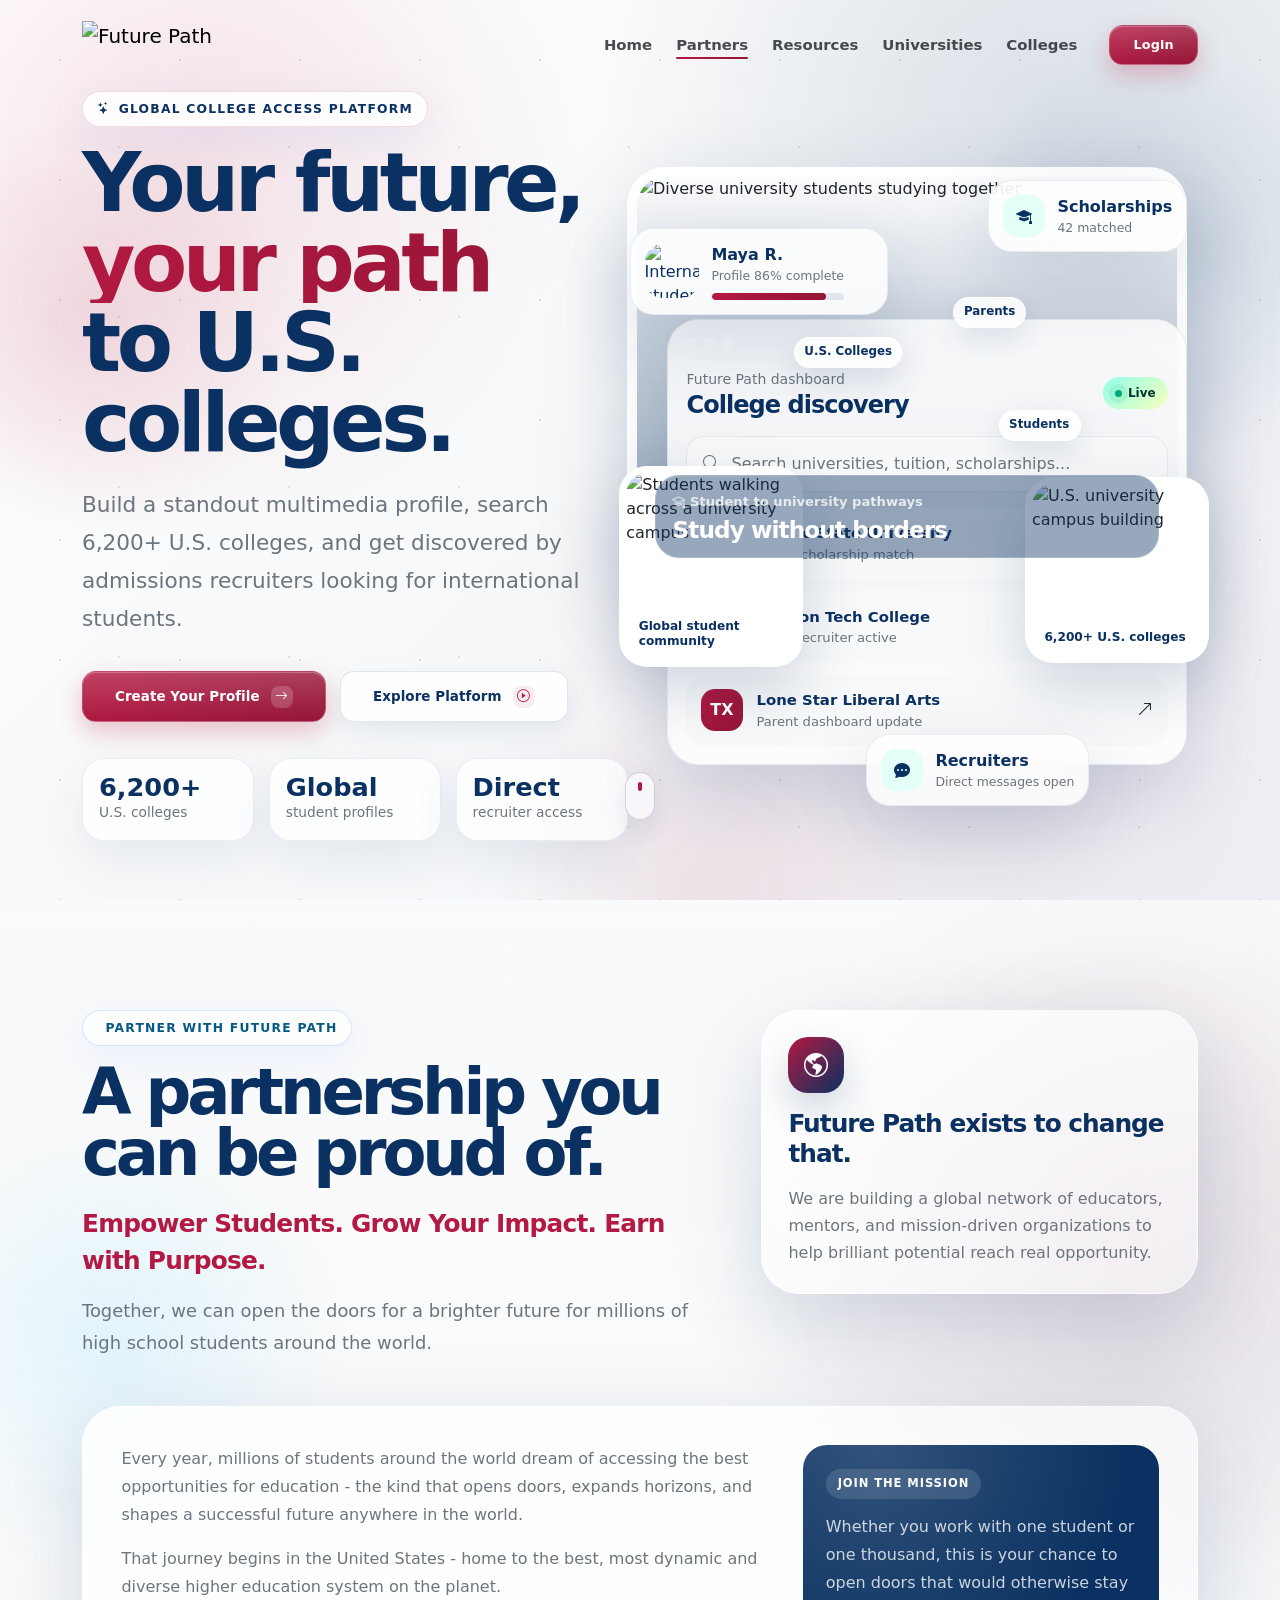
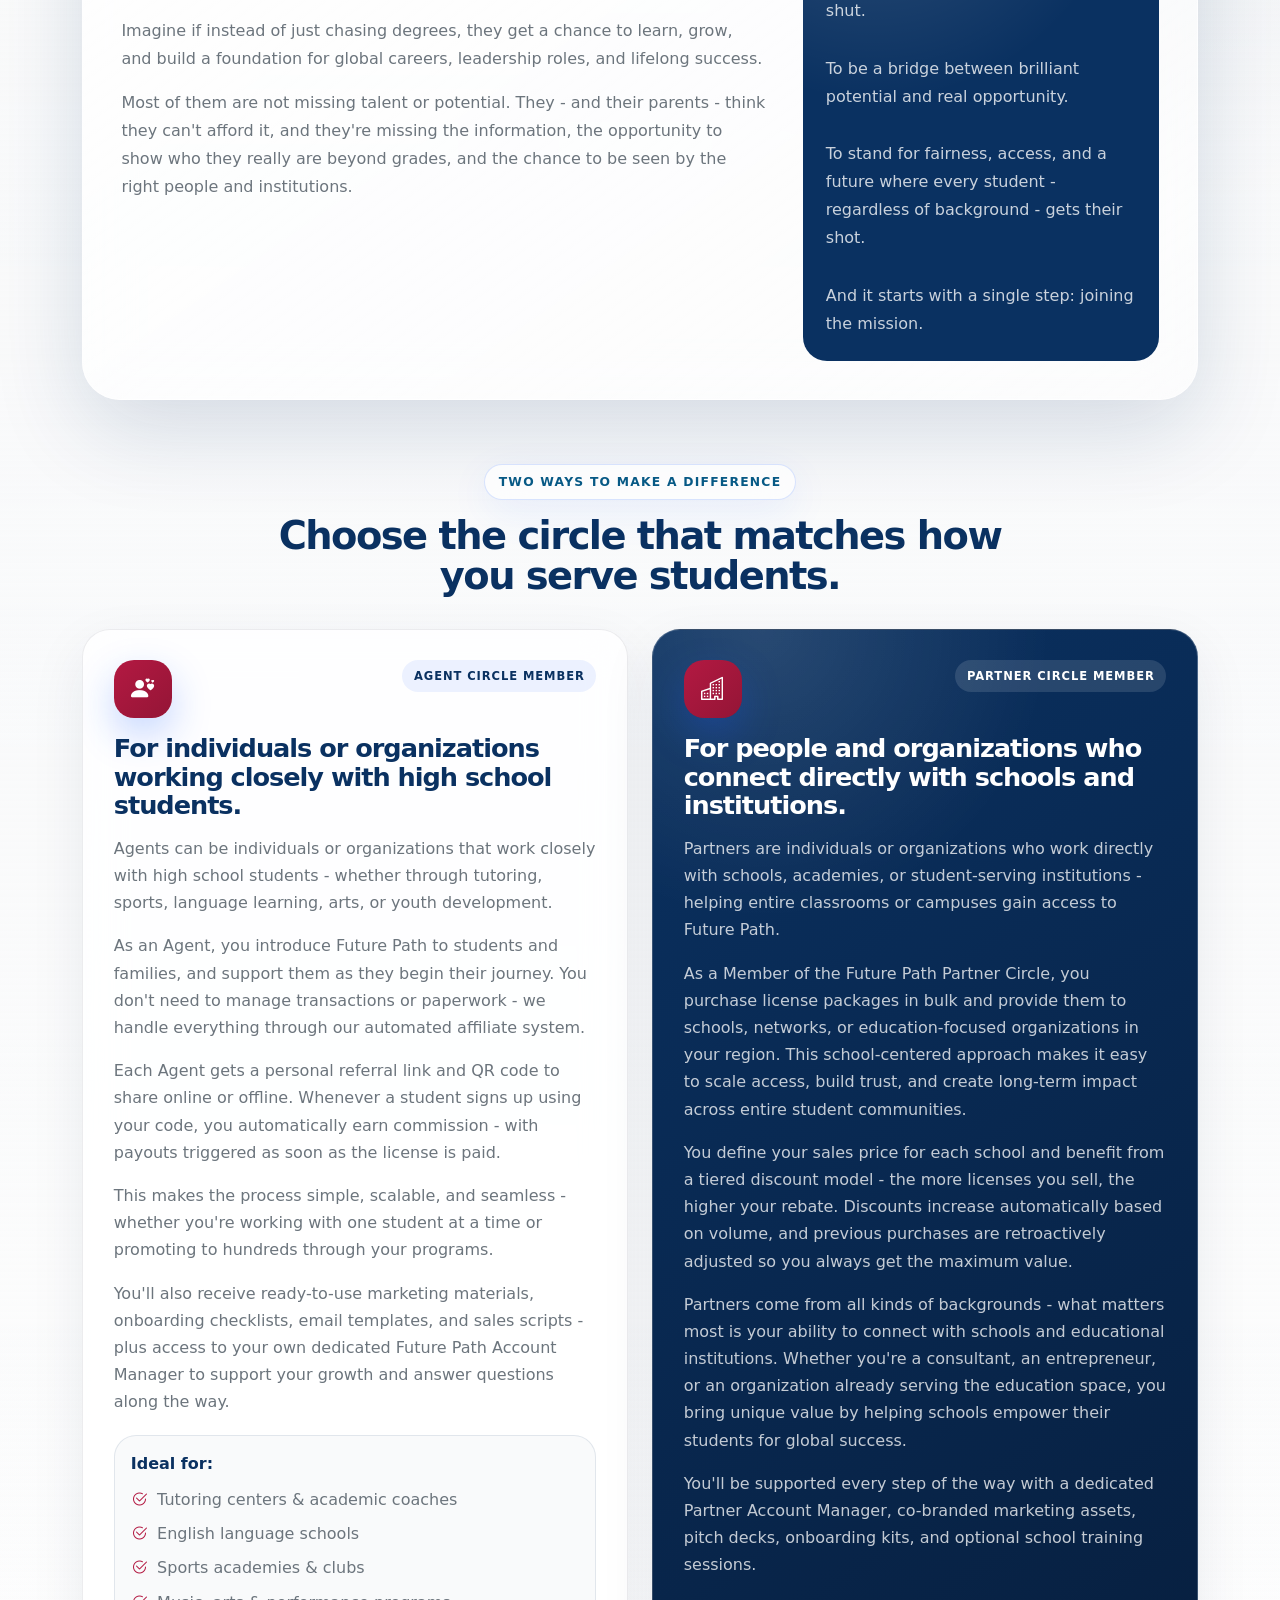
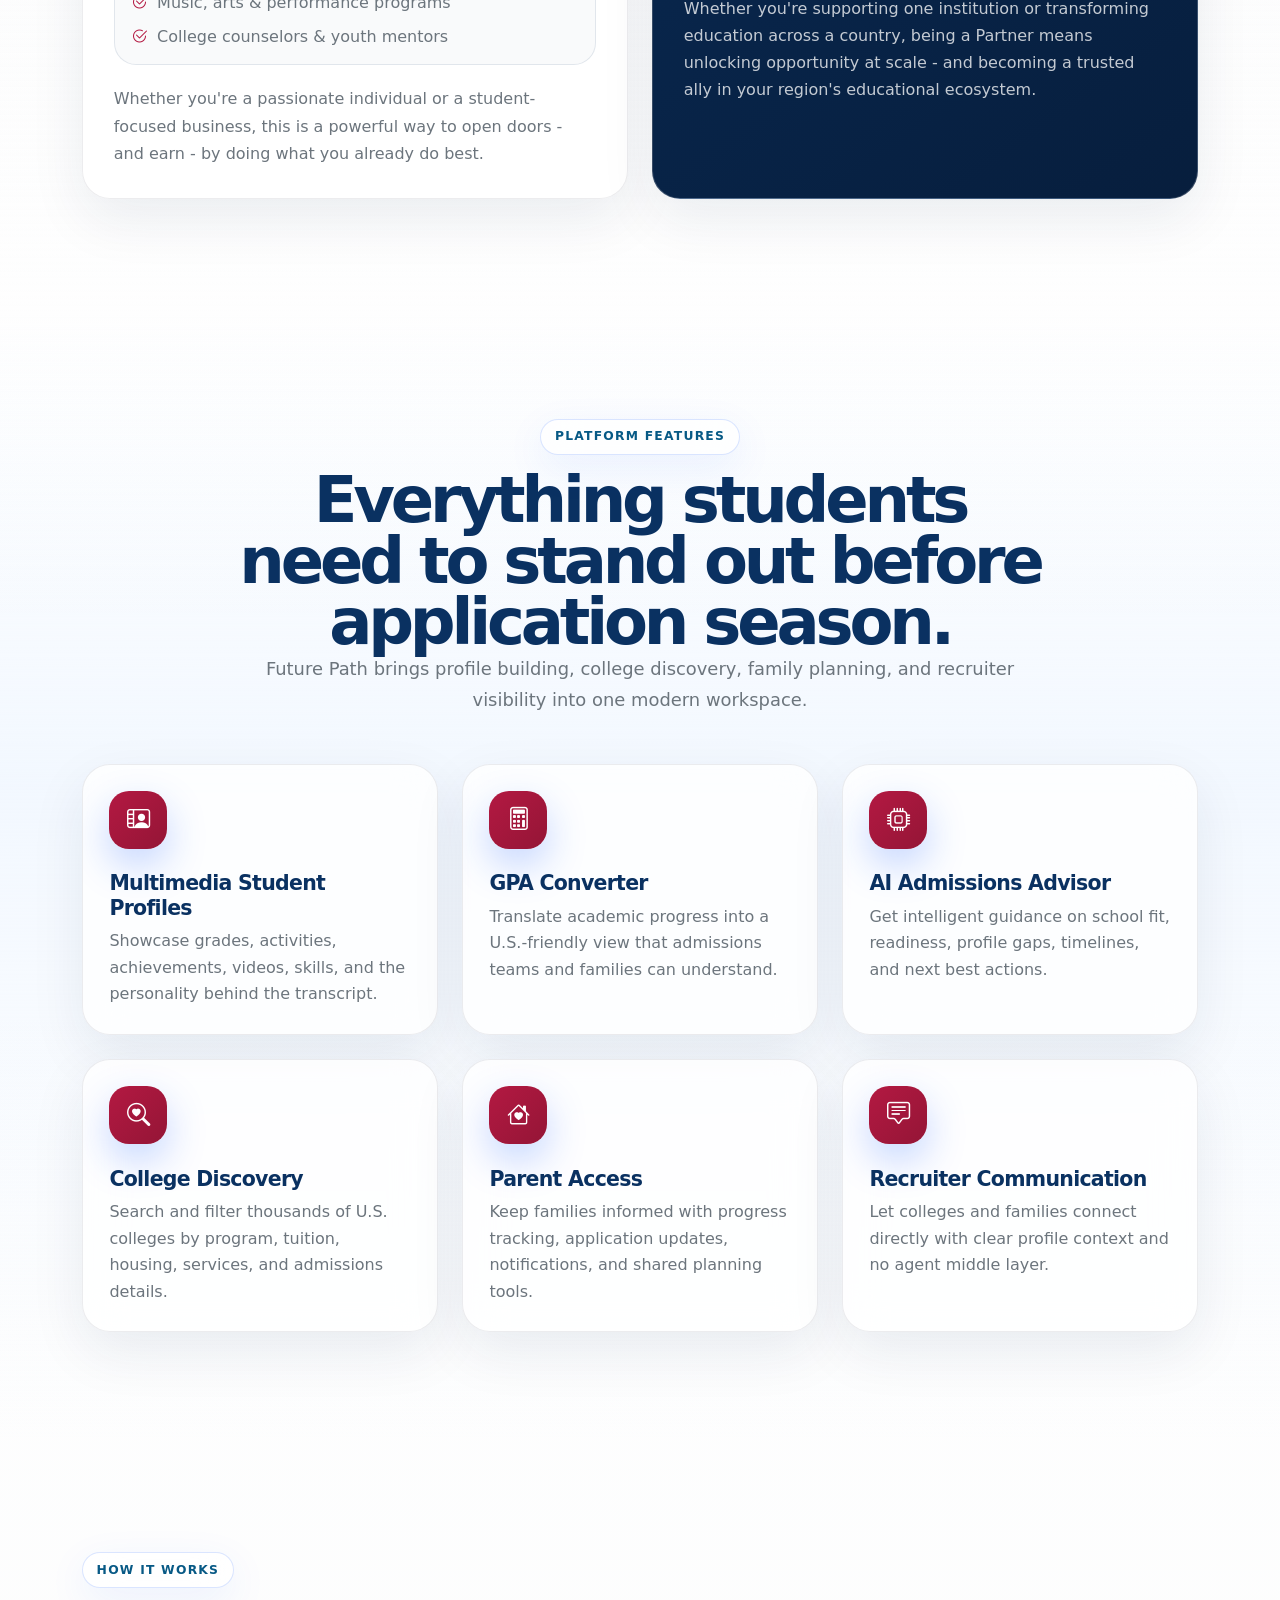
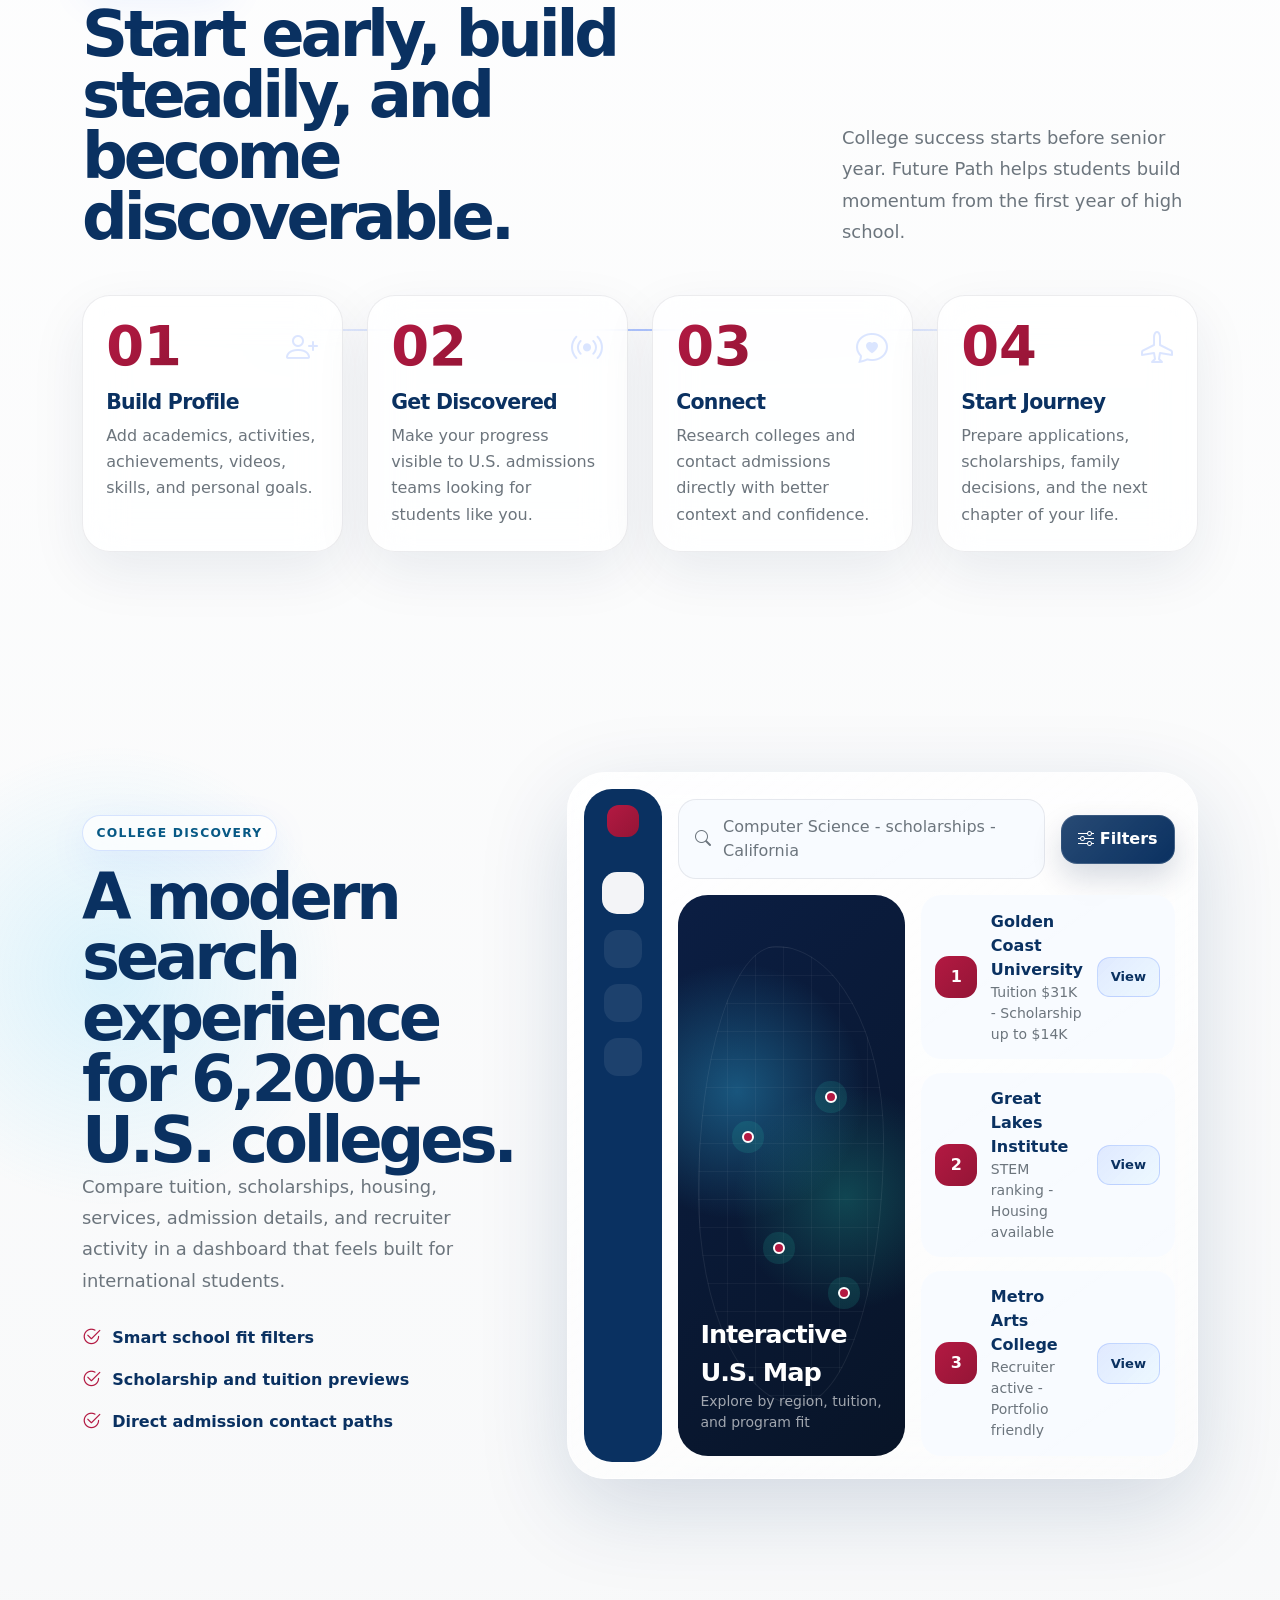
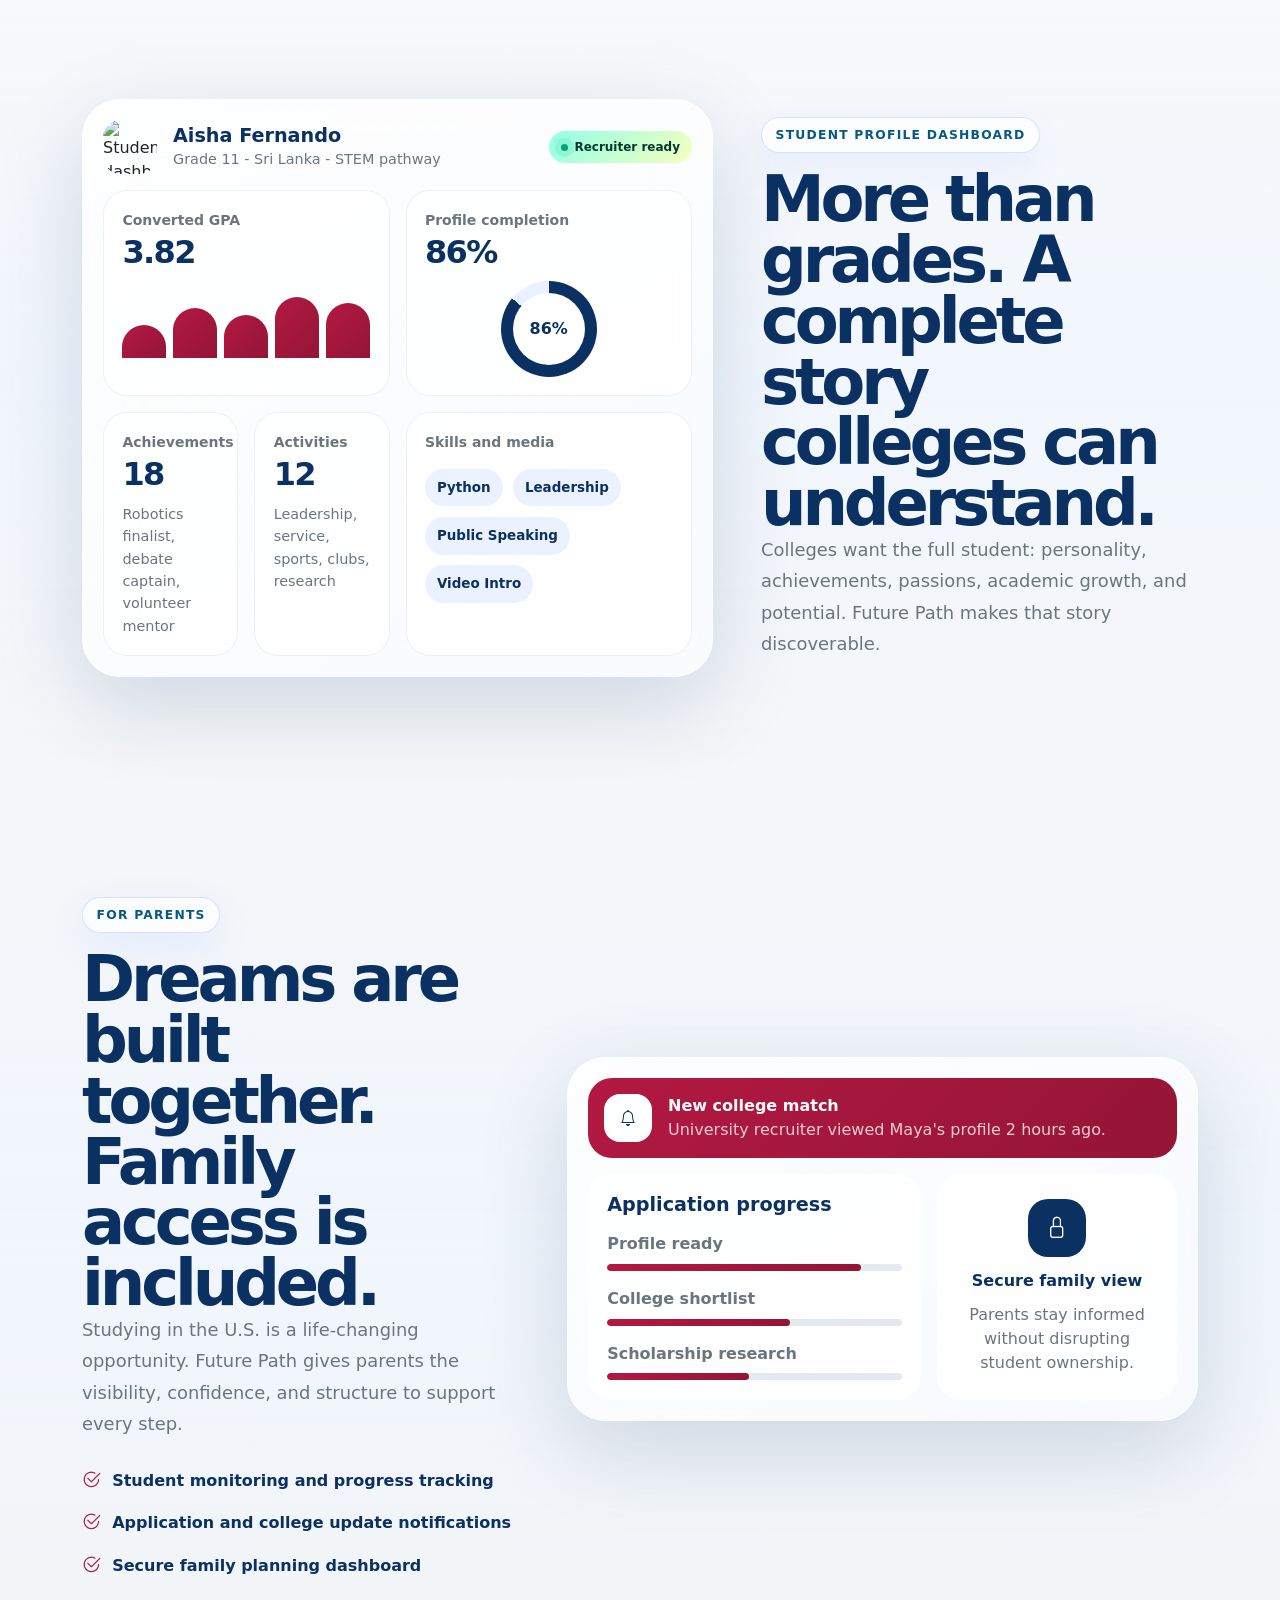
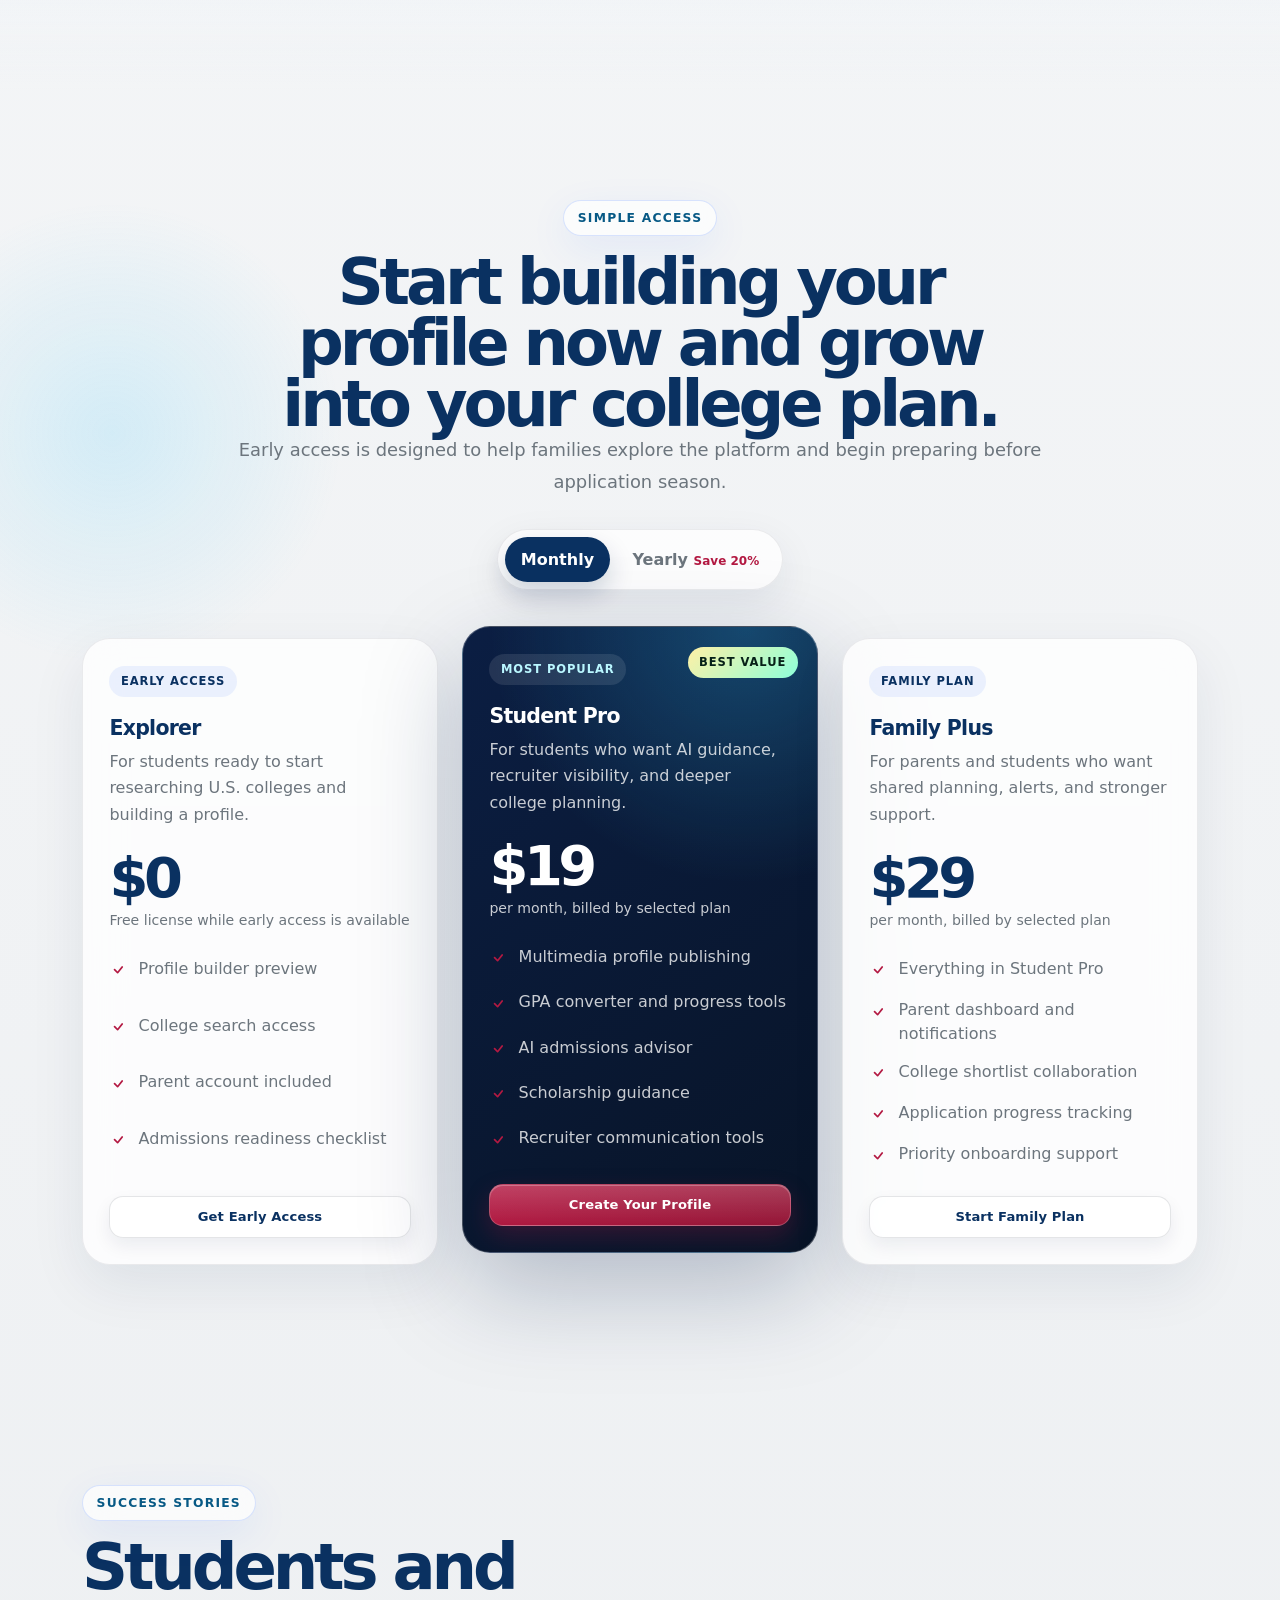
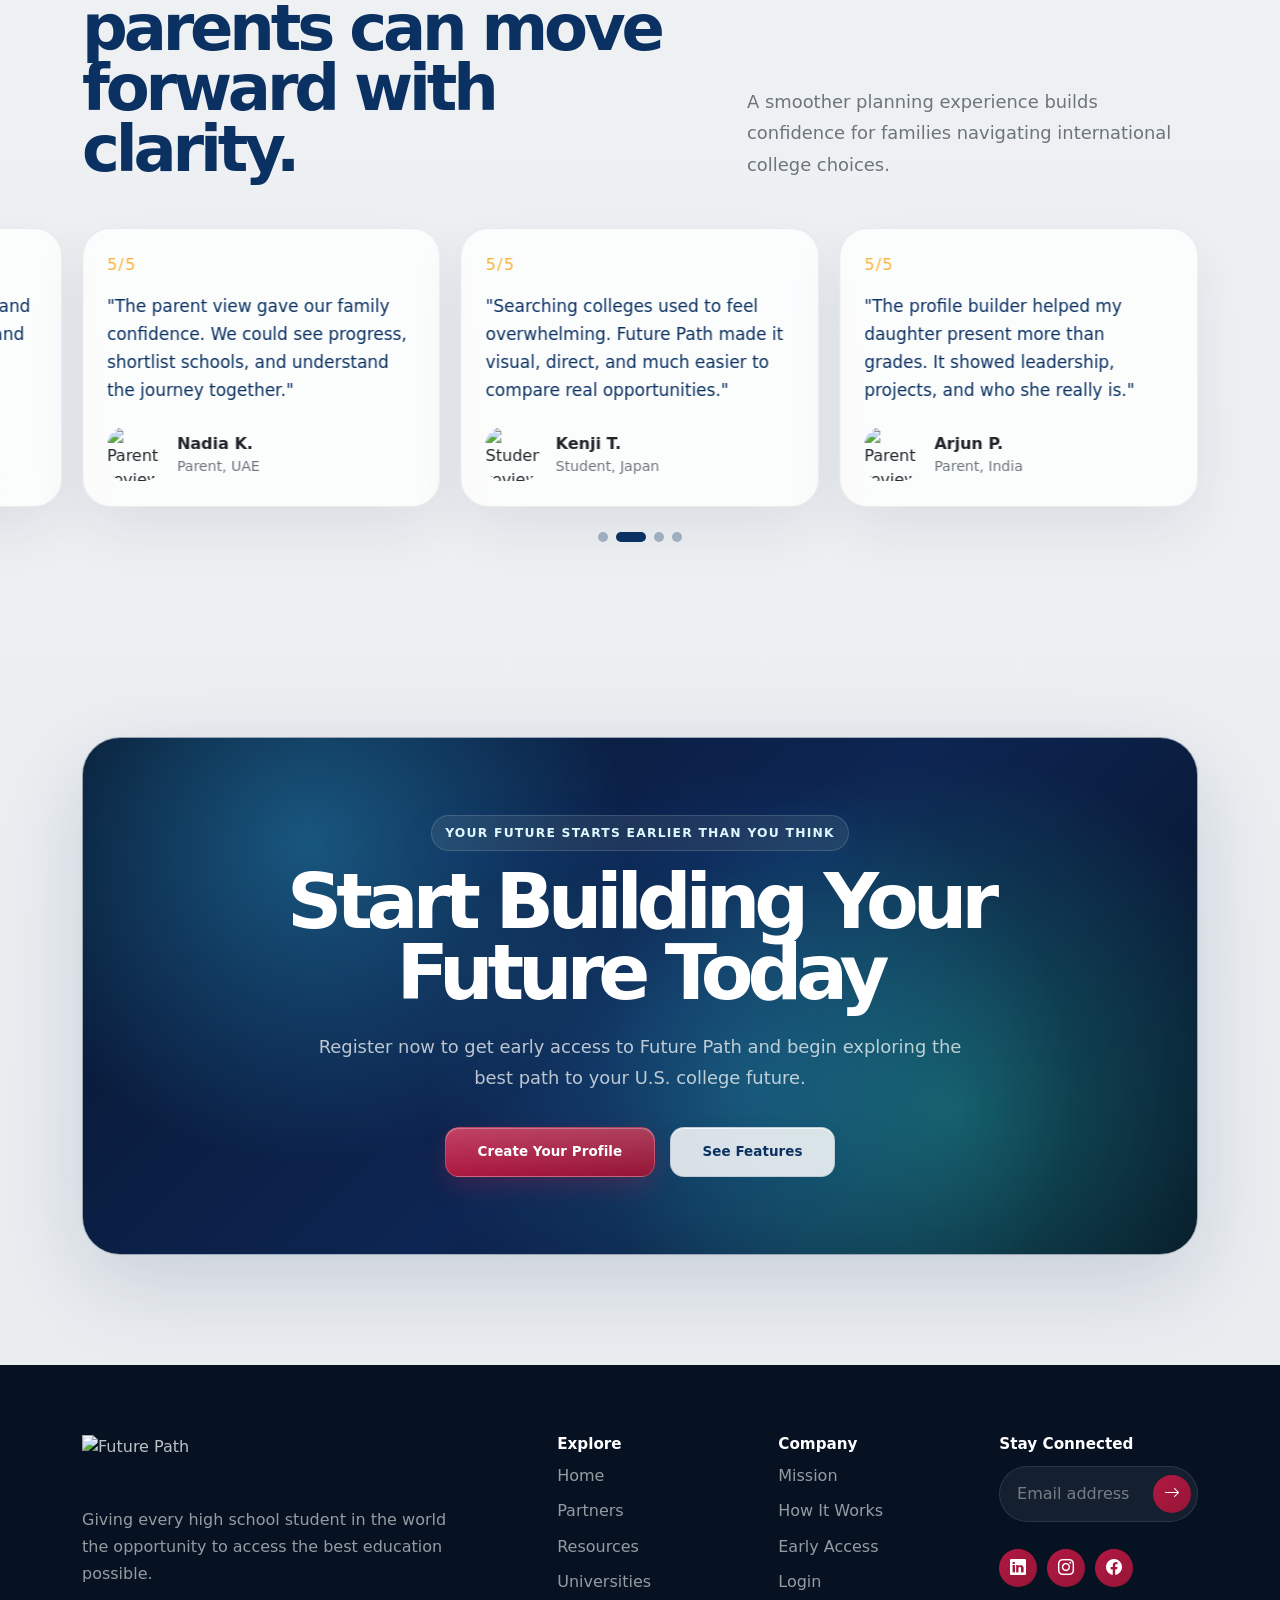
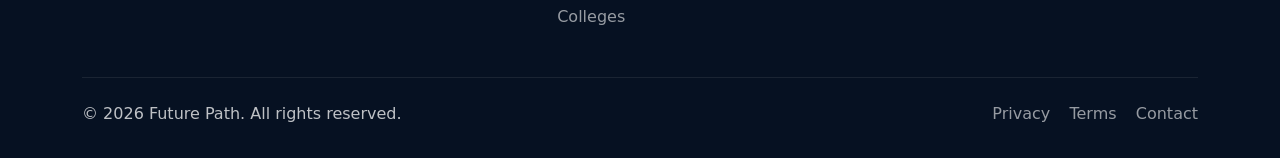
==== index.html @ 93740e4b "first commit first commit" ====
<!doctype html>
<html lang="en">
  <head>
    <meta charset="utf-8">
    <meta name="viewport" content="width=device-width, initial-scale=1">
    <meta
      name="description"
      content="Future Path helps international high school students build standout profiles, discover 6,200+ U.S. colleges, and connect directly with admissions recruiters."
    >
    <title>Future Path | Your Future, Your Path</title>

    <link rel="preconnect" href="https://cdn.jsdelivr.net">
    <link rel="preconnect" href="https://unpkg.com">
    <link
      href="https://cdn.jsdelivr.net/npm/bootstrap@5.3.3/dist/css/bootstrap.min.css"
      rel="stylesheet"
      integrity="sha384-QWTKZyjpPEjISv5WaRU9Oer+R0CEaRZ9SAzqREqN7E1MxLvmwPpT2cyVnf0O8sDG"
      crossorigin="anonymous"
    >
    <link
      rel="stylesheet"
      href="https://cdn.jsdelivr.net/npm/bootstrap-icons@1.11.3/font/bootstrap-icons.min.css"
    >
    <link rel="stylesheet" href="https://unpkg.com/aos@2.3.1/dist/aos.css">
    <link rel="stylesheet" href="https://cdn.jsdelivr.net/npm/swiper@11/swiper-bundle.min.css">
    <link rel="stylesheet" href="style.css">
  </head>
  <body>
    <div class="page-noise" aria-hidden="true"></div>
    <div class="cursor-glow" aria-hidden="true"></div>

    <nav class="navbar navbar-expand-lg fixed-top fp-navbar" aria-label="Primary navigation">
      <div class="container">
        <a class="navbar-brand brand-mark" href="#home" aria-label="Future Path home">
          <img
            class="brand-logo"
            src="https://myfuturepath.us/web/image/website/1/logo/My%20Website?unique=0751440"
            alt="Future Path"
          >
        </a>

        <button
          class="navbar-toggler border-0"
          type="button"
          data-bs-toggle="collapse"
          data-bs-target="#mainNavbar"
          aria-controls="mainNavbar"
          aria-expanded="false"
          aria-label="Toggle navigation"
        >
          <span class="hamburger-lines">
            <span></span>
            <span></span>
            <span></span>
          </span>
        </button>

        <div class="collapse navbar-collapse" id="mainNavbar">
          <ul class="navbar-nav ms-auto align-items-lg-center gap-lg-2">
            <li class="nav-item"><a class="nav-link active" href="#home">Home</a></li>
            <li class="nav-item"><a class="nav-link" href="#partners">Partners</a></li>
            <li class="nav-item"><a class="nav-link" href="resources.html">Resources</a></li>
            <li class="nav-item"><a class="nav-link" href="universities.html">Universities</a></li>
            <li class="nav-item"><a class="nav-link" href="https://myfuturepath.us/web/login">Colleges</a></li>
          </ul>
          <div class="nav-actions ms-lg-4">
            <a class="btn btn-primary-gradient" href="https://myfuturepath.us/web/login">Login</a>
          </div>
        </div>
      </div>
    </nav>

    <main id="home">
      <section class="hero-section section-shell overflow-hidden">
        <div class="hero-bg" aria-hidden="true">
          <span class="hero-orb hero-orb-one"></span>
          <span class="hero-orb hero-orb-two"></span>
          <span class="hero-orb hero-orb-three"></span>
          <span class="particle-field"></span>
        </div>

        <div class="container position-relative">
          <div class="row align-items-center min-vh-100 gy-5">
            <div class="col-lg-6">
              <div class="hero-copy" data-aos="fade-up">
                <span class="eyebrow">
                  <i class="bi bi-stars"></i>
                  Global college access platform
                </span>
                <h1 class="display-heading">
                  Your future,
                  <span>your path</span>
                  to U.S. colleges.
                </h1>
                <p class="hero-subtitle">
                  Build a standout multimedia profile, search 6,200+ U.S. colleges, and get discovered by admissions recruiters looking for international students.
                </p>

                <div class="hero-actions">
                  <a class="btn btn-primary-gradient btn-lg" href="#pricing">
                    Create Your Profile
                    <i class="bi bi-arrow-right"></i>
                  </a>
                  <a class="btn btn-glass btn-lg" href="#platform">
                    Explore Platform
                    <i class="bi bi-play-circle"></i>
                  </a>
                </div>

                <div class="hero-metrics">
                  <div>
                    <strong><span class="counter" data-target="6200">0</span>+</strong>
                    <span>U.S. colleges</span>
                  </div>
                  <div>
                    <strong>Global</strong>
                    <span>student profiles</span>
                  </div>
                  <div>
                    <strong>Direct</strong>
                    <span>recruiter access</span>
                  </div>
                </div>
              </div>
            </div>

            <div class="col-lg-6">
              <div class="hero-visual parallax-scene" data-aos="zoom-in" data-aos-delay="150">
                <div class="world-ring campus-image-card layer" data-depth="0.08">
                  <img
                    src="https://images.unsplash.com/photo-1522202176988-66273c2fd55f?auto=format&fit=crop&w=900&q=85"
                    alt="Diverse university students studying together"
                  >
                  <div class="campus-card-overlay">
                    <span><i class="bi bi-mortarboard"></i> Student to university pathways</span>
                    <strong>Study without borders</strong>
                  </div>
                  <span class="pin pin-us">U.S. Colleges</span>
                  <span class="pin pin-eu">Parents</span>
                  <span class="pin pin-asia">Students</span>
                </div>

                <div class="dashboard-card main-dashboard layer" data-depth="0.03">
                  <div class="mock-window-bar">
                    <span></span>
                    <span></span>
                    <span></span>
                  </div>
                  <div class="dashboard-header">
                    <div>
                      <small>Future Path dashboard</small>
                      <h3>College discovery</h3>
                    </div>
                    <span class="status-pill">Live</span>
                  </div>
                  <div class="search-shell">
                    <i class="bi bi-search"></i>
                    <span>Search universities, tuition, scholarships...</span>
                  </div>
                  <div class="college-mini-list">
                    <article>
                      <div class="college-badge">CA</div>
                      <div>
                        <strong>Pacific State University</strong>
                        <span>$18K scholarship match</span>
                      </div>
                      <i class="bi bi-arrow-up-right"></i>
                    </article>
                    <article>
                      <div class="college-badge">NY</div>
                      <div>
                        <strong>Hudson Tech College</strong>
                        <span>STEM recruiter active</span>
                      </div>
                      <i class="bi bi-arrow-up-right"></i>
                    </article>
                    <article>
                      <div class="college-badge">TX</div>
                      <div>
                        <strong>Lone Star Liberal Arts</strong>
                        <span>Parent dashboard update</span>
                      </div>
                      <i class="bi bi-arrow-up-right"></i>
                    </article>
                  </div>
                </div>

                <div class="floating-card profile-card layer" data-depth="0.12">
                  <img src="https://images.unsplash.com/photo-1523240795612-9a054b0db644?auto=format&fit=crop&w=160&q=85" alt="International students studying together">
                  <div>
                    <strong>Maya R.</strong>
                    <span>Profile 86% complete</span>
                    <div class="mini-progress"><span style="width: 86%"></span></div>
                  </div>
                </div>

                <div class="floating-photo-card students-photo layer" data-depth="0.18">
                  <img
                    src="https://images.unsplash.com/photo-1523580846011-d3a5bc25702b?auto=format&fit=crop&w=420&q=85"
                    alt="Students walking across a university campus"
                  >
                  <span>Global student community</span>
                </div>

                <div class="floating-photo-card university-photo layer" data-depth="0.2">
                  <img
                    src="https://images.unsplash.com/photo-1562774053-701939374585?auto=format&fit=crop&w=420&q=85"
                    alt="U.S. university campus building"
                  >
                  <span>6,200+ U.S. colleges</span>
                </div>

                <div class="floating-card stat-card scholarships layer" data-depth="0.16">
                  <i class="bi bi-mortarboard-fill"></i>
                  <div>
                    <strong>Scholarships</strong>
                    <span>42 matched</span>
                  </div>
                </div>

                <div class="floating-card stat-card recruiters layer" data-depth="0.2">
                  <i class="bi bi-chat-dots-fill"></i>
                  <div>
                    <strong>Recruiters</strong>
                    <span>Direct messages open</span>
                  </div>
                </div>
              </div>
            </div>
          </div>

          <a class="scroll-indicator" href="#partners" aria-label="Scroll to partners section">
            <span></span>
          </a>
        </div>
      </section>

      <section id="partners" class="partners-section section-padding">
        <div class="container">
          <div class="row align-items-start g-5 mb-5">
            <div class="col-lg-7" data-aos="fade-up">
              <span class="eyebrow">
                <i class="bi bi-handshake"></i>
                Partner with Future Path
              </span>
              <h2 class="section-title">A partnership you can be proud of.</h2>
              <p class="partner-kicker">Empower Students. Grow Your Impact. Earn with Purpose.</p>
              <p class="section-lead">
                Together, we can open the doors for a brighter future for millions of high school students around the world.
              </p>
            </div>
            <div class="col-lg-5" data-aos="fade-up" data-aos-delay="100">
              <div class="partner-mission-card glass-panel">
                <i class="bi bi-globe-americas"></i>
              <h3>Future Path exists to change that.</h3>
                <p>
                  We are building a global network of educators, mentors, and mission-driven organizations to help brilliant potential reach real opportunity.
                </p>
              </div>
            </div>
          </div>

          <div class="partner-story glass-panel" data-aos="fade-up">
            <div>
              <p>
                Every year, millions of students around the world dream of accessing the best opportunities for education - the kind that opens doors, expands horizons, and shapes a successful future anywhere in the world.
              </p>
              <p>
                That journey begins in the United States - home to the best, most dynamic and diverse higher education system on the planet.
              </p>
              <p>
                Imagine if instead of just chasing degrees, they get a chance to learn, grow, and build a foundation for global careers, leadership roles, and lifelong success.
              </p>
              <p>
                Most of them are not missing talent or potential. They - and their parents - think they can't afford it, and they're missing the information, the opportunity to show who they really are beyond grades, and the chance to be seen by the right people and institutions.
              </p>
            </div>
            <div class="partner-story-highlight">
              <span>Join the mission</span>
              <p>
                Whether you work with one student or one thousand, this is your chance to open doors that would otherwise stay shut.
              </p>
              <p>
                To be a bridge between brilliant potential and real opportunity.
              </p>
              <p>
                To stand for fairness, access, and a future where every student - regardless of background - gets their shot.
              </p>
              <p>
                And it starts with a single step: joining the mission.
              </p>
            </div>
          </div>

          <div class="partner-options-header text-center mx-auto" data-aos="fade-up">
            <span class="eyebrow">Two ways to make a difference</span>
            <h3>Choose the circle that matches how you serve students.</h3>
          </div>

          <div class="row g-4 partner-pathways">
            <div class="col-lg-6" data-aos="fade-up">
              <article class="partner-card tilt-card">
                <div class="partner-card-top">
                  <div class="icon-bubble"><i class="bi bi-person-hearts"></i></div>
                  <span class="plan-label">Agent Circle Member</span>
                </div>
                <h3>For individuals or organizations working closely with high school students.</h3>
                <p>
                  Agents can be individuals or organizations that work closely with high school students - whether through tutoring, sports, language learning, arts, or youth development.
                </p>
                <p>
                  As an Agent, you introduce Future Path to students and families, and support them as they begin their journey. You don't need to manage transactions or paperwork - we handle everything through our automated affiliate system.
                </p>
                <p>
                  Each Agent gets a personal referral link and QR code to share online or offline. Whenever a student signs up using your code, you automatically earn commission - with payouts triggered as soon as the license is paid.
                </p>
                <p>
                  This makes the process simple, scalable, and seamless - whether you're working with one student at a time or promoting to hundreds through your programs.
                </p>
                <p>
                  You'll also receive ready-to-use marketing materials, onboarding checklists, email templates, and sales scripts - plus access to your own dedicated Future Path Account Manager to support your growth and answer questions along the way.
                </p>
                <div class="partner-ideal-list">
                  <strong>Ideal for:</strong>
                  <span><i class="bi bi-check2-circle"></i> Tutoring centers &amp; academic coaches</span>
                  <span><i class="bi bi-check2-circle"></i> English language schools</span>
                  <span><i class="bi bi-check2-circle"></i> Sports academies &amp; clubs</span>
                  <span><i class="bi bi-check2-circle"></i> Music, arts &amp; performance programs</span>
                  <span><i class="bi bi-check2-circle"></i> College counselors &amp; youth mentors</span>
                </div>
                <p>
                  Whether you're a passionate individual or a student-focused business, this is a powerful way to open doors - and earn - by doing what you already do best.
                </p>
              </article>
            </div>

            <div class="col-lg-6" data-aos="fade-up" data-aos-delay="120">
              <article class="partner-card partner-card-featured tilt-card">
                <div class="partner-card-top">
                  <div class="icon-bubble"><i class="bi bi-buildings"></i></div>
                  <span class="plan-label">Partner Circle Member</span>
                </div>
                <h3>For people and organizations who connect directly with schools and institutions.</h3>
                <p>
                  Partners are individuals or organizations who work directly with schools, academies, or student-serving institutions - helping entire classrooms or campuses gain access to Future Path.
                </p>
                <p>
                  As a Member of the Future Path Partner Circle, you purchase license packages in bulk and provide them to schools, networks, or education-focused organizations in your region. This school-centered approach makes it easy to scale access, build trust, and create long-term impact across entire student communities.
                </p>
                <p>
                  You define your sales price for each school and benefit from a tiered discount model - the more licenses you sell, the higher your rebate. Discounts increase automatically based on volume, and previous purchases are retroactively adjusted so you always get the maximum value.
                </p>
                <p>
                  Partners come from all kinds of backgrounds - what matters most is your ability to connect with schools and educational institutions. Whether you're a consultant, an entrepreneur, or an organization already serving the education space, you bring unique value by helping schools empower their students for global success.
                </p>
                <p>
                  You'll be supported every step of the way with a dedicated Partner Account Manager, co-branded marketing assets, pitch decks, onboarding kits, and optional school training sessions.
                </p>
                <p>
                  Whether you're supporting one institution or transforming education across a country, being a Partner means unlocking opportunity at scale - and becoming a trusted ally in your region's educational ecosystem.
                </p>
              </article>
            </div>
          </div>
        </div>
      </section>

      <section id="platform-features" class="features-section section-padding">
        <div class="container">
          <div class="text-center section-heading mx-auto" data-aos="fade-up">
            <span class="eyebrow">Platform features</span>
            <h2 class="section-title">Everything students need to stand out before application season.</h2>
            <p class="section-lead">
              Future Path brings profile building, college discovery, family planning, and recruiter visibility into one modern workspace.
            </p>
          </div>

          <div class="row g-4 mt-4">
            <div class="col-md-6 col-xl-4" data-aos="fade-up">
              <article class="feature-card tilt-card">
                <div class="icon-bubble"><i class="bi bi-person-video2"></i></div>
                <h3>Multimedia Student Profiles</h3>
                <p>Showcase grades, activities, achievements, videos, skills, and the personality behind the transcript.</p>
              </article>
            </div>
            <div class="col-md-6 col-xl-4" data-aos="fade-up" data-aos-delay="80">
              <article class="feature-card tilt-card">
                <div class="icon-bubble"><i class="bi bi-calculator"></i></div>
                <h3>GPA Converter</h3>
                <p>Translate academic progress into a U.S.-friendly view that admissions teams and families can understand.</p>
              </article>
            </div>
            <div class="col-md-6 col-xl-4" data-aos="fade-up" data-aos-delay="160">
              <article class="feature-card tilt-card">
                <div class="icon-bubble"><i class="bi bi-cpu"></i></div>
                <h3>AI Admissions Advisor</h3>
                <p>Get intelligent guidance on school fit, readiness, profile gaps, timelines, and next best actions.</p>
              </article>
            </div>
            <div class="col-md-6 col-xl-4" data-aos="fade-up">
              <article class="feature-card tilt-card">
                <div class="icon-bubble"><i class="bi bi-search-heart"></i></div>
                <h3>College Discovery</h3>
                <p>Search and filter thousands of U.S. colleges by program, tuition, housing, services, and admissions details.</p>
              </article>
            </div>
            <div class="col-md-6 col-xl-4" data-aos="fade-up" data-aos-delay="80">
              <article class="feature-card tilt-card">
                <div class="icon-bubble"><i class="bi bi-house-heart"></i></div>
                <h3>Parent Access</h3>
                <p>Keep families informed with progress tracking, application updates, notifications, and shared planning tools.</p>
              </article>
            </div>
            <div class="col-md-6 col-xl-4" data-aos="fade-up" data-aos-delay="160">
              <article class="feature-card tilt-card">
                <div class="icon-bubble"><i class="bi bi-chat-square-text"></i></div>
                <h3>Recruiter Communication</h3>
                <p>Let colleges and families connect directly with clear profile context and no agent middle layer.</p>
              </article>
            </div>
          </div>
        </div>
      </section>

      <section id="how-it-works" class="timeline-section section-padding">
        <div class="container">
          <div class="row justify-content-between align-items-end g-4 mb-5">
            <div class="col-lg-7" data-aos="fade-up">
              <span class="eyebrow">How it works</span>
              <h2 class="section-title">Start early, build steadily, and become discoverable.</h2>
            </div>
            <div class="col-lg-4" data-aos="fade-up" data-aos-delay="100">
              <p class="section-lead">
                College success starts before senior year. Future Path helps students build momentum from the first year of high school.
              </p>
            </div>
          </div>

          <div class="timeline-wrap">
            <div class="timeline-line" aria-hidden="true"></div>
            <div class="row g-4">
              <div class="col-lg-3" data-aos="fade-up">
                <div class="timeline-card">
                  <span class="step-number">01</span>
                  <i class="bi bi-person-plus"></i>
                  <h3>Build Profile</h3>
                  <p>Add academics, activities, achievements, videos, skills, and personal goals.</p>
                </div>
              </div>
              <div class="col-lg-3" data-aos="fade-up" data-aos-delay="100">
                <div class="timeline-card">
                  <span class="step-number">02</span>
                  <i class="bi bi-broadcast"></i>
                  <h3>Get Discovered</h3>
                  <p>Make your progress visible to U.S. admissions teams looking for students like you.</p>
                </div>
              </div>
              <div class="col-lg-3" data-aos="fade-up" data-aos-delay="200">
                <div class="timeline-card">
                  <span class="step-number">03</span>
                  <i class="bi bi-chat-heart"></i>
                  <h3>Connect</h3>
                  <p>Research colleges and contact admissions directly with better context and confidence.</p>
                </div>
              </div>
              <div class="col-lg-3" data-aos="fade-up" data-aos-delay="300">
                <div class="timeline-card">
                  <span class="step-number">04</span>
                  <i class="bi bi-airplane"></i>
                  <h3>Start Journey</h3>
                  <p>Prepare applications, scholarships, family decisions, and the next chapter of your life.</p>
                </div>
              </div>
            </div>
          </div>
        </div>
      </section>

      <section id="platform" class="showcase-section section-padding">
        <div class="container">
          <div class="row align-items-center g-5">
            <div class="col-lg-5" data-aos="fade-right">
              <span class="eyebrow">College discovery</span>
              <h2 class="section-title">A modern search experience for 6,200+ U.S. colleges.</h2>
              <p class="section-lead">
                Compare tuition, scholarships, housing, services, admission details, and recruiter activity in a dashboard that feels built for international students.
              </p>
              <div class="check-list">
                <span><i class="bi bi-check2-circle"></i> Smart school fit filters</span>
                <span><i class="bi bi-check2-circle"></i> Scholarship and tuition previews</span>
                <span><i class="bi bi-check2-circle"></i> Direct admission contact paths</span>
              </div>
            </div>

            <div class="col-lg-7" data-aos="fade-left">
              <div class="platform-preview glass-panel">
                <div class="preview-sidebar">
                  <div class="sidebar-logo"></div>
                  <span class="active"></span>
                  <span></span>
                  <span></span>
                  <span></span>
                </div>
                <div class="preview-main">
                  <div class="preview-top">
                    <div class="search-shell">
                      <i class="bi bi-search"></i>
                      <span>Computer Science - scholarships - California</span>
                    </div>
                    <button class="filter-button"><i class="bi bi-sliders"></i> Filters</button>
                  </div>
                  <div class="map-and-cards">
                    <div class="us-map-card">
                      <div class="map-grid"></div>
                      <span class="map-dot dot-1"></span>
                      <span class="map-dot dot-2"></span>
                      <span class="map-dot dot-3"></span>
                      <span class="map-dot dot-4"></span>
                      <strong>Interactive U.S. Map</strong>
                      <small>Explore by region, tuition, and program fit</small>
                    </div>
                    <div class="college-results">
                      <article>
                        <span class="college-badge">1</span>
                        <div>
                          <strong>Golden Coast University</strong>
                          <small>Tuition $31K - Scholarship up to $14K</small>
                        </div>
                        <button>View</button>
                      </article>
                      <article>
                        <span class="college-badge">2</span>
                        <div>
                          <strong>Great Lakes Institute</strong>
                          <small>STEM ranking - Housing available</small>
                        </div>
                        <button>View</button>
                      </article>
                      <article>
                        <span class="college-badge">3</span>
                        <div>
                          <strong>Metro Arts College</strong>
                          <small>Recruiter active - Portfolio friendly</small>
                        </div>
                        <button>View</button>
                      </article>
                    </div>
                  </div>
                </div>
              </div>
            </div>
          </div>
        </div>
      </section>

      <section class="profile-dashboard-section section-padding">
        <div class="container">
          <div class="row align-items-center g-5">
            <div class="col-lg-7 order-lg-1 order-2" data-aos="fade-right">
              <div class="student-dashboard glass-panel">
                <div class="dashboard-top">
                  <div class="student-avatar">
                    <img src="https://images.unsplash.com/photo-1508214751196-bcfd4ca60f91?auto=format&fit=crop&w=160&q=80" alt="Student dashboard avatar">
                    <div>
                      <h3>Aisha Fernando</h3>
                      <span>Grade 11 - Sri Lanka - STEM pathway</span>
                    </div>
                  </div>
                  <span class="status-pill">Recruiter ready</span>
                </div>

                <div class="dashboard-grid">
                  <div class="dash-widget gpa-widget">
                    <small>Converted GPA</small>
                    <strong>3.82</strong>
                    <div class="mini-chart">
                      <span style="height: 45%"></span>
                      <span style="height: 68%"></span>
                      <span style="height: 58%"></span>
                      <span style="height: 82%"></span>
                      <span style="height: 74%"></span>
                    </div>
                  </div>
                  <div class="dash-widget progress-widget">
                    <small>Profile completion</small>
                    <strong>86%</strong>
                    <div class="circle-progress" style="--progress: 86">
                      <span>86%</span>
                    </div>
                  </div>
                  <div class="dash-widget">
                    <small>Achievements</small>
                    <strong>18</strong>
                    <p>Robotics finalist, debate captain, volunteer mentor</p>
                  </div>
                  <div class="dash-widget">
                    <small>Activities</small>
                    <strong>12</strong>
                    <p>Leadership, service, sports, clubs, research</p>
                  </div>
                  <div class="dash-widget wide-widget">
                    <small>Skills and media</small>
                    <div class="skill-tags">
                      <span>Python</span>
                      <span>Leadership</span>
                      <span>Public Speaking</span>
                      <span>Video Intro</span>
                    </div>
                  </div>
                </div>
              </div>
            </div>

            <div class="col-lg-5 order-lg-2 order-1" data-aos="fade-left">
              <span class="eyebrow">Student profile dashboard</span>
              <h2 class="section-title">More than grades. A complete story colleges can understand.</h2>
              <p class="section-lead">
                Colleges want the full student: personality, achievements, passions, academic growth, and potential. Future Path makes that story discoverable.
              </p>
            </div>
          </div>
        </div>
      </section>

      <section id="parents" class="parents-section section-padding">
        <div class="container">
          <div class="row align-items-center g-5">
            <div class="col-lg-5" data-aos="fade-right">
              <span class="eyebrow">For parents</span>
              <h2 class="section-title">Dreams are built together. Family access is included.</h2>
              <p class="section-lead">
                Studying in the U.S. is a life-changing opportunity. Future Path gives parents the visibility, confidence, and structure to support every step.
              </p>
              <div class="check-list">
                <span><i class="bi bi-check2-circle"></i> Student monitoring and progress tracking</span>
                <span><i class="bi bi-check2-circle"></i> Application and college update notifications</span>
                <span><i class="bi bi-check2-circle"></i> Secure family planning dashboard</span>
              </div>
            </div>
            <div class="col-lg-7" data-aos="fade-left">
              <div class="parent-dashboard glass-panel">
                <div class="parent-alert">
                  <i class="bi bi-bell"></i>
                  <div>
                    <strong>New college match</strong>
                    <span>University recruiter viewed Maya's profile 2 hours ago.</span>
                  </div>
                </div>
                <div class="parent-columns">
                  <div>
                    <h3>Application progress</h3>
                    <div class="application-row">
                      <span>Profile ready</span>
                      <div class="mini-progress"><span style="width: 86%"></span></div>
                    </div>
                    <div class="application-row">
                      <span>College shortlist</span>
                      <div class="mini-progress"><span style="width: 62%"></span></div>
                    </div>
                    <div class="application-row">
                      <span>Scholarship research</span>
                      <div class="mini-progress"><span style="width: 48%"></span></div>
                    </div>
                  </div>
                  <div class="secure-card">
                    <i class="bi bi-lock"></i>
                    <strong>Secure family view</strong>
                    <span>Parents stay informed without disrupting student ownership.</span>
                  </div>
                </div>
              </div>
            </div>
          </div>
        </div>
      </section>

      <section id="pricing" class="pricing-section section-padding">
        <div class="container">
          <div class="text-center section-heading mx-auto" data-aos="fade-up">
            <span class="eyebrow">Simple access</span>
            <h2 class="section-title">Start building your profile now and grow into your college plan.</h2>
            <p class="section-lead">
              Early access is designed to help families explore the platform and begin preparing before application season.
            </p>
            <div class="pricing-toggle" role="group" aria-label="Pricing billing toggle">
              <button class="active" data-billing="monthly">Monthly</button>
              <button data-billing="yearly">Yearly <span>Save 20%</span></button>
            </div>
          </div>

          <div class="row g-4 mt-4 align-items-stretch">
            <div class="col-lg-4" data-aos="fade-up">
              <article class="pricing-card tilt-card">
                <span class="plan-label">Early Access</span>
                <h3>Explorer</h3>
                <p>For students ready to start researching U.S. colleges and building a profile.</p>
                <div class="price" data-monthly="$0" data-yearly="$0">$0</div>
                <span class="billing-note">Free license while early access is available</span>
                <ul>
                  <li><i class="bi bi-check"></i> Profile builder preview</li>
                  <li><i class="bi bi-check"></i> College search access</li>
                  <li><i class="bi bi-check"></i> Parent account included</li>
                  <li><i class="bi bi-check"></i> Admissions readiness checklist</li>
                </ul>
                <a class="btn btn-glass w-100" href="#final-cta">Get Early Access</a>
              </article>
            </div>
            <div class="col-lg-4" data-aos="fade-up" data-aos-delay="120">
              <article class="pricing-card featured tilt-card">
                <span class="best-badge">Best Value</span>
                <span class="plan-label">Most Popular</span>
                <h3>Student Pro</h3>
                <p>For students who want AI guidance, recruiter visibility, and deeper college planning.</p>
                <div class="price" data-monthly="$19" data-yearly="$15">$19</div>
                <span class="billing-note">per month, billed by selected plan</span>
                <ul>
                  <li><i class="bi bi-check"></i> Multimedia profile publishing</li>
                  <li><i class="bi bi-check"></i> GPA converter and progress tools</li>
                  <li><i class="bi bi-check"></i> AI admissions advisor</li>
                  <li><i class="bi bi-check"></i> Scholarship guidance</li>
                  <li><i class="bi bi-check"></i> Recruiter communication tools</li>
                </ul>
                <a class="btn btn-primary-gradient w-100" href="#final-cta">Create Your Profile</a>
              </article>
            </div>
            <div class="col-lg-4" data-aos="fade-up" data-aos-delay="240">
              <article class="pricing-card tilt-card">
                <span class="plan-label">Family Plan</span>
                <h3>Family Plus</h3>
                <p>For parents and students who want shared planning, alerts, and stronger support.</p>
                <div class="price" data-monthly="$29" data-yearly="$23">$29</div>
                <span class="billing-note">per month, billed by selected plan</span>
                <ul>
                  <li><i class="bi bi-check"></i> Everything in Student Pro</li>
                  <li><i class="bi bi-check"></i> Parent dashboard and notifications</li>
                  <li><i class="bi bi-check"></i> College shortlist collaboration</li>
                  <li><i class="bi bi-check"></i> Application progress tracking</li>
                  <li><i class="bi bi-check"></i> Priority onboarding support</li>
                </ul>
                <a class="btn btn-glass w-100" href="#final-cta">Start Family Plan</a>
              </article>
            </div>
          </div>
        </div>
      </section>

      <section class="testimonials-section section-padding">
        <div class="container">
          <div class="row align-items-end g-4 mb-5">
            <div class="col-lg-7" data-aos="fade-up">
              <span class="eyebrow">Success stories</span>
              <h2 class="section-title">Students and parents can move forward with clarity.</h2>
            </div>
            <div class="col-lg-5" data-aos="fade-up" data-aos-delay="100">
              <p class="section-lead">
                A smoother planning experience builds confidence for families navigating international college choices.
              </p>
            </div>
          </div>

          <div class="swiper testimonial-swiper" data-aos="fade-up">
            <div class="swiper-wrapper">
              <div class="swiper-slide">
                <article class="testimonial-card">
                  <div class="stars">5/5</div>
                  <p>"Future Path helped me understand what colleges were looking for and gave me one place to organize everything I was proud of."</p>
                  <div class="testimonial-author">
                    <img src="https://images.unsplash.com/photo-1524504388940-b1c1722653e1?auto=format&fit=crop&w=120&q=80" alt="Student reviewer">
                    <div><strong>Sofia M.</strong><span>Student, Brazil</span></div>
                  </div>
                </article>
              </div>
              <div class="swiper-slide">
                <article class="testimonial-card">
                  <div class="stars">5/5</div>
                  <p>"The parent view gave our family confidence. We could see progress, shortlist schools, and understand the journey together."</p>
                  <div class="testimonial-author">
                    <img src="https://images.unsplash.com/photo-1544005313-94ddf0286df2?auto=format&fit=crop&w=120&q=80" alt="Parent reviewer">
                    <div><strong>Nadia K.</strong><span>Parent, UAE</span></div>
                  </div>
                </article>
              </div>
              <div class="swiper-slide">
                <article class="testimonial-card">
                  <div class="stars">5/5</div>
                  <p>"Searching colleges used to feel overwhelming. Future Path made it visual, direct, and much easier to compare real opportunities."</p>
                  <div class="testimonial-author">
                    <img src="https://images.unsplash.com/photo-1500648767791-00dcc994a43e?auto=format&fit=crop&w=120&q=80" alt="Student reviewer">
                    <div><strong>Kenji T.</strong><span>Student, Japan</span></div>
                  </div>
                </article>
              </div>
              <div class="swiper-slide">
                <article class="testimonial-card">
                  <div class="stars">5/5</div>
                  <p>"The profile builder helped my daughter present more than grades. It showed leadership, projects, and who she really is."</p>
                  <div class="testimonial-author">
                    <img src="https://images.unsplash.com/photo-1551836022-d5d88e9218df?auto=format&fit=crop&w=120&q=80" alt="Parent reviewer">
                    <div><strong>Arjun P.</strong><span>Parent, India</span></div>
                  </div>
                </article>
              </div>
            </div>
            <div class="swiper-pagination"></div>
          </div>
        </div>
      </section>

      <section id="final-cta" class="final-cta-section section-padding">
        <div class="container">
          <div class="final-cta glass-panel text-center" data-aos="zoom-in">
            <span class="cta-glow" aria-hidden="true"></span>
            <span class="eyebrow">Your future starts earlier than you think</span>
            <h2>Start Building Your Future Today</h2>
            <p>
              Register now to get early access to Future Path and begin exploring the best path to your U.S. college future.
            </p>
            <div class="hero-actions justify-content-center">
              <a class="btn btn-primary-gradient btn-lg" href="https://myfuturepath.us/web/signup">Create Your Profile</a>
              <a class="btn btn-glass btn-lg" href="#platform-features">See Features</a>
            </div>
          </div>
        </div>
      </section>
    </main>

    <footer class="site-footer">
      <div class="container">
        <div class="footer-top">
          <div class="footer-brand">
            <a class="brand-mark" href="#home">
              <img
                class="brand-logo footer-logo"
                src="https://myfuturepath.us/web/image/website/1/logo/My%20Website?unique=0751440"
                alt="Future Path"
              >
            </a>
            <p>
              Giving every high school student in the world the opportunity to access the best education possible.
            </p>
          </div>
          <div class="footer-links">
            <div>
              <h3>Explore</h3>
              <a href="#home">Home</a>
              <a href="#partners">Partners</a>
              <a href="resources.html">Resources</a>
              <a href="universities.html">Universities</a>
              <a href="https://myfuturepath.us/web/login">Colleges</a>
            </div>
            <div>
              <h3>Company</h3>
              <a href="#partners">Mission</a>
              <a href="#how-it-works">How It Works</a>
              <a href="#final-cta">Early Access</a>
              <a href="https://myfuturepath.us/web/login">Login</a>
            </div>
            <div>
              <h3>Stay Connected</h3>
              <form class="newsletter-form">
                <label class="visually-hidden" for="newsletterEmail">Email address</label>
                <input id="newsletterEmail" type="email" placeholder="Email address">
                <button type="submit" aria-label="Subscribe"><i class="bi bi-arrow-right"></i></button>
              </form>
              <div class="social-links">
                <a href="#" aria-label="LinkedIn"><i class="bi bi-linkedin"></i></a>
                <a href="#" aria-label="Instagram"><i class="bi bi-instagram"></i></a>
                <a href="#" aria-label="Facebook"><i class="bi bi-facebook"></i></a>
              </div>
            </div>
          </div>
        </div>
        <div class="footer-bottom">
          <span>&copy; 2026 Future Path. All rights reserved.</span>
          <div>
            <a href="#">Privacy</a>
            <a href="#">Terms</a>
            <a href="#">Contact</a>
          </div>
        </div>
      </div>
    </footer>

    <script
      src="https://cdn.jsdelivr.net/npm/bootstrap@5.3.3/dist/js/bootstrap.bundle.min.js"
      integrity="sha384-YvpcrYf0tY3lHB60NNkmXc5s9fDVZLESaAA55NDzOxhy9GkcIdslK1eN7N6jIeHz"
      crossorigin="anonymous"
    ></script>
    <script src="https://unpkg.com/aos@2.3.1/dist/aos.js"></script>
    <script src="https://cdn.jsdelivr.net/npm/swiper@11/swiper-bundle.min.js"></script>
    <script src="script.js"></script>
  </body>
</html>
---- style.css ----
:root {
  --100: #F8F9FA;
  --200: #E9ECEF;
  --300: #DEE2E6;
  --400: #CED4DA;
  --500: #ADB5BD;
  --600: #6C757D;
  --700: #495057;
  --800: #343A40;
  --900: #212529;
  --white-85: rgba(255, 255, 255, 0.85);
  --white-75: rgba(255, 255, 255, 0.75);
  --white-50: rgba(255, 255, 255, 0.5);
  --white-25: rgba(255, 255, 255, 0.25);
  --black-75: rgba(0, 0, 0, 0.75);
  --black-50: rgba(0, 0, 0, 0.5);
  --black-25: rgba(0, 0, 0, 0.25);
  --black-15: rgba(0, 0, 0, 0.15);
  --fp-red: #B31942;
  --fp-red-dark: #941536;
  --fp-navy: #0A3161;
  --fp-blue: #0A3161;
  --fp-sky: #315F8E;
  --fp-teal: #B31942;
  --fp-gold: #E9ECEF;
  --fp-ink: #212529;
  --fp-muted: #6C757D;
  --fp-white: #FFFFFF;
  --fp-soft: #F8F9FA;
  --fp-glass: rgba(255, 255, 255, 0.11);
  --fp-glass-border: rgba(255, 255, 255, 0.22);
  --fp-shadow: 0 28px 90px rgba(10, 49, 97, 0.16);
  --fp-radius: 28px;
  --fp-radius-lg: 38px;
  --fp-gradient: linear-gradient(135deg, var(--fp-red), var(--fp-red-dark));
  --fp-brand-gradient: linear-gradient(135deg, var(--fp-red), var(--fp-navy));
  --fp-warm-gradient: linear-gradient(135deg, var(--fp-red), var(--fp-navy));
}

* {
  box-sizing: border-box;
}

html {
  scroll-behavior: smooth;
}

body {
  margin: 0;
  min-width: 320px;
  overflow-x: hidden;
  color: var(--fp-ink);
  font-family: Inter, ui-sans-serif, system-ui, -apple-system, BlinkMacSystemFont, "Segoe UI", sans-serif;
  background:
    radial-gradient(circle at 20% 0%, rgba(179, 25, 66, 0.08), transparent 28rem),
    radial-gradient(circle at 90% 12%, rgba(10, 49, 97, 0.1), transparent 28rem),
    linear-gradient(180deg, var(--100) 0%, var(--fp-white) 36%, var(--200) 100%);
}

a {
  color: inherit;
  text-decoration: none;
}

img {
  max-width: 100%;
}

body:not(.aos-enabled) [data-aos] {
  opacity: 1 !important;
  transform: none !important;
  transition: none !important;
}

/* Local Bootstrap layout fallback keeps the page composed if CDN assets are unavailable. */
.container {
  width: min(100% - 2rem, 1320px);
  margin-right: auto;
  margin-left: auto;
}

.row {
  --bs-gutter-x: 1.5rem;
  --bs-gutter-y: 0;
  display: flex;
  flex-wrap: wrap;
  margin-top: calc(-1 * var(--bs-gutter-y));
  margin-right: calc(-0.5 * var(--bs-gutter-x));
  margin-left: calc(-0.5 * var(--bs-gutter-x));
}

.row > * {
  width: 100%;
  max-width: 100%;
  padding-right: calc(var(--bs-gutter-x) * 0.5);
  padding-left: calc(var(--bs-gutter-x) * 0.5);
  margin-top: var(--bs-gutter-y);
}

.g-4,
.gy-4 {
  --bs-gutter-y: 1.5rem;
}

.g-4,
.gx-4 {
  --bs-gutter-x: 1.5rem;
}

.g-5,
.gy-5 {
  --bs-gutter-y: 3rem;
}

.g-5,
.gx-5 {
  --bs-gutter-x: 3rem;
}

.align-items-center {
  align-items: center;
}

.align-items-start {
  align-items: flex-start;
}

.align-items-end {
  align-items: flex-end;
}

.justify-content-between {
  justify-content: space-between;
}

.justify-content-center {
  justify-content: center;
}

.position-relative {
  position: relative;
}

.overflow-hidden {
  overflow: hidden;
}

.text-center {
  text-align: center;
}

.mx-auto {
  margin-right: auto;
  margin-left: auto;
}

.mt-4 {
  margin-top: 1.5rem;
}

.mb-5 {
  margin-bottom: 3rem;
}

.ms-auto {
  margin-left: auto;
}

.w-100 {
  width: 100%;
}

.min-vh-100 {
  min-height: 100vh;
}

.order-1 {
  order: 1;
}

.order-2 {
  order: 2;
}

.visually-hidden {
  position: absolute !important;
  width: 1px !important;
  height: 1px !important;
  padding: 0 !important;
  margin: -1px !important;
  overflow: hidden !important;
  clip: rect(0, 0, 0, 0) !important;
  white-space: nowrap !important;
  border: 0 !important;
}

.fixed-top {
  position: fixed;
  top: 0;
  right: 0;
  left: 0;
  z-index: 1030;
}

.navbar {
  display: flex;
  align-items: center;
}

.navbar > .container,
.navbar-collapse,
.navbar-nav {
  display: flex;
  align-items: center;
}

.navbar > .container {
  justify-content: space-between;
}

.navbar-brand {
  margin-right: 1rem;
  white-space: nowrap;
}

.navbar-nav {
  flex-direction: column;
  margin: 0;
  padding-left: 0;
  list-style: none;
}

.nav-link {
  display: block;
  padding: 0.5rem;
}

.navbar-toggler {
  padding: 0.5rem;
  background: transparent;
}

.border-0 {
  border: 0 !important;
}

.collapse:not(.show) {
  display: none;
}

.btn-link {
  border: 0;
  background: transparent;
}

@media (min-width: 768px) {
  .col-md-6 {
    flex: 0 0 auto;
    width: 50%;
  }
}

@media (min-width: 992px) {
  .col-lg-3 {
    flex: 0 0 auto;
    width: 25%;
  }

  .col-lg-4 {
    flex: 0 0 auto;
    width: 33.333333%;
  }

  .col-lg-5 {
    flex: 0 0 auto;
    width: 41.666667%;
  }

  .col-lg-6 {
    flex: 0 0 auto;
    width: 50%;
  }

  .col-lg-7 {
    flex: 0 0 auto;
    width: 58.333333%;
  }

  .navbar-expand-lg .navbar-toggler {
    display: none;
  }

  .navbar-expand-lg .navbar-collapse {
    display: flex !important;
    flex-basis: auto;
  }

  .navbar-expand-lg .navbar-nav {
    flex-direction: row;
  }

  .ms-lg-4 {
    margin-left: 1.5rem;
  }

  .order-lg-1 {
    order: 1;
  }

  .order-lg-2 {
    order: 2;
  }
}

@media (min-width: 1200px) {
  .col-xl-3 {
    flex: 0 0 auto;
    width: 25%;
  }

  .col-xl-4 {
    flex: 0 0 auto;
    width: 33.333333%;
  }
}

.page-noise {
  position: fixed;
  inset: 0;
  z-index: -2;
  pointer-events: none;
  opacity: 0.28;
  background-image:
    linear-gradient(rgba(7, 22, 47, 0.03) 1px, transparent 1px),
    linear-gradient(90deg, rgba(7, 22, 47, 0.03) 1px, transparent 1px);
  background-size: 42px 42px;
  mask-image: linear-gradient(to bottom, black, transparent 78%);
}

.cursor-glow {
  position: fixed;
  left: var(--cursor-x, 50vw);
  top: var(--cursor-y, 40vh);
  z-index: -1;
  width: 420px;
  height: 420px;
  pointer-events: none;
  border-radius: 50%;
  background: radial-gradient(circle, rgba(179, 25, 66, 0.12), transparent 68%);
  transform: translate(-50%, -50%);
  transition: opacity 0.25s ease;
}

.section-padding {
  padding: 110px 0;
}

.section-shell {
  position: relative;
}

.section-heading {
  max-width: 820px;
}

.eyebrow {
  display: inline-flex;
  align-items: center;
  gap: 0.55rem;
  width: fit-content;
  margin-bottom: 1rem;
  padding: 0.48rem 0.85rem;
  color: #075985;
  font-size: 0.77rem;
  font-weight: 800;
  letter-spacing: 0.1em;
  text-transform: uppercase;
  border: 1px solid rgba(29, 92, 255, 0.16);
  border-radius: 999px;
  background: rgba(255, 255, 255, 0.68);
  box-shadow: 0 12px 40px rgba(29, 92, 255, 0.08);
  backdrop-filter: blur(18px);
}

.section-title {
  margin: 0;
  color: var(--fp-navy);
  font-size: clamp(2.2rem, 5vw, 4.5rem);
  font-weight: 850;
  line-height: 0.95;
  letter-spacing: -0.065em;
}

.section-lead {
  margin: 0;
  color: var(--fp-muted);
  font-size: clamp(1rem, 1.4vw, 1.16rem);
  line-height: 1.75;
}

.glass-panel {
  border: 1px solid rgba(255, 255, 255, 0.58);
  border-radius: var(--fp-radius-lg);
  background: linear-gradient(145deg, rgba(255, 255, 255, 0.82), rgba(255, 255, 255, 0.46));
  box-shadow: var(--fp-shadow);
  backdrop-filter: blur(24px);
}

.btn {
  --bs-btn-padding-x: 1.55rem;
  --bs-btn-padding-y: 0.68rem;
  position: relative;
  isolation: isolate;
  overflow: hidden;
  min-height: 42px;
  padding: var(--bs-btn-padding-y) var(--bs-btn-padding-x);
  display: inline-flex;
  align-items: center;
  justify-content: center;
  gap: 0.58rem;
  border-radius: 14px;
  font-size: 0.82rem;
  font-weight: 780;
  line-height: 1.15;
  letter-spacing: 0.01em;
  white-space: nowrap;
  transition: transform 0.22s ease, box-shadow 0.22s ease, border-color 0.22s ease, background 0.22s ease;
}

.btn:hover {
  transform: translateY(-2px);
}

.btn:active {
  transform: translateY(0) scale(0.985);
}

.btn-lg {
  --bs-btn-padding-x: 1.8rem;
  --bs-btn-padding-y: 0.78rem;
  min-height: 46px;
  font-size: 0.86rem;
}

.btn-primary-gradient {
  color: var(--fp-white);
  border: 1px solid rgba(255, 255, 255, 0.2);
  background:
    linear-gradient(180deg, rgba(255, 255, 255, 0.18), rgba(255, 255, 255, 0)),
    linear-gradient(135deg, var(--fp-red), var(--fp-red-dark));
  box-shadow: 0 10px 24px rgba(179, 25, 66, 0.25), inset 0 1px 0 rgba(255, 255, 255, 0.26);
}

.btn-primary-gradient::before,
.btn-glass::before {
  position: absolute;
  inset: -2px;
  z-index: -1;
  content: "";
  background: linear-gradient(110deg, transparent 20%, rgba(255, 255, 255, 0.44) 42%, transparent 62%);
  transform: translateX(-120%) skewX(-18deg);
  transition: transform 0.55s ease;
}

.btn-primary-gradient i,
.btn-glass i {
  display: grid;
  width: 22px;
  height: 22px;
  place-items: center;
  font-size: 0.8rem;
  border-radius: 8px;
  background: rgba(255, 255, 255, 0.18);
  transition: transform 0.22s ease, background 0.22s ease;
}

.btn-primary-gradient:hover {
  color: var(--fp-white);
  box-shadow: 0 14px 32px rgba(179, 25, 66, 0.34), inset 0 1px 0 rgba(255, 255, 255, 0.3);
}

.btn-primary-gradient:hover::before,
.btn-glass:hover::before {
  transform: translateX(120%) skewX(-18deg);
}

.btn-primary-gradient:hover i,
.btn-glass:hover i {
  transform: translateX(2px);
}

.btn-glass {
  color: var(--fp-navy);
  border: 1px solid rgba(15, 23, 42, 0.11);
  background: rgba(255, 255, 255, 0.7);
  box-shadow: 0 8px 18px rgba(8, 32, 75, 0.07), inset 0 1px 0 rgba(255, 255, 255, 0.58);
  backdrop-filter: blur(20px);
}

.btn-glass:hover {
  color: var(--fp-blue);
  border-color: rgba(29, 92, 255, 0.24);
  background: rgba(255, 255, 255, 0.95);
}

.btn-glass i {
  color: var(--fp-red);
  background: rgba(179, 25, 66, 0.08);
}

.hero-section .btn-glass,
.final-cta .btn-glass {
  color: var(--fp-navy);
  border-color: rgba(10, 49, 97, 0.12);
  background: rgba(255, 255, 255, 0.84);
  box-shadow: 0 10px 24px rgba(10, 49, 97, 0.08), inset 0 1px 0 rgba(255, 255, 255, 0.7);
}

.hero-section .btn-glass:hover,
.final-cta .btn-glass:hover {
  color: var(--fp-red);
  border-color: rgba(179, 25, 66, 0.2);
  background: var(--fp-white);
}

.hero-section .btn-glass i,
.final-cta .btn-glass i {
  color: var(--fp-red);
  background: rgba(179, 25, 66, 0.08);
}

.fp-navbar {
  padding: 1rem 0;
  transition: padding 0.25s ease, background 0.25s ease, box-shadow 0.25s ease, border-color 0.25s ease;
}

.fp-navbar.scrolled,
.fp-navbar.nav-open {
  padding: 0.72rem 0;
  border-bottom: 1px solid rgba(15, 23, 42, 0.08);
  background: rgba(255, 255, 255, 0.78);
  box-shadow: 0 18px 48px rgba(15, 23, 42, 0.08);
  backdrop-filter: blur(24px);
}

.brand-mark {
  display: inline-flex;
  align-items: center;
  gap: 0;
}

.brand-logo {
  display: block;
  width: auto;
  height: 48px;
  object-fit: contain;
}

.footer-logo {
  height: 52px;
}

.brand-orbit {
  position: relative;
  display: grid;
  flex: 0 0 auto;
  width: 46px;
  height: 46px;
  place-items: center;
  border-radius: 17px;
  background:
    radial-gradient(circle at 68% 25%, rgba(255, 255, 255, 0.9), transparent 24%),
    var(--fp-gradient);
  box-shadow: 0 16px 40px rgba(29, 92, 255, 0.28);
}

.brand-orbit::before {
  position: absolute;
  inset: 8px;
  content: "";
  border: 1.5px solid rgba(255, 255, 255, 0.8);
  border-radius: 50%;
  transform: rotate(-22deg) scaleX(1.28);
}

.brand-orbit span {
  width: 10px;
  height: 10px;
  border-radius: 50%;
  background: var(--fp-white);
  box-shadow: 0 0 20px rgba(255, 255, 255, 0.9);
}

.brand-copy {
  display: flex;
  flex-direction: column;
  line-height: 1.05;
}

.brand-copy strong {
  color: var(--fp-navy);
  font-size: 1.05rem;
  font-weight: 900;
  letter-spacing: -0.03em;
}

.brand-copy small {
  color: var(--fp-muted);
  font-size: 0.72rem;
  font-weight: 750;
}

.navbar-nav .nav-link {
  position: relative;
  color: rgba(7, 22, 47, 0.72);
  font-size: 0.93rem;
  font-weight: 760;
}

.navbar-nav .nav-link::after {
  position: absolute;
  right: 0.5rem;
  bottom: 0.35rem;
  left: 0.5rem;
  height: 2px;
  content: "";
  border-radius: 99px;
  background: var(--fp-gradient);
  transform: scaleX(0);
  transform-origin: right;
  transition: transform 0.25s ease;
}

.navbar-nav .nav-link:hover,
.navbar-nav .nav-link.active {
  color: var(--fp-blue);
}

.navbar-nav .nav-link:hover::after,
.navbar-nav .nav-link.active::after {
  transform: scaleX(1);
  transform-origin: left;
}

.fp-navbar:not(.scrolled):not(.nav-open) .brand-copy strong,
.fp-navbar:not(.scrolled):not(.nav-open) .navbar-nav .nav-link {
  color: rgba(33, 37, 41, 0.82);
}

.fp-navbar:not(.scrolled):not(.nav-open) .brand-copy small {
  color: rgba(73, 80, 87, 0.72);
}

.fp-navbar:not(.scrolled):not(.nav-open) .hamburger-lines span {
  background: var(--fp-navy);
}

.nav-actions {
  display: flex;
  align-items: center;
  gap: 0.65rem;
}

.nav-actions .btn {
  min-height: 40px;
  padding-inline: 1.45rem;
  font-size: 0.8rem;
}

.hamburger-lines {
  display: grid;
  gap: 5px;
  width: 28px;
}

.hamburger-lines span {
  display: block;
  height: 2px;
  border-radius: 999px;
  background: var(--fp-navy);
  transition: transform 0.25s ease, opacity 0.25s ease;
}

.navbar-toggler[aria-expanded="true"] .hamburger-lines span:nth-child(1) {
  transform: translateY(7px) rotate(45deg);
}

.navbar-toggler[aria-expanded="true"] .hamburger-lines span:nth-child(2) {
  opacity: 0;
}

.navbar-toggler[aria-expanded="true"] .hamburger-lines span:nth-child(3) {
  transform: translateY(-7px) rotate(-45deg);
}

.hero-section {
  width: 100%;
  min-height: 100vh;
  min-height: 100svh;
  margin: 0;
  color: var(--fp-ink);
  background:
    radial-gradient(circle at 15% 18%, rgba(179, 25, 66, 0.12), transparent 24rem),
    radial-gradient(circle at 82% 14%, rgba(10, 49, 97, 0.12), transparent 28rem),
    radial-gradient(circle at 76% 78%, rgba(179, 25, 66, 0.08), transparent 30rem),
    linear-gradient(135deg, #ffffff 0%, #f8f9fa 42%, #eef3f8 100%);
}

.hero-section > .container,
.hero-section .row {
  min-height: 100vh;
  min-height: 100svh;
}

.hero-bg {
  position: absolute;
  inset: 0;
  overflow: hidden;
}

.hero-orb {
  position: absolute;
  width: 34vw;
  min-width: 260px;
  aspect-ratio: 1;
  border-radius: 50%;
  filter: blur(4px);
  opacity: 0.7;
  animation: floatOrb 12s ease-in-out infinite;
}

.hero-orb-one {
  left: -10vw;
  top: 12vh;
  background: radial-gradient(circle, rgba(179, 25, 66, 0.16), transparent 68%);
}

.hero-orb-two {
  right: -8vw;
  top: 4vh;
  background: radial-gradient(circle, rgba(10, 49, 97, 0.14), transparent 68%);
  animation-delay: -4s;
}

.hero-orb-three {
  right: 28vw;
  bottom: -16vw;
  background: radial-gradient(circle, rgba(179, 25, 66, 0.1), transparent 68%);
  animation-delay: -8s;
}

.particle-field::before,
.particle-field::after {
  position: absolute;
  inset: 0;
  content: "";
  opacity: 0.6;
  background-image:
    radial-gradient(circle, rgba(10, 49, 97, 0.16) 1px, transparent 1.5px),
    radial-gradient(circle, rgba(179, 25, 66, 0.16) 1px, transparent 1.5px);
  background-position: 0 0, 34px 62px;
  background-size: 120px 120px, 170px 170px;
  animation: driftParticles 28s linear infinite;
}

.particle-field::after {
  opacity: 0.28;
  animation-duration: 42s;
  animation-direction: reverse;
}

.hero-copy {
  max-width: 680px;
  padding-top: 5rem;
}

.hero-section .eyebrow {
  color: var(--fp-navy);
  border-color: rgba(179, 25, 66, 0.14);
  background: rgba(255, 255, 255, 0.86);
}

.display-heading {
  margin: 0 0 1.4rem;
  color: var(--fp-navy);
  font-family: ui-sans-serif, Inter, "Segoe UI", system-ui, -apple-system, BlinkMacSystemFont, sans-serif;
  font-size: clamp(2.7rem, 6.4vw, 6.1rem);
  font-weight: 850;
  line-height: 0.98;
  letter-spacing: -0.055em;
  text-wrap: balance;
}

.display-heading span {
  display: block;
  color: transparent;
  background: linear-gradient(110deg, var(--fp-red), var(--fp-red-dark));
  background-clip: text;
  -webkit-background-clip: text;
}

.hero-subtitle {
  max-width: 660px;
  margin: 0;
  color: var(--fp-muted);
  font-size: clamp(1.08rem, 1.7vw, 1.35rem);
  line-height: 1.75;
}

.hero-actions {
  display: flex;
  flex-wrap: wrap;
  align-items: center;
  gap: 0.9rem;
  margin-top: 2.1rem;
}

.hero-actions .btn {
  flex: 0 0 auto;
  min-height: 50px;
  padding: 0.86rem 2rem;
  gap: 0.7rem;
  font-size: 0.84rem;
  line-height: 1.15;
  letter-spacing: 0.005em;
}

.hero-actions .btn i {
  flex: 0 0 auto;
}

.hero-metrics {
  display: grid;
  grid-template-columns: repeat(3, minmax(0, 1fr));
  gap: 0.9rem;
  max-width: 650px;
  margin-top: 2.2rem;
}

.hero-metrics div {
  padding: 1rem;
  border: 1px solid rgba(10, 49, 97, 0.08);
  border-radius: 22px;
  background: rgba(255, 255, 255, 0.76);
  box-shadow: 0 18px 48px rgba(10, 49, 97, 0.08);
  backdrop-filter: blur(18px);
}

.hero-metrics strong {
  display: block;
  color: var(--fp-navy);
  font-size: clamp(1.3rem, 2vw, 2rem);
  line-height: 1;
}

.hero-metrics span {
  color: var(--fp-muted);
  font-size: 0.86rem;
}

.hero-metrics strong .counter {
  color: inherit;
  font-size: inherit;
}

.hero-visual {
  position: relative;
  min-height: 680px;
  margin-top: 5rem;
  transform-style: preserve-3d;
}

.world-ring {
  position: absolute;
  inset: 6% 2% auto auto;
  width: min(84vw, 560px);
  height: 420px;
  overflow: hidden;
  border: 10px solid rgba(255, 255, 255, 0.82);
  border-radius: 38px;
  background: var(--fp-white);
  box-shadow: 0 34px 90px rgba(10, 49, 97, 0.18);
  animation: floatCard 7s ease-in-out infinite;
}

.campus-image-card img {
  width: 100%;
  height: 100%;
  object-fit: cover;
}

.campus-image-card::after {
  position: absolute;
  inset: 0;
  content: "";
  background: linear-gradient(180deg, rgba(10, 49, 97, 0.02), rgba(10, 49, 97, 0.48));
}

.campus-card-overlay {
  position: absolute;
  right: 1.15rem;
  bottom: 1.15rem;
  left: 1.15rem;
  z-index: 1;
  padding: 1rem;
  color: var(--fp-white);
  border: 1px solid rgba(255, 255, 255, 0.18);
  border-radius: 24px;
  background: rgba(10, 49, 97, 0.42);
  backdrop-filter: blur(16px);
}

.campus-card-overlay span,
.campus-card-overlay strong {
  display: block;
}

.campus-card-overlay span {
  margin-bottom: 0.4rem;
  color: rgba(255, 255, 255, 0.78);
  font-size: 0.82rem;
  font-weight: 800;
}

.campus-card-overlay strong {
  font-size: 1.45rem;
  line-height: 1;
  letter-spacing: -0.04em;
}

.globe-grid {
  position: absolute;
  inset: 14%;
  display: grid;
  place-items: center;
  color: rgba(255, 255, 255, 0.16);
  font-size: 13rem;
  border: 1px solid rgba(255, 255, 255, 0.1);
  border-radius: 50%;
}

.pin {
  position: absolute;
  z-index: 2;
  padding: 0.35rem 0.6rem;
  color: var(--fp-navy);
  font-size: 0.74rem;
  font-weight: 850;
  border: 1px solid rgba(255, 255, 255, 0.72);
  border-radius: 999px;
  background: rgba(255, 255, 255, 0.86);
  box-shadow: 0 12px 30px rgba(10, 49, 97, 0.12);
  backdrop-filter: blur(14px);
}

.pin-us {
  left: 29%;
  top: 40%;
}

.pin-eu {
  right: 28%;
  top: 30%;
}

.pin-asia {
  right: 18%;
  bottom: 34%;
}

.dashboard-card,
.floating-card {
  position: absolute;
  border: 1px solid rgba(10, 49, 97, 0.08);
  background: rgba(255, 255, 255, 0.84);
  box-shadow: 0 28px 75px rgba(10, 49, 97, 0.16);
  backdrop-filter: blur(24px);
}

.main-dashboard {
  right: 2%;
  bottom: 6%;
  width: min(100%, 520px);
  padding: 1.15rem;
  border-radius: 32px;
}

.mock-window-bar {
  display: flex;
  gap: 0.42rem;
  margin-bottom: 1.1rem;
}

.mock-window-bar span {
  width: 11px;
  height: 11px;
  border-radius: 50%;
  background: rgba(255, 255, 255, 0.45);
}

.dashboard-header,
.preview-top,
.dashboard-top,
.testimonial-author,
.parent-alert {
  display: flex;
  align-items: center;
  justify-content: space-between;
  gap: 1rem;
}

.dashboard-header small,
.dashboard-header h3 {
  margin: 0;
}

.dashboard-header small {
  color: var(--fp-muted);
}

.dashboard-header h3 {
  color: var(--fp-navy);
  font-size: 1.5rem;
  font-weight: 850;
  letter-spacing: -0.04em;
}

.status-pill {
  display: inline-flex;
  align-items: center;
  gap: 0.4rem;
  padding: 0.45rem 0.75rem;
  color: #03372f;
  font-size: 0.75rem;
  font-weight: 850;
  white-space: nowrap;
  border-radius: 999px;
  background: linear-gradient(135deg, #91ffe9, #f6ffbd);
}

.status-pill::before {
  width: 7px;
  height: 7px;
  content: "";
  border-radius: 50%;
  background: #00a878;
  box-shadow: 0 0 0 6px rgba(0, 168, 120, 0.12);
}

.search-shell {
  display: flex;
  align-items: center;
  gap: 0.75rem;
  width: 100%;
  margin-top: 1rem;
  padding: 0.95rem 1rem;
  color: var(--fp-muted);
  border: 1px solid rgba(10, 49, 97, 0.08);
  border-radius: 18px;
  background: rgba(248, 249, 250, 0.9);
}

.college-mini-list {
  display: grid;
  gap: 0.8rem;
  margin-top: 1rem;
}

.college-mini-list article,
.college-results article {
  display: flex;
  align-items: center;
  gap: 0.85rem;
  padding: 0.9rem;
  border-radius: 20px;
  background: rgba(248, 249, 250, 0.9);
}

.college-mini-list article > div:nth-child(2),
.college-results article > div {
  flex: 1;
}

.college-badge {
  display: grid;
  width: 42px;
  height: 42px;
  place-items: center;
  color: var(--fp-white);
  font-weight: 900;
  border-radius: 14px;
  background: var(--fp-gradient);
}

.college-mini-list strong,
.college-mini-list span {
  display: block;
}

.college-mini-list strong {
  color: var(--fp-navy);
  font-size: 0.93rem;
}

.college-mini-list span {
  color: var(--fp-muted);
  font-size: 0.82rem;
}

.floating-card {
  display: flex;
  align-items: center;
  gap: 0.8rem;
  padding: 0.85rem;
  color: var(--fp-navy);
  border-radius: 24px;
}

.profile-card {
  top: 15%;
  left: -4%;
  width: 258px;
  animation: floatCard 6.5s ease-in-out infinite;
}

.floating-photo-card {
  position: absolute;
  overflow: hidden;
  width: 184px;
  border: 7px solid rgba(255, 255, 255, 0.9);
  border-radius: 28px;
  background: var(--fp-white);
  box-shadow: 0 24px 60px rgba(10, 49, 97, 0.18);
  backdrop-filter: blur(20px);
}

.floating-photo-card img {
  display: block;
  width: 100%;
  height: 134px;
  object-fit: cover;
}

.floating-photo-card span {
  display: block;
  padding: 0.72rem 0.78rem;
  color: var(--fp-navy);
  font-size: 0.76rem;
  font-weight: 850;
  line-height: 1.25;
  background: rgba(255, 255, 255, 0.92);
}

.students-photo {
  top: 50%;
  left: -6%;
  animation: floatCard 7.4s ease-in-out infinite -1.5s;
}

.university-photo {
  right: -2%;
  bottom: 21%;
  animation: floatCard 7.9s ease-in-out infinite -3s;
}

.profile-card img,
.testimonial-author img,
.student-avatar img {
  width: 54px;
  height: 54px;
  object-fit: cover;
  border-radius: 18px;
}

.profile-card strong,
.profile-card span,
.stat-card strong,
.stat-card span {
  display: block;
}

.profile-card span,
.stat-card span {
  color: var(--fp-muted);
  font-size: 0.78rem;
}

.mini-progress {
  overflow: hidden;
  height: 7px;
  margin-top: 0.48rem;
  border-radius: 999px;
  background: rgba(10, 49, 97, 0.1);
}

.mini-progress span {
  display: block;
  height: 100%;
  border-radius: inherit;
  background: var(--fp-gradient);
}

.stat-card i {
  display: grid;
  width: 42px;
  height: 42px;
  place-items: center;
  color: var(--fp-navy);
  border-radius: 15px;
  background: #e4fff8;
}

.scholarships {
  top: 8%;
  right: 2%;
  animation: floatCard 7s ease-in-out infinite -2s;
}

.recruiters {
  right: 20%;
  bottom: 0;
  animation: floatCard 7.8s ease-in-out infinite -4s;
}

.scroll-indicator {
  position: absolute;
  right: 50%;
  bottom: 2rem;
  display: grid;
  width: 30px;
  height: 48px;
  place-items: start center;
  padding-top: 9px;
  border: 1px solid rgba(10, 49, 97, 0.2);
  border-radius: 999px;
  transform: translateX(50%);
  background: rgba(255, 255, 255, 0.68);
  box-shadow: 0 12px 28px rgba(10, 49, 97, 0.1);
}

.scroll-indicator span {
  width: 4px;
  height: 9px;
  border-radius: 99px;
  background: var(--fp-red);
  animation: scrollDot 1.6s ease-in-out infinite;
}

.partners-section,
.trust-section,
.showcase-section,
.testimonials-section {
  position: relative;
}

.partners-section::before,
.trust-section::before,
.showcase-section::before,
.pricing-section::before {
  position: absolute;
  inset: 8% auto auto -10%;
  z-index: -1;
  width: 30rem;
  aspect-ratio: 1;
  content: "";
  border-radius: 50%;
  background: radial-gradient(circle, rgba(53, 199, 255, 0.16), transparent 68%);
}

.logo-marquee {
  overflow: hidden;
  padding: 1.05rem 0;
}

.logo-track {
  display: flex;
  width: max-content;
  gap: 1rem;
  animation: marquee 30s linear infinite;
}

.logo-track span {
  display: inline-flex;
  align-items: center;
  gap: 0.65rem;
  min-width: max-content;
  padding: 0.9rem 1.15rem;
  color: rgba(7, 22, 47, 0.72);
  font-weight: 850;
  border: 1px solid rgba(15, 23, 42, 0.08);
  border-radius: 999px;
  background: rgba(255, 255, 255, 0.72);
}

.trust-card,
.feature-card,
.timeline-card,
.pricing-card,
.testimonial-card {
  position: relative;
  overflow: hidden;
  height: 100%;
  border: 1px solid rgba(15, 23, 42, 0.08);
  border-radius: var(--fp-radius);
  background: rgba(255, 255, 255, 0.78);
  box-shadow: 0 20px 55px rgba(8, 32, 75, 0.08);
  transition: transform 0.25s ease, box-shadow 0.25s ease, border-color 0.25s ease;
  backdrop-filter: blur(20px);
}

.trust-card::before,
.feature-card::before,
.pricing-card::before {
  position: absolute;
  inset: -1px;
  z-index: -1;
  content: "";
  background: radial-gradient(circle at var(--tilt-x, 50%) var(--tilt-y, 0%), rgba(53, 199, 255, 0.26), transparent 32%);
  opacity: 0;
  transition: opacity 0.25s ease;
}

.tilt-card:hover {
  border-color: rgba(29, 92, 255, 0.2);
  box-shadow: 0 28px 75px rgba(8, 32, 75, 0.14);
  transform: translateY(-8px);
}

.tilt-card:hover::before {
  opacity: 1;
}

.trust-card {
  display: grid;
  gap: 0.9rem;
  padding: 1.55rem;
}

.trust-card i {
  display: grid;
  width: 48px;
  height: 48px;
  place-items: center;
  color: var(--fp-blue);
  border-radius: 17px;
  background: rgba(29, 92, 255, 0.08);
}

.trust-card strong {
  color: var(--fp-navy);
  font-size: 1.8rem;
  line-height: 1;
  letter-spacing: -0.04em;
}

.trust-card span {
  color: var(--fp-muted);
  line-height: 1.55;
}

.partners-section {
  background:
    radial-gradient(circle at 88% 12%, rgba(179, 25, 66, 0.08), transparent 24rem),
    linear-gradient(180deg, rgba(255, 255, 255, 0), rgba(248, 249, 250, 0.78) 48%, rgba(255, 255, 255, 0));
}

.partner-kicker {
  margin: 1.35rem 0 1rem;
  color: var(--fp-red);
  font-size: clamp(1.15rem, 2vw, 1.55rem);
  font-weight: 850;
  letter-spacing: -0.03em;
}

.partner-mission-card {
  display: grid;
  gap: 1rem;
  padding: 1.65rem;
}

.partner-mission-card i {
  display: grid;
  width: 56px;
  height: 56px;
  place-items: center;
  color: var(--fp-white);
  font-size: 1.5rem;
  border-radius: 20px;
  background: var(--fp-brand-gradient);
  box-shadow: 0 16px 38px rgba(10, 49, 97, 0.2);
}

.partner-mission-card h3,
.partner-options-header h3,
.partner-card h3 {
  margin: 0;
  color: var(--fp-navy);
  font-weight: 850;
  letter-spacing: -0.04em;
}

.partner-mission-card h3 {
  font-size: 1.55rem;
}

.partner-mission-card p {
  margin: 0;
  color: var(--fp-muted);
  line-height: 1.7;
}

.partner-story {
  display: grid;
  grid-template-columns: minmax(0, 1.45fr) minmax(280px, 0.8fr);
  gap: clamp(1.2rem, 3vw, 2.25rem);
  margin-bottom: 4rem;
  padding: clamp(1.25rem, 3vw, 2.4rem);
}

.partner-story p {
  margin: 0 0 1rem;
  color: var(--fp-muted);
  line-height: 1.75;
}

.partner-story p:last-child {
  margin-bottom: 0;
}

.partner-story-highlight {
  display: grid;
  align-content: center;
  gap: 0.85rem;
  padding: 1.45rem;
  color: rgba(255, 255, 255, 0.82);
  border-radius: calc(var(--fp-radius) - 4px);
  background:
    radial-gradient(circle at 20% 0%, rgba(255, 255, 255, 0.16), transparent 16rem),
    var(--fp-navy);
}

.partner-story-highlight span {
  width: fit-content;
  padding: 0.42rem 0.74rem;
  color: var(--fp-white);
  font-size: 0.72rem;
  font-weight: 900;
  letter-spacing: 0.08em;
  text-transform: uppercase;
  border-radius: 999px;
  background: rgba(255, 255, 255, 0.12);
}

.partner-story-highlight p {
  color: rgba(255, 255, 255, 0.78);
}

.partner-options-header {
  max-width: 760px;
  margin-bottom: 2rem;
}

.partner-options-header h3 {
  font-size: clamp(1.8rem, 3vw, 2.8rem);
  line-height: 1.05;
}

.partner-pathways {
  align-items: stretch;
}

.partner-card {
  position: relative;
  overflow: hidden;
  display: flex;
  height: 100%;
  flex-direction: column;
  gap: 1rem;
  padding: clamp(1.35rem, 2.4vw, 2rem);
  border: 1px solid rgba(15, 23, 42, 0.08);
  border-radius: var(--fp-radius);
  background: rgba(255, 255, 255, 0.82);
  box-shadow: 0 20px 55px rgba(8, 32, 75, 0.08);
  backdrop-filter: blur(20px);
  transition: transform 0.25s ease, box-shadow 0.25s ease, border-color 0.25s ease;
}

.partner-card::before {
  position: absolute;
  inset: -1px;
  z-index: -1;
  content: "";
  background: radial-gradient(circle at var(--tilt-x, 50%) var(--tilt-y, 0%), rgba(179, 25, 66, 0.2), transparent 34%);
  opacity: 0;
  transition: opacity 0.25s ease;
}

.partner-card:hover::before {
  opacity: 1;
}

.partner-card-top {
  display: flex;
  align-items: flex-start;
  justify-content: space-between;
  gap: 1rem;
}

.partner-card-top .icon-bubble {
  margin-bottom: 0;
}

.partner-card h3 {
  font-size: clamp(1.35rem, 2vw, 1.8rem);
  line-height: 1.1;
}

.partner-card p {
  margin: 0;
  color: var(--fp-muted);
  line-height: 1.7;
}

.partner-card-featured {
  color: var(--fp-white);
  border-color: rgba(255, 255, 255, 0.2);
  background:
    radial-gradient(circle at 20% 0%, rgba(255, 255, 255, 0.12), transparent 18rem),
    linear-gradient(145deg, var(--fp-navy), #071e3d);
}

.partner-card-featured h3 {
  color: var(--fp-white);
}

.partner-card-featured p {
  color: rgba(255, 255, 255, 0.76);
}

.partner-card-featured .plan-label {
  color: var(--fp-white);
  background: rgba(255, 255, 255, 0.12);
}

.partner-ideal-list {
  display: grid;
  gap: 0.7rem;
  margin: 0.25rem 0;
  padding: 1rem;
  border: 1px solid rgba(10, 49, 97, 0.1);
  border-radius: 22px;
  background: rgba(248, 249, 250, 0.8);
}

.partner-ideal-list strong {
  color: var(--fp-navy);
}

.partner-ideal-list span {
  display: flex;
  align-items: center;
  gap: 0.65rem;
  color: var(--fp-muted);
  line-height: 1.45;
}

.partner-ideal-list i {
  color: var(--fp-red);
}

.features-section {
  position: relative;
  background:
    linear-gradient(180deg, rgba(239, 246, 255, 0), rgba(239, 246, 255, 0.78) 42%, rgba(239, 246, 255, 0));
}

.feature-card {
  padding: 1.65rem;
}

.icon-bubble {
  display: grid;
  width: 58px;
  height: 58px;
  margin-bottom: 1.4rem;
  place-items: center;
  color: var(--fp-white);
  font-size: 1.45rem;
  border-radius: 20px;
  background: var(--fp-gradient);
  box-shadow: 0 16px 38px rgba(29, 92, 255, 0.25);
}

.feature-card h3,
.timeline-card h3,
.pricing-card h3 {
  color: var(--fp-navy);
  font-size: 1.28rem;
  font-weight: 850;
  letter-spacing: -0.035em;
}

.feature-card p,
.timeline-card p,
.pricing-card p {
  margin: 0;
  color: var(--fp-muted);
  line-height: 1.65;
}

.timeline-wrap {
  position: relative;
}

.timeline-line {
  position: absolute;
  top: 58px;
  right: 10%;
  left: 10%;
  height: 2px;
  background: linear-gradient(90deg, transparent, rgba(29, 92, 255, 0.35), transparent);
}

.timeline-card {
  padding: 1.45rem;
}

.step-number {
  display: inline-block;
  margin-bottom: 1rem;
  color: transparent;
  font-size: 3.4rem;
  font-weight: 900;
  line-height: 1;
  background: var(--fp-gradient);
  background-clip: text;
  -webkit-background-clip: text;
}

.timeline-card i {
  position: absolute;
  top: 1.7rem;
  right: 1.5rem;
  color: rgba(29, 92, 255, 0.16);
  font-size: 2rem;
}

.check-list {
  display: grid;
  gap: 0.85rem;
  margin-top: 1.7rem;
}

.check-list span {
  display: flex;
  align-items: center;
  gap: 0.7rem;
  color: var(--fp-navy);
  font-weight: 760;
}

.check-list i {
  color: var(--fp-teal);
  font-size: 1.2rem;
}

.platform-preview {
  display: grid;
  grid-template-columns: 78px 1fr;
  min-height: 560px;
  overflow: hidden;
  padding: 1rem;
}

.preview-sidebar {
  display: flex;
  align-items: center;
  flex-direction: column;
  gap: 1rem;
  padding: 1rem 0.7rem;
  border-radius: 28px;
  background: var(--fp-navy);
}

.sidebar-logo {
  width: 32px;
  height: 32px;
  margin-bottom: 1.2rem;
  border-radius: 12px;
  background: var(--fp-gradient);
}

.preview-sidebar span:not(.active) {
  width: 38px;
  height: 38px;
  border-radius: 14px;
  background: rgba(255, 255, 255, 0.08);
}

.preview-sidebar .active {
  width: 42px;
  height: 42px;
  border-radius: 15px;
  background: rgba(255, 255, 255, 0.95);
}

.preview-main {
  padding: 0.6rem 0.4rem 0.4rem 1rem;
}

.preview-main .search-shell {
  margin-top: 0;
  color: var(--fp-muted);
  border-color: rgba(15, 23, 42, 0.08);
  background: rgba(248, 251, 255, 0.88);
}

.filter-button {
  flex: 0 0 auto;
  min-height: 48px;
  padding: 0.72rem 1rem;
  color: var(--fp-white);
  font-weight: 850;
  border: 1px solid rgba(255, 255, 255, 0.14);
  border-radius: 16px;
  background:
    linear-gradient(135deg, rgba(255, 255, 255, 0.12), transparent),
    var(--fp-navy);
  box-shadow: 0 14px 30px rgba(8, 32, 75, 0.16);
  transition: transform 0.22s ease, box-shadow 0.22s ease;
}

.filter-button:hover {
  transform: translateY(-2px);
  box-shadow: 0 18px 38px rgba(8, 32, 75, 0.22);
}

.map-and-cards {
  display: grid;
  grid-template-columns: 1.1fr 0.9fr;
  gap: 1rem;
  margin-top: 1rem;
}

.us-map-card {
  position: relative;
  display: flex;
  justify-content: end;
  flex-direction: column;
  min-height: 420px;
  overflow: hidden;
  padding: 1.4rem;
  color: var(--fp-white);
  border-radius: 30px;
  background:
    radial-gradient(circle at 26% 35%, rgba(53, 199, 255, 0.34), transparent 8rem),
    radial-gradient(circle at 74% 54%, rgba(39, 215, 182, 0.24), transparent 7rem),
    linear-gradient(135deg, #0b1e43, #081427);
}

.map-grid {
  position: absolute;
  inset: 9%;
  opacity: 0.55;
  border: 1px solid rgba(255, 255, 255, 0.14);
  border-radius: 42% 58% 46% 54% / 54% 42% 58% 46%;
  background-image:
    linear-gradient(rgba(255, 255, 255, 0.08) 1px, transparent 1px),
    linear-gradient(90deg, rgba(255, 255, 255, 0.08) 1px, transparent 1px);
  background-size: 28px 28px;
  animation: morphMap 9s ease-in-out infinite;
}

.map-dot {
  position: absolute;
  width: 12px;
  height: 12px;
  border: 2px solid var(--fp-white);
  border-radius: 50%;
  background: var(--fp-teal);
  box-shadow: 0 0 0 10px rgba(39, 215, 182, 0.13);
}

.dot-1 {
  left: 28%;
  top: 42%;
}

.dot-2 {
  right: 30%;
  top: 35%;
}

.dot-3 {
  right: 24%;
  bottom: 28%;
}

.dot-4 {
  left: 42%;
  bottom: 36%;
}

.us-map-card strong,
.us-map-card small {
  position: relative;
  display: block;
}

.us-map-card strong {
  font-size: 1.6rem;
  letter-spacing: -0.04em;
}

.us-map-card small {
  color: rgba(255, 255, 255, 0.62);
}

.college-results {
  display: grid;
  gap: 0.85rem;
}

.college-results article {
  background: rgba(248, 251, 255, 0.9);
}

.college-results strong,
.college-results small {
  display: block;
}

.college-results strong {
  color: var(--fp-navy);
}

.college-results small {
  color: var(--fp-muted);
}

.college-results button {
  padding: 0.58rem 0.82rem;
  color: var(--fp-blue);
  font-size: 0.82rem;
  font-weight: 850;
  border: 1px solid rgba(29, 92, 255, 0.18);
  border-radius: 13px;
  background: linear-gradient(135deg, rgba(29, 92, 255, 0.11), rgba(53, 199, 255, 0.06));
  transition: transform 0.22s ease, background 0.22s ease, border-color 0.22s ease;
}

.college-results button:hover {
  color: var(--fp-white);
  border-color: rgba(29, 92, 255, 0.4);
  background: var(--fp-gradient);
  transform: translateY(-2px);
}

.profile-dashboard-section,
.parents-section {
  background: linear-gradient(180deg, rgba(255, 255, 255, 0), rgba(239, 246, 255, 0.75), rgba(255, 255, 255, 0));
}

.student-dashboard,
.parent-dashboard {
  padding: 1.25rem;
}

.student-avatar {
  display: flex;
  align-items: center;
  gap: 1rem;
}

.student-avatar h3 {
  margin: 0;
  color: var(--fp-navy);
  font-size: 1.2rem;
  font-weight: 850;
}

.student-avatar span {
  color: var(--fp-muted);
  font-size: 0.9rem;
}

.dashboard-grid {
  display: grid;
  grid-template-columns: repeat(4, minmax(0, 1fr));
  gap: 1rem;
  margin-top: 1rem;
}

.dash-widget {
  min-height: 160px;
  padding: 1.15rem;
  border: 1px solid rgba(15, 23, 42, 0.06);
  border-radius: 24px;
  background: rgba(255, 255, 255, 0.72);
}

.dash-widget small,
.dash-widget strong {
  display: block;
}

.dash-widget small {
  color: var(--fp-muted);
  font-weight: 760;
}

.dash-widget strong {
  margin-top: 0.35rem;
  color: var(--fp-navy);
  font-size: 2rem;
  line-height: 1;
  letter-spacing: -0.05em;
}

.dash-widget p {
  margin: 0.8rem 0 0;
  color: var(--fp-muted);
  font-size: 0.9rem;
  line-height: 1.55;
}

.gpa-widget,
.progress-widget,
.wide-widget {
  grid-column: span 2;
}

.mini-chart {
  display: flex;
  align-items: end;
  gap: 0.45rem;
  height: 74px;
  margin-top: 1rem;
}

.mini-chart span {
  flex: 1;
  border-radius: 999px 999px 6px 6px;
  background: var(--fp-gradient);
}

.circle-progress {
  display: grid;
  width: 96px;
  height: 96px;
  margin: 0.8rem auto 0;
  place-items: center;
  border-radius: 50%;
  background: conic-gradient(var(--fp-blue) calc(var(--progress) * 1%), rgba(29, 92, 255, 0.09) 0);
}

.circle-progress span {
  display: grid;
  width: 72px;
  height: 72px;
  place-items: center;
  color: var(--fp-navy);
  font-weight: 900;
  border-radius: 50%;
  background: var(--fp-white);
}

.skill-tags {
  display: flex;
  flex-wrap: wrap;
  gap: 0.65rem;
  margin-top: 1rem;
}

.skill-tags span {
  padding: 0.55rem 0.75rem;
  color: var(--fp-navy);
  font-size: 0.84rem;
  font-weight: 800;
  border-radius: 999px;
  background: rgba(29, 92, 255, 0.08);
}

.parent-dashboard {
  display: grid;
  gap: 1rem;
}

.parent-alert {
  justify-content: start;
  padding: 1rem;
  border-radius: 24px;
  background: var(--fp-gradient);
}

.parent-alert i {
  display: grid;
  width: 48px;
  height: 48px;
  place-items: center;
  color: var(--fp-blue);
  border-radius: 16px;
  background: var(--fp-white);
}

.parent-alert strong,
.parent-alert span {
  display: block;
  color: var(--fp-white);
}

.parent-alert span {
  opacity: 0.78;
}

.parent-columns {
  display: grid;
  grid-template-columns: 1fr 0.72fr;
  gap: 1rem;
}

.parent-columns > div {
  padding: 1.2rem;
  border-radius: 24px;
  background: rgba(255, 255, 255, 0.72);
}

.parent-columns h3 {
  margin-bottom: 1rem;
  color: var(--fp-navy);
  font-size: 1.2rem;
  font-weight: 850;
}

.application-row {
  margin-top: 1rem;
}

.application-row span {
  color: var(--fp-muted);
  font-weight: 760;
}

.secure-card {
  display: grid;
  align-content: center;
  gap: 0.6rem;
  text-align: center;
}

.secure-card i {
  display: grid;
  width: 58px;
  height: 58px;
  margin: 0 auto 0.2rem;
  place-items: center;
  color: var(--fp-white);
  font-size: 1.35rem;
  border-radius: 20px;
  background: var(--fp-navy);
}

.secure-card strong {
  color: var(--fp-navy);
}

.secure-card span {
  color: var(--fp-muted);
}

.pricing-section {
  position: relative;
}

.pricing-toggle {
  display: inline-flex;
  gap: 0.4rem;
  margin-top: 2rem;
  padding: 0.45rem;
  border: 1px solid rgba(15, 23, 42, 0.08);
  border-radius: 999px;
  background: rgba(255, 255, 255, 0.76);
  box-shadow: 0 14px 40px rgba(8, 32, 75, 0.08);
}

.pricing-toggle button {
  padding: 0.65rem 1rem;
  color: var(--fp-muted);
  font-weight: 850;
  border: 0;
  border-radius: 999px;
  background: transparent;
  transition: color 0.25s ease, background 0.25s ease, box-shadow 0.25s ease;
}

.pricing-toggle button.active {
  color: var(--fp-white);
  background: var(--fp-navy);
  box-shadow: 0 12px 26px rgba(8, 32, 75, 0.18);
}

.pricing-toggle span {
  color: var(--fp-teal);
  font-size: 0.75rem;
}

.pricing-card {
  display: flex;
  flex-direction: column;
  padding: 1.65rem;
}

.pricing-card.featured {
  color: var(--fp-white);
  border-color: rgba(255, 255, 255, 0.25);
  background:
    radial-gradient(circle at 80% 0%, rgba(53, 199, 255, 0.26), transparent 16rem),
    linear-gradient(145deg, #0b1e43, #081427);
  box-shadow: 0 36px 100px rgba(8, 32, 75, 0.26);
  transform: translateY(-12px);
}

.pricing-card.featured h3,
.pricing-card.featured p,
.pricing-card.featured .billing-note,
.pricing-card.featured ul {
  color: rgba(255, 255, 255, 0.78);
}

.pricing-card.featured h3,
.pricing-card.featured .price {
  color: var(--fp-white);
}

.best-badge,
.plan-label {
  width: fit-content;
  padding: 0.44rem 0.72rem;
  font-size: 0.72rem;
  font-weight: 900;
  letter-spacing: 0.08em;
  text-transform: uppercase;
  border-radius: 999px;
}

.best-badge {
  position: absolute;
  top: 1.2rem;
  right: 1.2rem;
  color: #062017;
  background: linear-gradient(135deg, #fff0a6, #8dffd9);
}

.plan-label {
  margin-bottom: 1.2rem;
  color: var(--fp-blue);
  background: rgba(29, 92, 255, 0.08);
}

.pricing-card.featured .plan-label {
  color: #baf7ff;
  background: rgba(255, 255, 255, 0.1);
}

.price {
  margin: 1.35rem 0 0.3rem;
  color: var(--fp-navy);
  font-size: 3.5rem;
  font-weight: 900;
  line-height: 1;
  letter-spacing: -0.08em;
}

.billing-note {
  color: var(--fp-muted);
  font-size: 0.88rem;
}

.pricing-card ul {
  display: grid;
  flex: 1;
  gap: 0.85rem;
  margin: 1.6rem 0;
  padding: 0;
  color: var(--fp-muted);
  list-style: none;
}

.pricing-card li {
  display: flex;
  gap: 0.7rem;
}

.pricing-card li i {
  color: var(--fp-teal);
  font-size: 1.15rem;
}

.testimonial-swiper {
  overflow: visible;
  padding-bottom: 3.2rem;
}

.testimonial-card {
  padding: 1.5rem;
}

.stars {
  color: #f9b233;
  letter-spacing: 0.08em;
}

.testimonial-card p {
  margin: 1rem 0 1.4rem;
  color: var(--fp-navy);
  font-size: 1.06rem;
  line-height: 1.65;
}

.testimonial-author {
  justify-content: start;
}

.testimonial-author strong,
.testimonial-author span {
  display: block;
}

.testimonial-author span {
  color: var(--fp-muted);
  font-size: 0.88rem;
}

.swiper-pagination-bullet {
  width: 10px;
  height: 10px;
  opacity: 0.32;
  background: var(--fp-blue);
}

.swiper-pagination-bullet-active {
  width: 30px;
  border-radius: 999px;
  opacity: 1;
}

.universities-hero {
  min-height: 100vh;
  padding: 7rem 0 4rem;
  color: var(--fp-ink);
}

.universities-first-view {
  display: grid;
  gap: 2rem;
}

.universities-copy {
  max-width: 960px;
  padding-top: 0;
}

.universities-copy .display-heading {
  max-width: 900px;
}

.universities-copy .hero-subtitle {
  max-width: 760px;
}

.universities-hero-panel {
  display: grid;
  gap: 1rem;
  margin-top: 7.5rem;
  padding: 1rem;
}

.university-map-card {
  position: relative;
  display: flex;
  justify-content: end;
  flex-direction: column;
  min-height: 360px;
  overflow: hidden;
  padding: 1.45rem;
  color: var(--fp-white);
  border-radius: 30px;
  background:
    radial-gradient(circle at 22% 28%, rgba(179, 25, 66, 0.36), transparent 9rem),
    radial-gradient(circle at 78% 46%, rgba(53, 199, 255, 0.28), transparent 8rem),
    linear-gradient(135deg, #0b1e43, #081427);
}

.university-map-card strong,
.university-map-card small {
  position: relative;
  display: block;
}

.university-map-card strong {
  font-size: clamp(1.55rem, 3vw, 2.2rem);
  line-height: 1.02;
  letter-spacing: -0.05em;
}

.university-map-card small {
  margin-top: 0.4rem;
  color: rgba(255, 255, 255, 0.66);
}

.university-match-list {
  display: grid;
  gap: 0.8rem;
}

.university-match-list article,
.directory-filters,
.university-card-top,
.university-meta,
.fit-bars span {
  display: flex;
  align-items: center;
}

.university-match-list article {
  gap: 0.85rem;
  padding: 0.9rem;
  border: 1px solid rgba(15, 23, 42, 0.07);
  border-radius: 20px;
  background: rgba(248, 251, 255, 0.9);
}

.university-match-list article div {
  flex: 1;
  min-width: 0;
}

.university-match-list strong,
.university-match-list small {
  display: block;
}

.university-match-list strong {
  color: var(--fp-navy);
  font-weight: 850;
}

.university-match-list small {
  color: var(--fp-muted);
}

.match-score {
  color: var(--fp-red);
  font-weight: 900;
}

.university-finder {
  overflow: hidden;
  padding: 1rem;
}

.finder-toolbar {
  display: flex;
  align-items: center;
  flex-wrap: wrap;
  gap: 0.75rem;
  padding: 0 0 1rem;
}

.finder-toolbar .search-shell {
  flex: 1 1 360px;
  margin-top: 0;
  color: var(--fp-muted);
  border-color: rgba(15, 23, 42, 0.08);
  background: rgba(248, 251, 255, 0.9);
}

.search-shell input {
  min-width: 0;
  width: 100%;
  color: var(--fp-navy);
  font: inherit;
  font-weight: 720;
  border: 0;
  outline: 0;
  background: transparent;
}

.search-shell input::placeholder {
  color: var(--fp-muted);
}

.finder-layout {
  display: block;
}

.finder-sidebar {
  display: grid;
  gap: 1rem;
  align-content: start;
  padding: 1rem;
  border: 1px solid rgba(15, 23, 42, 0.07);
  border-radius: 26px;
  background: rgba(248, 251, 255, 0.84);
}

.filter-group {
  display: grid;
  gap: 0.55rem;
}

.filter-group strong {
  color: var(--fp-navy);
  font-size: 0.78rem;
  font-weight: 900;
  letter-spacing: 0.08em;
  text-transform: uppercase;
}

.filter-option {
  width: 100%;
  padding: 0.62rem 0.75rem;
  color: rgba(7, 22, 47, 0.76);
  font-size: 0.84rem;
  font-weight: 760;
  text-align: left;
  border: 1px solid rgba(15, 23, 42, 0.07);
  border-radius: 14px;
  background: rgba(255, 255, 255, 0.72);
  transition: color 0.22s ease, background 0.22s ease, border-color 0.22s ease, transform 0.22s ease;
}

.filter-option:hover,
.filter-option.active {
  color: var(--fp-white);
  border-color: rgba(179, 25, 66, 0.24);
  background: var(--fp-gradient);
  transform: translateX(3px);
}

.university-scroll-list {
  display: grid;
  grid-template-columns: repeat(3, minmax(0, 1fr));
  gap: 0.9rem;
  max-height: min(56vh, 620px);
  overflow-y: auto;
  padding: 0.25rem 0.35rem 0.25rem 0;
  overscroll-behavior: contain;
  scrollbar-color: rgba(179, 25, 66, 0.42) rgba(10, 49, 97, 0.08);
  scrollbar-width: thin;
}

.university-scroll-list::-webkit-scrollbar {
  width: 10px;
}

.university-scroll-list::-webkit-scrollbar-track {
  border-radius: 999px;
  background: rgba(10, 49, 97, 0.08);
}

.university-scroll-list::-webkit-scrollbar-thumb {
  border: 2px solid rgba(255, 255, 255, 0.72);
  border-radius: 999px;
  background: rgba(179, 25, 66, 0.54);
}

.finder-university-card {
  position: relative;
  overflow: hidden;
  min-height: 190px;
  padding: 1.2rem;
  display: flex;
  flex-direction: column;
  justify-content: space-between;
  border: 1px solid rgba(15, 23, 42, 0.08);
  border-radius: 24px;
  background:
    radial-gradient(circle at 100% 0%, rgba(179, 25, 66, 0.08), transparent 9rem),
    rgba(255, 255, 255, 0.9);
  box-shadow: 0 16px 42px rgba(8, 32, 75, 0.07);
  transition: transform 0.25s ease, box-shadow 0.25s ease, border-color 0.25s ease;
}

.finder-university-card::before {
  position: absolute;
  inset: 0 auto 0 0;
  width: 4px;
  content: "";
  background: var(--fp-gradient);
}

.finder-university-card:hover {
  border-color: rgba(179, 25, 66, 0.18);
  box-shadow: 0 22px 58px rgba(8, 32, 75, 0.12);
  transform: translateY(-3px);
}

.finder-university-card .college-badge {
  width: 48px;
  height: 48px;
  font-size: 0.86rem;
}

.finder-university-card h3 {
  margin: 1.15rem 0 1.4rem;
  color: var(--fp-navy);
  font-size: clamp(1.12rem, 1.6vw, 1.38rem);
  font-weight: 850;
  line-height: 1.08;
  letter-spacing: -0.04em;
}

.finder-university-card > strong {
  display: block;
  width: fit-content;
  padding: 0.58rem 0.78rem;
  color: var(--fp-white);
  font-size: 1.45rem;
  font-weight: 900;
  line-height: 1;
  letter-spacing: -0.055em;
  border: 1px solid rgba(255, 255, 255, 0.18);
  border-radius: 16px;
  background:
    linear-gradient(180deg, rgba(255, 255, 255, 0.14), rgba(255, 255, 255, 0)),
    var(--fp-navy);
  box-shadow: 0 12px 28px rgba(8, 32, 75, 0.14);
}

.finder-empty-message {
  grid-column: 1 / -1;
  margin: 0;
  padding: 2rem;
  color: var(--fp-muted);
  font-weight: 760;
  text-align: center;
  border: 1px dashed rgba(15, 23, 42, 0.14);
  border-radius: 22px;
  background: rgba(255, 255, 255, 0.66);
}

.finder-card-top {
  display: grid;
  grid-template-columns: auto 1fr auto;
  gap: 0.9rem;
  align-items: start;
}

.finder-card-top .plan-label {
  margin-bottom: 0.6rem;
}

.finder-card-top h3 {
  margin: 0;
  color: var(--fp-navy);
  font-size: 1.18rem;
  font-weight: 850;
  line-height: 1.12;
  letter-spacing: -0.035em;
}

.finder-card-top p {
  margin: 0.45rem 0 0;
  color: var(--fp-muted);
  line-height: 1.55;
}

.finder-card-top > strong {
  color: transparent;
  font-size: 1.8rem;
  font-weight: 900;
  line-height: 1;
  letter-spacing: -0.07em;
  background: var(--fp-gradient);
  background-clip: text;
  -webkit-background-clip: text;
}

.finder-university-card .university-meta {
  margin-top: 0.9rem;
}

.university-stats {
  padding-top: 84px;
}

.university-directory {
  position: relative;
  background:
    linear-gradient(180deg, rgba(239, 246, 255, 0), rgba(239, 246, 255, 0.78) 42%, rgba(239, 246, 255, 0));
}

.directory-filters {
  flex-wrap: wrap;
  gap: 0.75rem;
  padding: 1rem;
}

.directory-filters .search-shell {
  flex: 1 1 280px;
  margin-top: 0;
  color: var(--fp-muted);
  border-color: rgba(15, 23, 42, 0.08);
  background: rgba(248, 251, 255, 0.9);
}

.filter-chip {
  min-height: 44px;
  padding: 0.6rem 0.9rem;
  color: var(--fp-navy);
  font-size: 0.82rem;
  font-weight: 850;
  border: 1px solid rgba(15, 23, 42, 0.08);
  border-radius: 999px;
  background: rgba(255, 255, 255, 0.78);
  transition: color 0.22s ease, background 0.22s ease, transform 0.22s ease, border-color 0.22s ease;
}

.filter-chip:hover,
.filter-chip.active {
  color: var(--fp-white);
  border-color: rgba(179, 25, 66, 0.22);
  background: var(--fp-gradient);
  transform: translateY(-2px);
}

.university-card {
  position: relative;
  display: grid;
  grid-template-columns: 0.9fr 1.1fr;
  overflow: hidden;
  height: 100%;
  border: 1px solid rgba(15, 23, 42, 0.08);
  border-radius: var(--fp-radius);
  background: rgba(255, 255, 255, 0.82);
  box-shadow: 0 20px 55px rgba(8, 32, 75, 0.08);
  transition: transform 0.25s ease, box-shadow 0.25s ease, border-color 0.25s ease;
  backdrop-filter: blur(20px);
}

.university-card::before {
  position: absolute;
  inset: -1px;
  z-index: -1;
  content: "";
  background: radial-gradient(circle at var(--tilt-x, 50%) var(--tilt-y, 0%), rgba(179, 25, 66, 0.18), transparent 34%);
  opacity: 0;
  transition: opacity 0.25s ease;
}

.university-card-image {
  position: relative;
  min-height: 100%;
  overflow: hidden;
}

.university-card-image::after {
  position: absolute;
  inset: 0;
  content: "";
  background: linear-gradient(180deg, transparent 45%, rgba(6, 17, 34, 0.72));
}

.university-card-image img {
  width: 100%;
  height: 100%;
  min-height: 315px;
  object-fit: cover;
  transition: transform 0.45s ease;
}

.university-card:hover .university-card-image img {
  transform: scale(1.05);
}

.university-card-image span {
  position: absolute;
  right: 1rem;
  bottom: 1rem;
  z-index: 1;
  padding: 0.45rem 0.72rem;
  color: var(--fp-white);
  font-size: 0.75rem;
  font-weight: 900;
  letter-spacing: 0.08em;
  text-transform: uppercase;
  border-radius: 999px;
  background: rgba(6, 17, 34, 0.62);
  backdrop-filter: blur(12px);
}

.university-card-body {
  display: flex;
  flex-direction: column;
  gap: 1rem;
  padding: 1.35rem;
}

.university-card-top {
  justify-content: space-between;
  gap: 1rem;
}

.university-card-top .plan-label {
  margin-bottom: 0.75rem;
}

.university-card h3 {
  margin: 0;
  color: var(--fp-navy);
  font-size: 1.35rem;
  font-weight: 850;
  line-height: 1.08;
  letter-spacing: -0.04em;
}

.university-card-top > strong {
  color: transparent;
  font-size: 2rem;
  font-weight: 900;
  line-height: 1;
  letter-spacing: -0.06em;
  background: var(--fp-gradient);
  background-clip: text;
  -webkit-background-clip: text;
}

.university-card p {
  margin: 0;
  color: var(--fp-muted);
  line-height: 1.65;
}

.university-meta {
  flex-wrap: wrap;
  gap: 0.55rem;
}

.university-meta span {
  display: inline-flex;
  align-items: center;
  gap: 0.42rem;
  padding: 0.52rem 0.68rem;
  color: rgba(7, 22, 47, 0.76);
  font-size: 0.8rem;
  font-weight: 780;
  border: 1px solid rgba(15, 23, 42, 0.07);
  border-radius: 999px;
  background: rgba(248, 251, 255, 0.86);
}

.university-meta i {
  color: var(--fp-red);
}

.university-card .btn {
  align-self: flex-start;
  margin-top: auto;
}

.university-fit-section {
  padding-top: 80px;
}

.university-fit-panel {
  display: grid;
  grid-template-columns: 1.05fr 0.95fr;
  gap: clamp(1.5rem, 4vw, 3rem);
  overflow: hidden;
  padding: clamp(1.5rem, 4vw, 3.2rem);
}

.fit-score-card {
  position: relative;
  overflow: hidden;
  padding: 1.5rem;
  color: var(--fp-white);
  border-radius: 30px;
  background:
    radial-gradient(circle at 20% 20%, rgba(255, 255, 255, 0.16), transparent 7rem),
    linear-gradient(135deg, var(--fp-navy), #061122);
  box-shadow: 0 24px 70px rgba(8, 32, 75, 0.22);
}

.fit-score-ring {
  display: grid;
  width: 150px;
  height: 150px;
  margin-bottom: 1.3rem;
  place-items: center;
  color: var(--fp-white);
  font-size: 2.4rem;
  font-weight: 900;
  letter-spacing: -0.07em;
  border: 12px solid rgba(255, 255, 255, 0.16);
  border-top-color: var(--fp-red);
  border-radius: 50%;
  box-shadow: inset 0 0 0 1px rgba(255, 255, 255, 0.12);
}

.fit-score-card h3 {
  margin: 0;
  font-size: 1.4rem;
  font-weight: 850;
  letter-spacing: -0.04em;
}

.fit-score-card p {
  margin: 0.7rem 0 1.2rem;
  color: rgba(255, 255, 255, 0.68);
  line-height: 1.65;
}

.fit-bars {
  display: grid;
  gap: 0.85rem;
}

.fit-bars span {
  position: relative;
  justify-content: space-between;
  overflow: hidden;
  min-height: 42px;
  padding: 0.62rem 0.78rem;
  color: rgba(255, 255, 255, 0.84);
  border: 1px solid rgba(255, 255, 255, 0.1);
  border-radius: 999px;
  background: rgba(255, 255, 255, 0.08);
}

.fit-bars strong {
  position: relative;
  z-index: 1;
  font-size: 0.84rem;
}

.fit-bars em {
  position: absolute;
  inset: 0 auto 0 0;
  border-radius: inherit;
  background: linear-gradient(90deg, rgba(179, 25, 66, 0.48), rgba(255, 255, 255, 0.08));
}

.resources-hero {
  min-height: 100vh;
  padding: 7rem 0 4.5rem;
  color: var(--fp-ink);
  background:
    radial-gradient(circle at 14% 20%, rgba(179, 25, 66, 0.12), transparent 24rem),
    radial-gradient(circle at 84% 16%, rgba(10, 49, 97, 0.12), transparent 26rem),
    linear-gradient(135deg, #ffffff 0%, #f8f9fa 48%, #eef3f8 100%);
}

.resources-hero .row {
  min-height: calc(100vh - 11rem);
}

.resources-copy {
  max-width: 920px;
  padding-top: 0;
}

.resources-copy .display-heading {
  max-width: 920px;
}

.resources-copy .display-heading span {
  margin-top: 0.28rem;
  font-size: clamp(2rem, 4.4vw, 4.4rem);
}

.featured-resource-card {
  overflow: hidden;
  padding: 0.85rem;
}

.featured-resource-card img {
  display: block;
  width: 100%;
  height: 300px;
  object-fit: cover;
  border-radius: 30px;
}

.featured-resource-card > div {
  padding: 1.35rem 0.65rem 0.65rem;
}

.featured-resource-card h2 {
  margin: 0;
  color: var(--fp-navy);
  font-size: clamp(1.5rem, 3vw, 2.15rem);
  font-weight: 850;
  line-height: 1.05;
  letter-spacing: -0.05em;
}

.featured-resource-card p {
  margin: 0.85rem 0 1.1rem;
  color: var(--fp-muted);
  line-height: 1.65;
}

.featured-resource-card a {
  display: inline-flex;
  align-items: center;
  gap: 0.45rem;
  color: var(--fp-red);
  font-weight: 850;
}

.resources-journal {
  position: relative;
  background:
    linear-gradient(180deg, rgba(239, 246, 255, 0), rgba(239, 246, 255, 0.82) 38%, rgba(239, 246, 255, 0));
}

.resources-toolbar {
  display: grid;
  grid-template-columns: minmax(0, 1fr) minmax(280px, 420px);
  gap: 1.5rem;
  align-items: end;
  margin-bottom: 2rem;
  padding: clamp(1.25rem, 3vw, 2rem);
}

.resources-toolbar .section-title {
  font-size: clamp(2rem, 4vw, 3.8rem);
}

.resources-search {
  margin-top: 0;
  border-color: rgba(15, 23, 42, 0.08);
  background: rgba(248, 251, 255, 0.92);
}

.resources-grid {
  display: grid;
  grid-template-columns: repeat(2, minmax(0, 1fr));
  gap: 1.2rem;
}

.resource-card {
  position: relative;
  display: grid;
  grid-template-columns: 0.9fr 1.1fr;
  overflow: hidden;
  min-height: 340px;
  border: 1px solid rgba(15, 23, 42, 0.08);
  border-radius: var(--fp-radius);
  background: rgba(255, 255, 255, 0.86);
  box-shadow: 0 20px 55px rgba(8, 32, 75, 0.08);
  transition: transform 0.25s ease, box-shadow 0.25s ease, border-color 0.25s ease;
}

.resource-card-link {
  position: absolute;
  inset: 0;
  z-index: 3;
  border-radius: inherit;
}

.resource-card-link:focus-visible {
  outline: 3px solid rgba(179, 25, 66, 0.45);
  outline-offset: -6px;
}

.resource-card::before {
  position: absolute;
  inset: -1px;
  z-index: -1;
  content: "";
  background: radial-gradient(circle at var(--tilt-x, 50%) var(--tilt-y, 0%), rgba(179, 25, 66, 0.18), transparent 34%);
  opacity: 0;
  transition: opacity 0.25s ease;
}

.resource-card:hover {
  border-color: rgba(179, 25, 66, 0.18);
  box-shadow: 0 26px 70px rgba(8, 32, 75, 0.13);
}

.resource-card:hover::before {
  opacity: 1;
}

.resource-card img {
  width: 100%;
  height: 100%;
  min-height: 340px;
  object-fit: cover;
  transition: transform 0.45s ease;
}

.resource-card:hover img {
  transform: scale(1.05);
}

.resource-card-body {
  display: flex;
  flex-direction: column;
  gap: 0.9rem;
  padding: 1.35rem;
}

.resource-category {
  width: fit-content;
  padding: 0.44rem 0.72rem;
  color: var(--fp-blue);
  font-size: 0.72rem;
  font-weight: 900;
  letter-spacing: 0.08em;
  text-transform: uppercase;
  border-radius: 999px;
  background: rgba(29, 92, 255, 0.08);
}

.resource-card h3 {
  margin: 0;
  color: var(--fp-navy);
  font-size: clamp(1.3rem, 2vw, 1.75rem);
  font-weight: 850;
  line-height: 1.08;
  letter-spacing: -0.045em;
}

.resource-card p {
  margin: 0;
  color: var(--fp-muted);
  line-height: 1.65;
}

.resource-meta {
  display: flex;
  align-items: center;
  justify-content: space-between;
  gap: 1rem;
  margin-top: auto;
  padding-top: 1rem;
  border-top: 1px solid rgba(15, 23, 42, 0.08);
}

.resource-meta time {
  color: var(--fp-muted);
  font-size: 0.86rem;
  font-weight: 760;
}

.resource-meta a {
  color: var(--fp-red);
  font-weight: 850;
  white-space: nowrap;
}

.resource-meta span {
  color: var(--fp-red);
  font-weight: 850;
  white-space: nowrap;
}

.resources-empty-message {
  grid-column: 1 / -1;
  margin: 0;
  padding: 2rem;
  color: var(--fp-muted);
  font-weight: 760;
  text-align: center;
  border: 1px dashed rgba(15, 23, 42, 0.14);
  border-radius: 22px;
  background: rgba(255, 255, 255, 0.66);
}

.article-hero {
  --article-hero-image: linear-gradient(135deg, #07162f, #0d2552);
  display: flex;
  align-items: flex-end;
  min-height: 58vh;
  padding: 7rem 0 4rem;
  color: var(--fp-white);
  background-image:
    linear-gradient(90deg, rgba(6, 17, 34, 0.86), rgba(6, 17, 34, 0.58) 54%, rgba(6, 17, 34, 0.72)),
    var(--article-hero-image);
  background-position: center;
  background-size: cover;
}

.article-hero .container {
  z-index: 1;
}

.article-back-link {
  display: inline-flex;
  align-items: center;
  gap: 0.5rem;
  margin-bottom: 2rem;
  color: rgba(255, 255, 255, 0.88);
  font-size: 0.88rem;
  font-weight: 850;
}

.article-back-link i {
  display: grid;
  width: 32px;
  height: 32px;
  place-items: center;
  color: var(--fp-white);
  border-radius: 12px;
  background: rgba(255, 255, 255, 0.14);
  box-shadow: 0 10px 24px rgba(0, 0, 0, 0.16);
  backdrop-filter: blur(14px);
}

.article-hero-grid {
  max-width: 1080px;
}

.article-hero-copy .display-heading {
  max-width: 980px;
  color: var(--fp-white);
  font-size: clamp(2.45rem, 5vw, 5rem);
}

.article-hero-copy .eyebrow {
  color: var(--fp-white);
  border-color: rgba(255, 255, 255, 0.18);
  background: rgba(255, 255, 255, 0.12);
  box-shadow: none;
}

.article-hero-copy .hero-subtitle {
  color: rgba(255, 255, 255, 0.78);
}

.article-meta-line {
  display: flex;
  align-items: center;
  flex-wrap: wrap;
  gap: 0.8rem;
  margin-top: 1.5rem;
  color: rgba(255, 255, 255, 0.82);
  font-weight: 780;
}

.article-meta-line time,
.article-meta-line span {
  padding: 0.48rem 0.72rem;
  border: 1px solid rgba(255, 255, 255, 0.18);
  border-radius: 999px;
  background: rgba(255, 255, 255, 0.12);
  backdrop-filter: blur(12px);
}

.article-content-section {
  position: relative;
  background:
    linear-gradient(180deg, rgba(239, 246, 255, 0.58), rgba(255, 255, 255, 0.96) 32%, rgba(239, 246, 255, 0.72));
}

.article-shell {
  max-width: 920px;
  margin: 0 auto;
  padding: 0 clamp(0.25rem, 2vw, 1rem);
}

.article-body {
  display: grid;
  gap: 2.25rem;
}

.article-body h2 {
  margin: 0 0 0.9rem;
  color: var(--fp-navy);
  font-size: clamp(1.55rem, 2.4vw, 2.2rem);
  font-weight: 850;
  line-height: 1.08;
  letter-spacing: -0.045em;
}

.article-body p {
  margin: 0;
  color: var(--fp-muted);
  font-size: clamp(1rem, 1.35vw, 1.13rem);
  line-height: 1.85;
}

.article-body p + p {
  margin-top: 1rem;
}

.article-actions {
  display: flex;
  align-items: center;
  flex-wrap: wrap;
  gap: 0.9rem;
  margin-top: 2.6rem;
  padding-top: 1.5rem;
  border-top: 1px solid rgba(15, 23, 42, 0.08);
}

.final-cta-section {
  padding-top: 70px;
}

.final-cta {
  position: relative;
  overflow: hidden;
  padding: clamp(2rem, 6vw, 5rem);
  color: var(--fp-white);
  background:
    radial-gradient(circle at 20% 20%, rgba(53, 199, 255, 0.34), transparent 20rem),
    radial-gradient(circle at 78% 72%, rgba(39, 215, 182, 0.32), transparent 22rem),
    linear-gradient(135deg, #07162f, #0d2552 52%, #061122);
}

.final-cta .eyebrow {
  color: #dff8ff;
  border-color: rgba(255, 255, 255, 0.14);
  background: rgba(255, 255, 255, 0.08);
}

.final-cta h2 {
  position: relative;
  margin: 0 auto;
  max-width: 840px;
  font-size: clamp(2.5rem, 6vw, 6.2rem);
  font-weight: 900;
  line-height: 0.92;
  letter-spacing: -0.08em;
}

.final-cta p {
  position: relative;
  max-width: 670px;
  margin: 1.4rem auto 0;
  color: rgba(255, 255, 255, 0.72);
  font-size: 1.12rem;
  line-height: 1.75;
}

.cta-glow {
  position: absolute;
  inset: auto 10% -34% auto;
  width: 42rem;
  aspect-ratio: 1;
  border-radius: 50%;
  background: radial-gradient(circle, rgba(53, 199, 255, 0.22), transparent 68%);
  animation: floatOrb 9s ease-in-out infinite;
}

.site-footer {
  padding: 70px 0 32px;
  color: rgba(255, 255, 255, 0.74);
  background: #061122;
}

.footer-top {
  display: grid;
  grid-template-columns: 0.8fr 1.2fr;
  gap: 3rem;
  padding-bottom: 3rem;
  border-bottom: 1px solid rgba(255, 255, 255, 0.08);
}

.site-footer .brand-copy strong {
  color: var(--fp-white);
}

.site-footer .brand-copy small,
.footer-brand p {
  color: rgba(255, 255, 255, 0.58);
}

.footer-brand p {
  max-width: 380px;
  margin: 1.2rem 0 0;
  line-height: 1.7;
}

.footer-links {
  display: grid;
  grid-template-columns: repeat(3, minmax(0, 1fr));
  gap: 1.4rem;
}

.footer-links h3 {
  color: var(--fp-white);
  font-size: 0.95rem;
  font-weight: 850;
}

.footer-links a {
  display: block;
  width: fit-content;
  margin-top: 0.7rem;
  color: rgba(255, 255, 255, 0.58);
  transition: color 0.25s ease, transform 0.25s ease;
}

.footer-links a:hover {
  color: var(--fp-sky);
  transform: translateX(3px);
}

.newsletter-form {
  display: flex;
  align-items: center;
  gap: 0.4rem;
  margin-top: 0.8rem;
  padding: 0.35rem;
  border: 1px solid rgba(255, 255, 255, 0.1);
  border-radius: 999px;
  background: rgba(255, 255, 255, 0.06);
}

.newsletter-form input {
  min-width: 0;
  width: 100%;
  color: var(--fp-white);
  border: 0;
  outline: 0;
  background: transparent;
  padding: 0.6rem 0.7rem;
}

.newsletter-form input::placeholder {
  color: rgba(255, 255, 255, 0.42);
}

.newsletter-form button,
.social-links a {
  display: grid;
  flex: 0 0 auto;
  width: 38px;
  height: 38px;
  place-items: center;
  color: var(--fp-white);
  border: 0;
  border-radius: 50%;
  background: var(--fp-gradient);
}

.social-links {
  display: flex;
  gap: 0.6rem;
  margin-top: 1rem;
}

.social-links a:hover {
  transform: translateY(-3px);
}

.footer-bottom {
  display: flex;
  align-items: center;
  justify-content: space-between;
  gap: 1rem;
  padding-top: 1.5rem;
}

.footer-bottom div {
  display: flex;
  gap: 1.2rem;
}

.footer-bottom a {
  color: rgba(255, 255, 255, 0.58);
}

@keyframes floatOrb {
  0%,
  100% {
    transform: translate3d(0, 0, 0) scale(1);
  }
  50% {
    transform: translate3d(18px, -28px, 0) scale(1.05);
  }
}

@keyframes driftParticles {
  from {
    transform: translate3d(0, 0, 0);
  }
  to {
    transform: translate3d(-120px, 120px, 0);
  }
}

@keyframes floatCard {
  0%,
  100% {
    transform: translate3d(0, 0, 0);
  }
  50% {
    transform: translate3d(0, -16px, 0);
  }
}

@keyframes scrollDot {
  0%,
  100% {
    opacity: 0;
    transform: translateY(0);
  }
  45% {
    opacity: 1;
  }
  80% {
    opacity: 0;
    transform: translateY(18px);
  }
}

@keyframes marquee {
  from {
    transform: translateX(0);
  }
  to {
    transform: translateX(-50%);
  }
}

@keyframes morphMap {
  0%,
  100% {
    border-radius: 42% 58% 46% 54% / 54% 42% 58% 46%;
  }
  50% {
    border-radius: 58% 42% 55% 45% / 45% 58% 42% 55%;
  }
}

@media (max-width: 1199.98px) {
  .hero-visual {
    min-height: 610px;
  }

  .platform-preview {
    grid-template-columns: 68px 1fr;
  }

  .map-and-cards,
  .parent-columns,
  .resources-grid,
  .university-fit-panel {
    grid-template-columns: 1fr;
  }
}

@media (max-width: 991.98px) {
  .section-padding {
    padding: 86px 0;
  }

  .fp-navbar .navbar-collapse {
    align-items: stretch;
    flex-direction: column;
    margin-top: 1rem;
    padding: 1rem;
    border: 1px solid rgba(15, 23, 42, 0.08);
    border-radius: 24px;
    background: rgba(255, 255, 255, 0.88);
    box-shadow: 0 20px 60px rgba(8, 32, 75, 0.12);
    backdrop-filter: blur(24px);
  }

  .fp-navbar .navbar-nav {
    align-items: stretch;
    text-align: center;
  }

  .nav-actions {
    align-items: stretch;
    flex-direction: column;
    margin-top: 1rem;
  }

  .hero-copy {
    padding-top: 7rem;
  }

  .universities-copy {
    padding-top: 0;
  }

  .resources-copy {
    padding-top: 0;
  }

  .universities-hero-panel {
    margin-top: 0;
  }

  .resources-toolbar {
    grid-template-columns: 1fr;
    align-items: stretch;
  }

  .finder-layout,
  .university-fit-panel,
  .partner-story {
    grid-template-columns: 1fr;
  }

  .university-scroll-list {
    grid-template-columns: repeat(2, minmax(0, 1fr));
  }

  .hero-visual {
    min-height: 560px;
    margin-top: 0;
  }

  .profile-card {
    left: 0;
  }

  .main-dashboard {
    right: 0;
  }

  .timeline-line {
    display: none;
  }

  .pricing-card.featured {
    transform: none;
  }

  .dashboard-grid {
    grid-template-columns: repeat(2, minmax(0, 1fr));
  }

  .footer-top {
    grid-template-columns: 1fr;
  }
}

@media (max-width: 767.98px) {
  .section-padding {
    padding: 72px 0;
  }

  .brand-copy small {
    display: none;
  }

  .display-heading {
    font-size: clamp(2.65rem, 13vw, 4.05rem);
    line-height: 1;
    letter-spacing: -0.045em;
  }

  .hero-metrics,
  .map-and-cards,
  .dashboard-grid,
  .footer-links,
  .resource-card,
  .university-card {
    grid-template-columns: 1fr;
  }

  .hero-visual {
    min-height: 520px;
  }

  .world-ring {
    inset: 5% auto auto 50%;
    width: 460px;
    transform: translateX(-50%);
  }

  .main-dashboard {
    bottom: 4%;
    width: 100%;
  }

  .floating-card {
    transform: scale(0.92);
  }

  .floating-photo-card {
    width: 154px;
    border-width: 5px;
  }

  .floating-photo-card img {
    height: 108px;
  }

  .students-photo {
    left: 0;
    top: 45%;
  }

  .university-photo {
    right: 0;
    bottom: 18%;
  }

  .scholarships {
    top: 5%;
    right: 0;
  }

  .recruiters {
    right: 3%;
    bottom: 0;
  }

  .platform-preview {
    grid-template-columns: 1fr;
    min-height: auto;
  }

  .preview-sidebar {
    display: none;
  }

  .preview-main {
    padding: 0;
  }

  .preview-top,
  .dashboard-top,
  .partner-card-top,
  .footer-bottom {
    align-items: stretch;
    flex-direction: column;
  }

  .us-map-card {
    min-height: 330px;
  }

  .university-map-card {
    min-height: 320px;
  }

  .university-scroll-list {
    grid-template-columns: 1fr;
  }

  .university-card-image img {
    min-height: 240px;
  }

  .resource-card img {
    min-height: 240px;
  }

  .resource-meta {
    align-items: flex-start;
    flex-direction: column;
  }

  .gpa-widget,
  .progress-widget,
  .wide-widget {
    grid-column: span 1;
  }

  .final-cta {
    border-radius: 28px;
  }
}

@media (max-width: 575.98px) {
  .container {
    --bs-gutter-x: 1.25rem;
  }

  .hero-actions,
  .final-cta .hero-actions {
    align-items: flex-start;
    flex-direction: column;
    gap: 0.75rem;
  }

  .hero-actions .btn {
    width: auto;
    min-width: 218px;
    max-width: 100%;
  }

  .final-cta .hero-actions {
    align-items: center;
  }

  .hero-visual {
    min-height: 500px;
  }

  .profile-card {
    width: 232px;
  }

  .main-dashboard {
    padding: 0.9rem;
  }

  .universities-hero {
    padding-top: 6.4rem;
  }

  .resources-hero {
    padding-top: 6.4rem;
  }

  .article-hero {
    padding-top: 6.4rem;
  }

  .finder-toolbar {
    align-items: stretch;
    flex-direction: column;
  }

  .finder-toolbar .search-shell,
  .resources-search,
  .filter-chip {
    width: 100%;
  }

  .finder-sidebar {
    grid-template-columns: 1fr;
  }

  .university-scroll-list {
    max-height: 540px;
    padding-right: 0.2rem;
  }

  .finder-card-top {
    grid-template-columns: auto 1fr;
  }

  .finder-card-top > strong {
    grid-column: 2;
    width: fit-content;
  }

  .directory-filters {
    align-items: stretch;
    flex-direction: column;
  }

  .directory-filters .search-shell,
  .filter-chip {
    width: 100%;
  }

  .university-card-top,
  .university-match-list article {
    align-items: flex-start;
  }

  .university-card-top {
    flex-direction: column;
  }

  .fit-score-ring {
    width: 128px;
    height: 128px;
    font-size: 2rem;
  }

  .college-mini-list article,
  .college-results article {
    align-items: flex-start;
  }

  .footer-bottom div {
    flex-wrap: wrap;
  }
}

@media (prefers-reduced-motion: reduce) {
  *,
  *::before,
  *::after {
    scroll-behavior: auto !important;
    animation-duration: 0.01ms !important;
    animation-iteration-count: 1 !important;
    transition-duration: 0.01ms !important;
  }
}
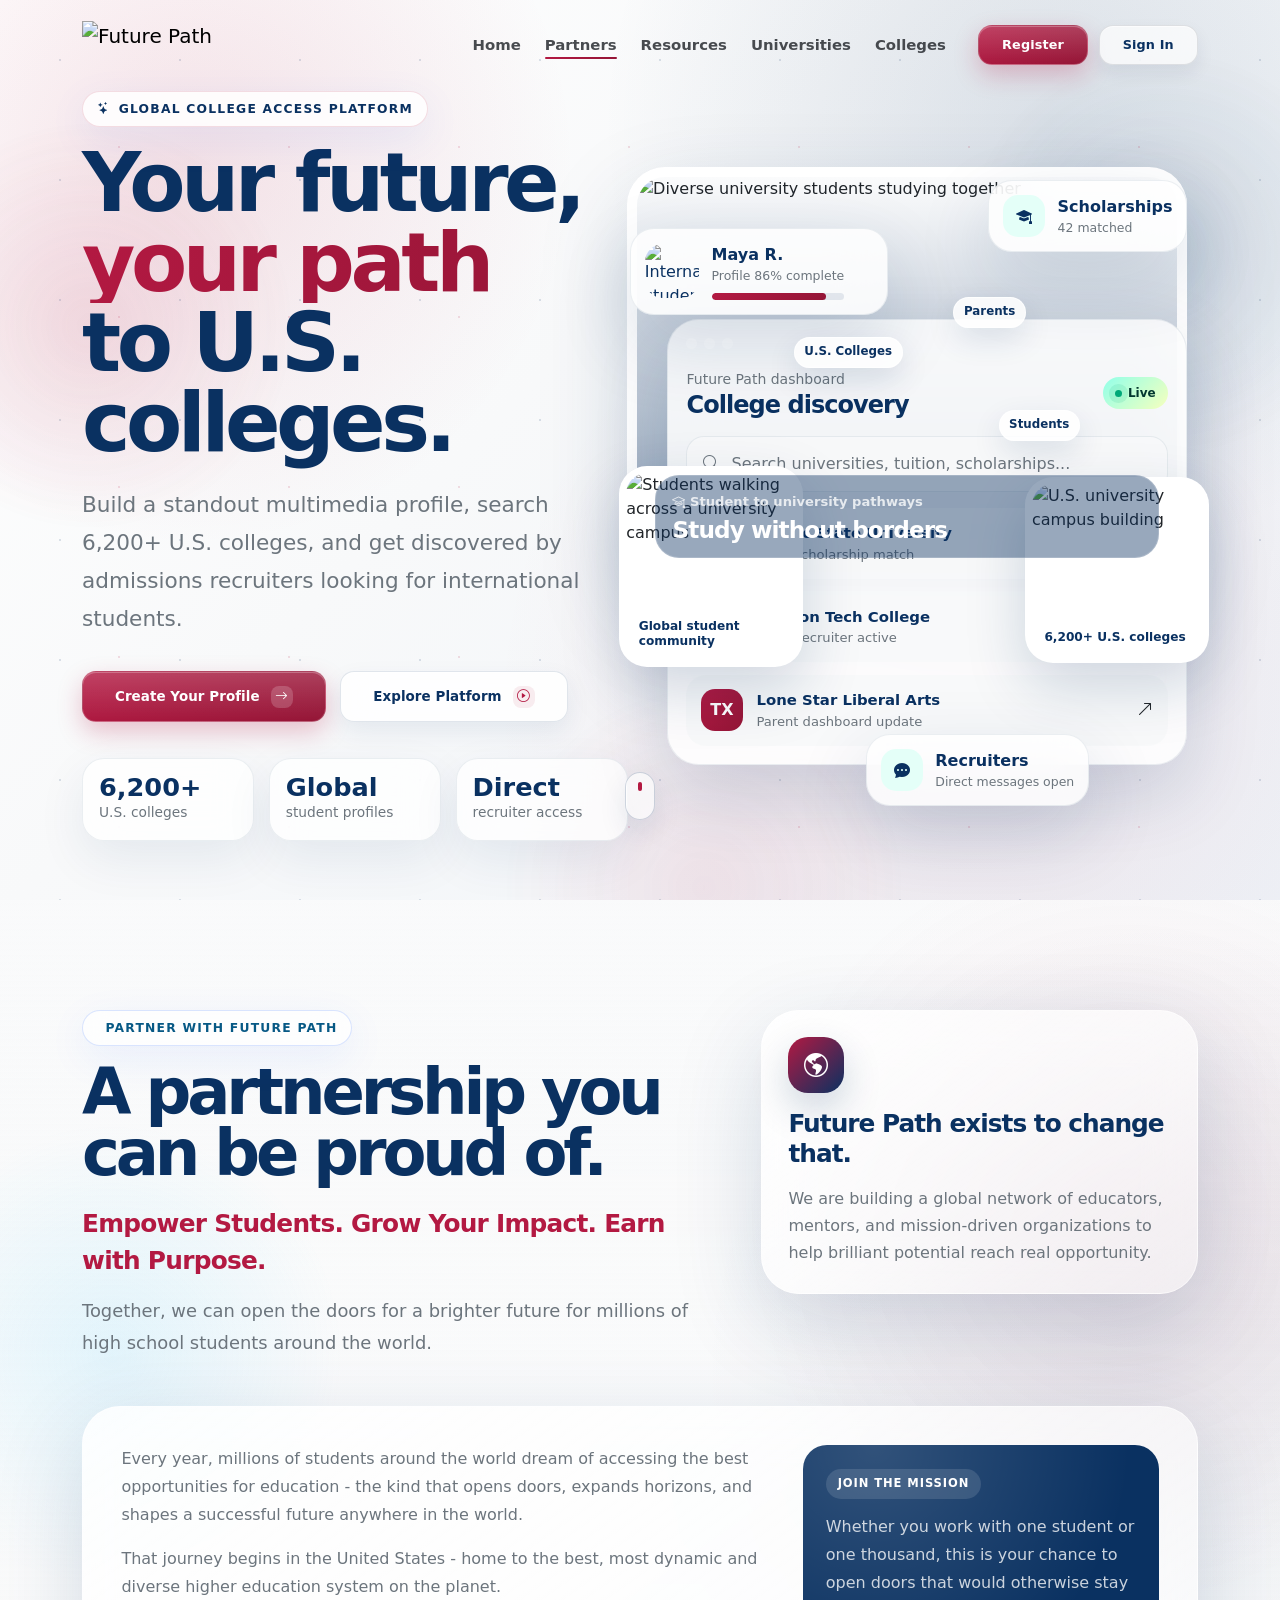
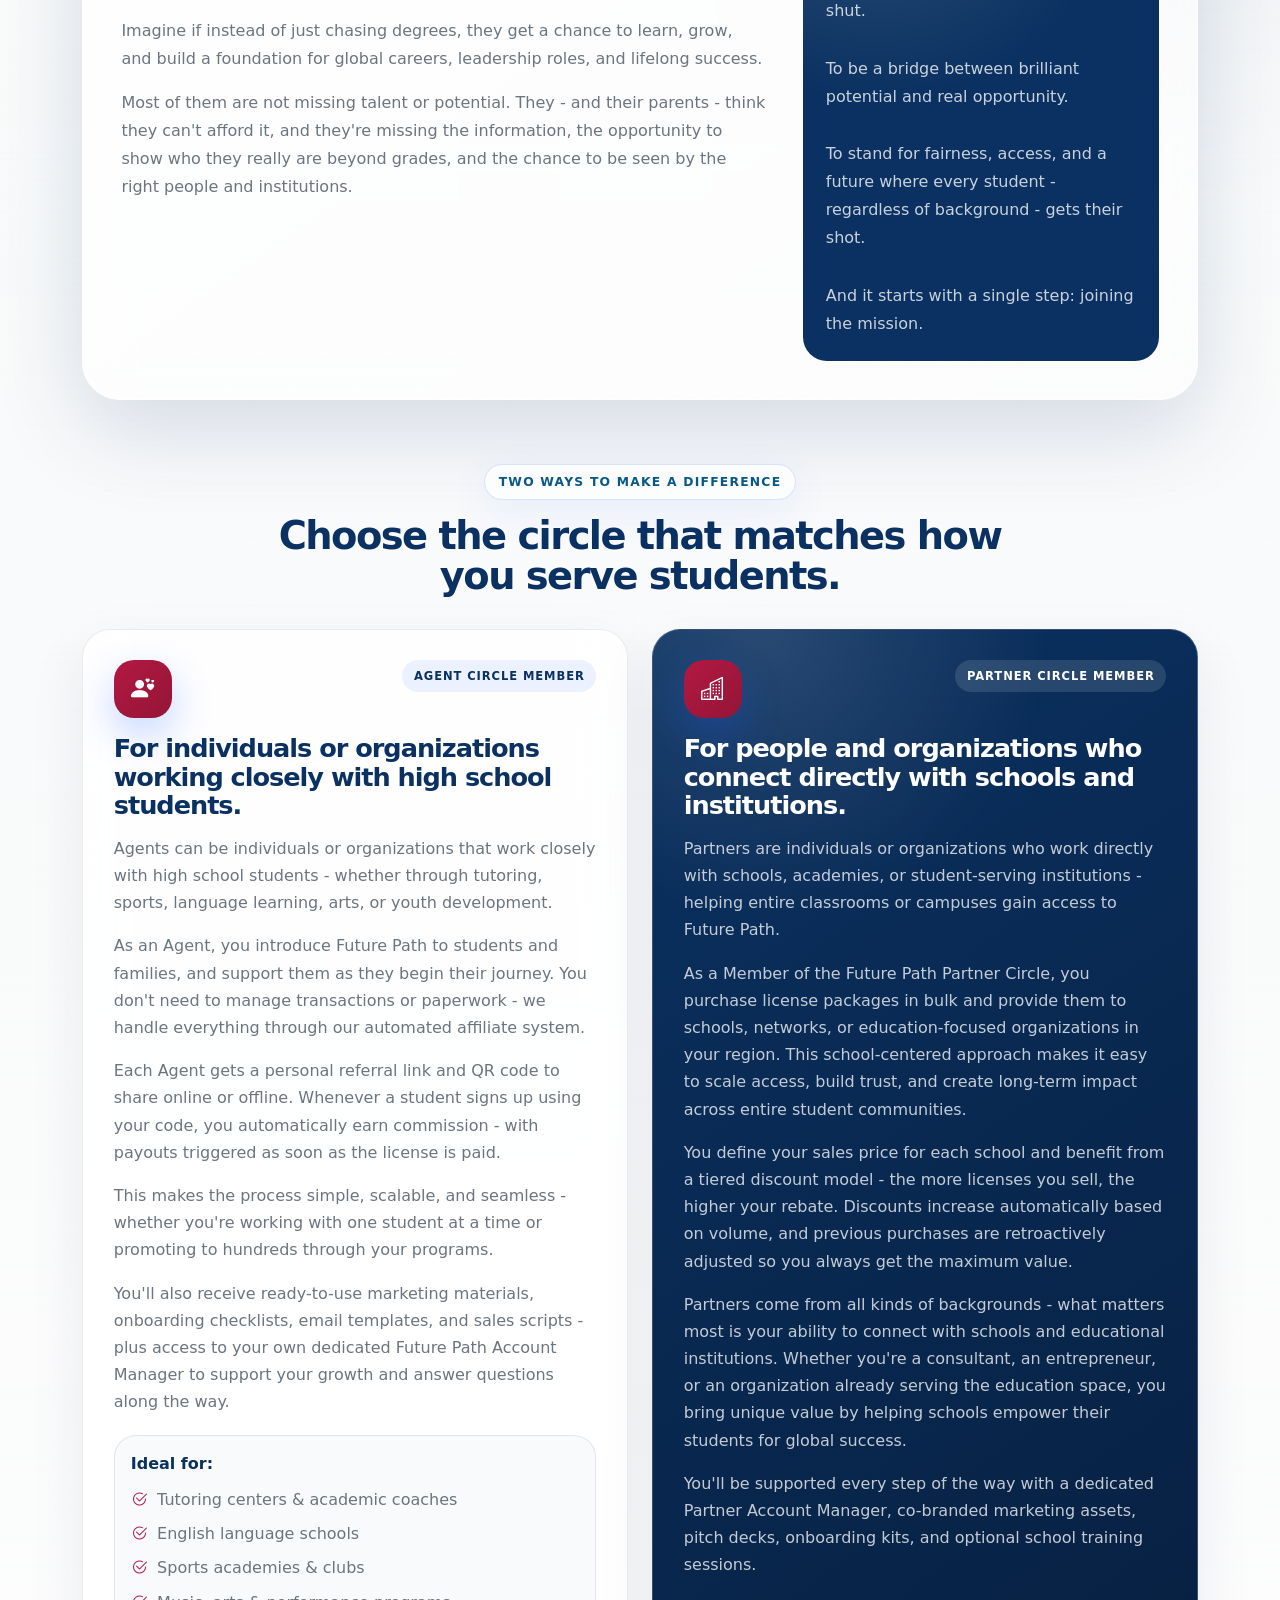
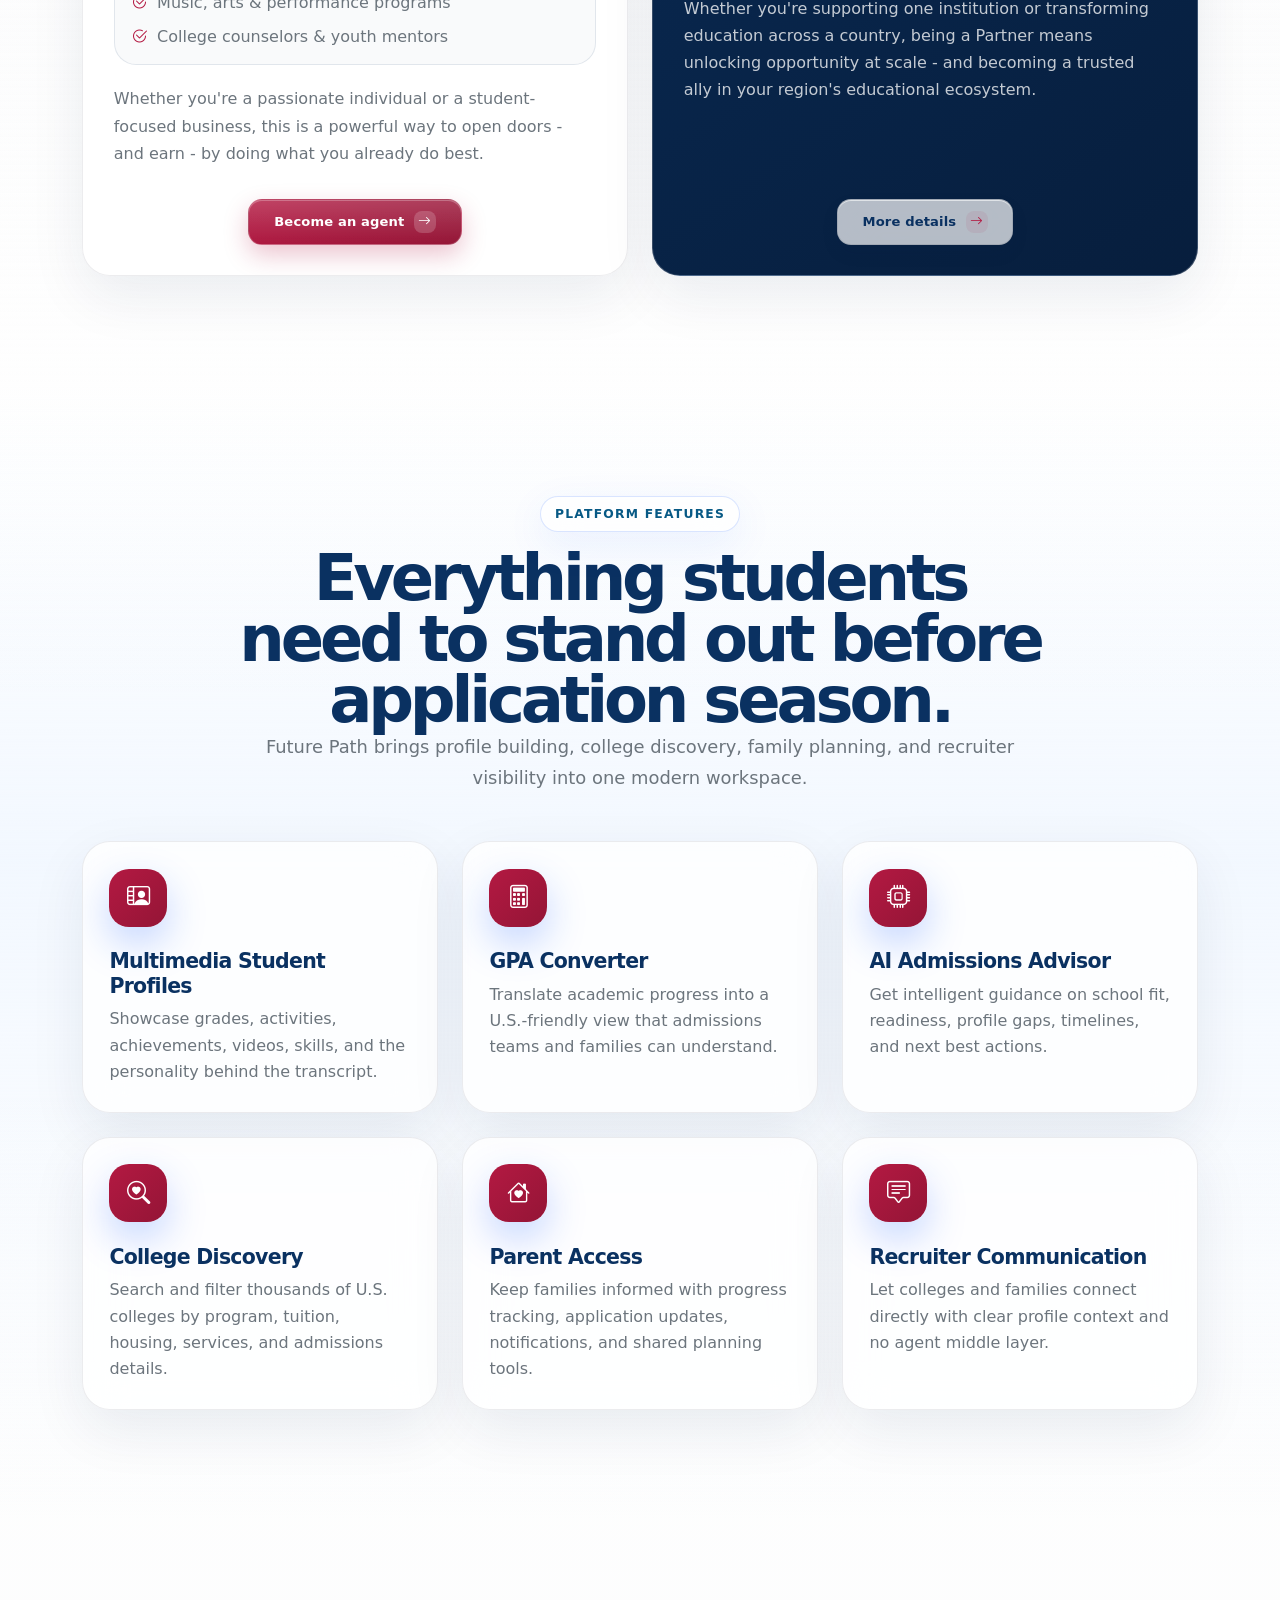
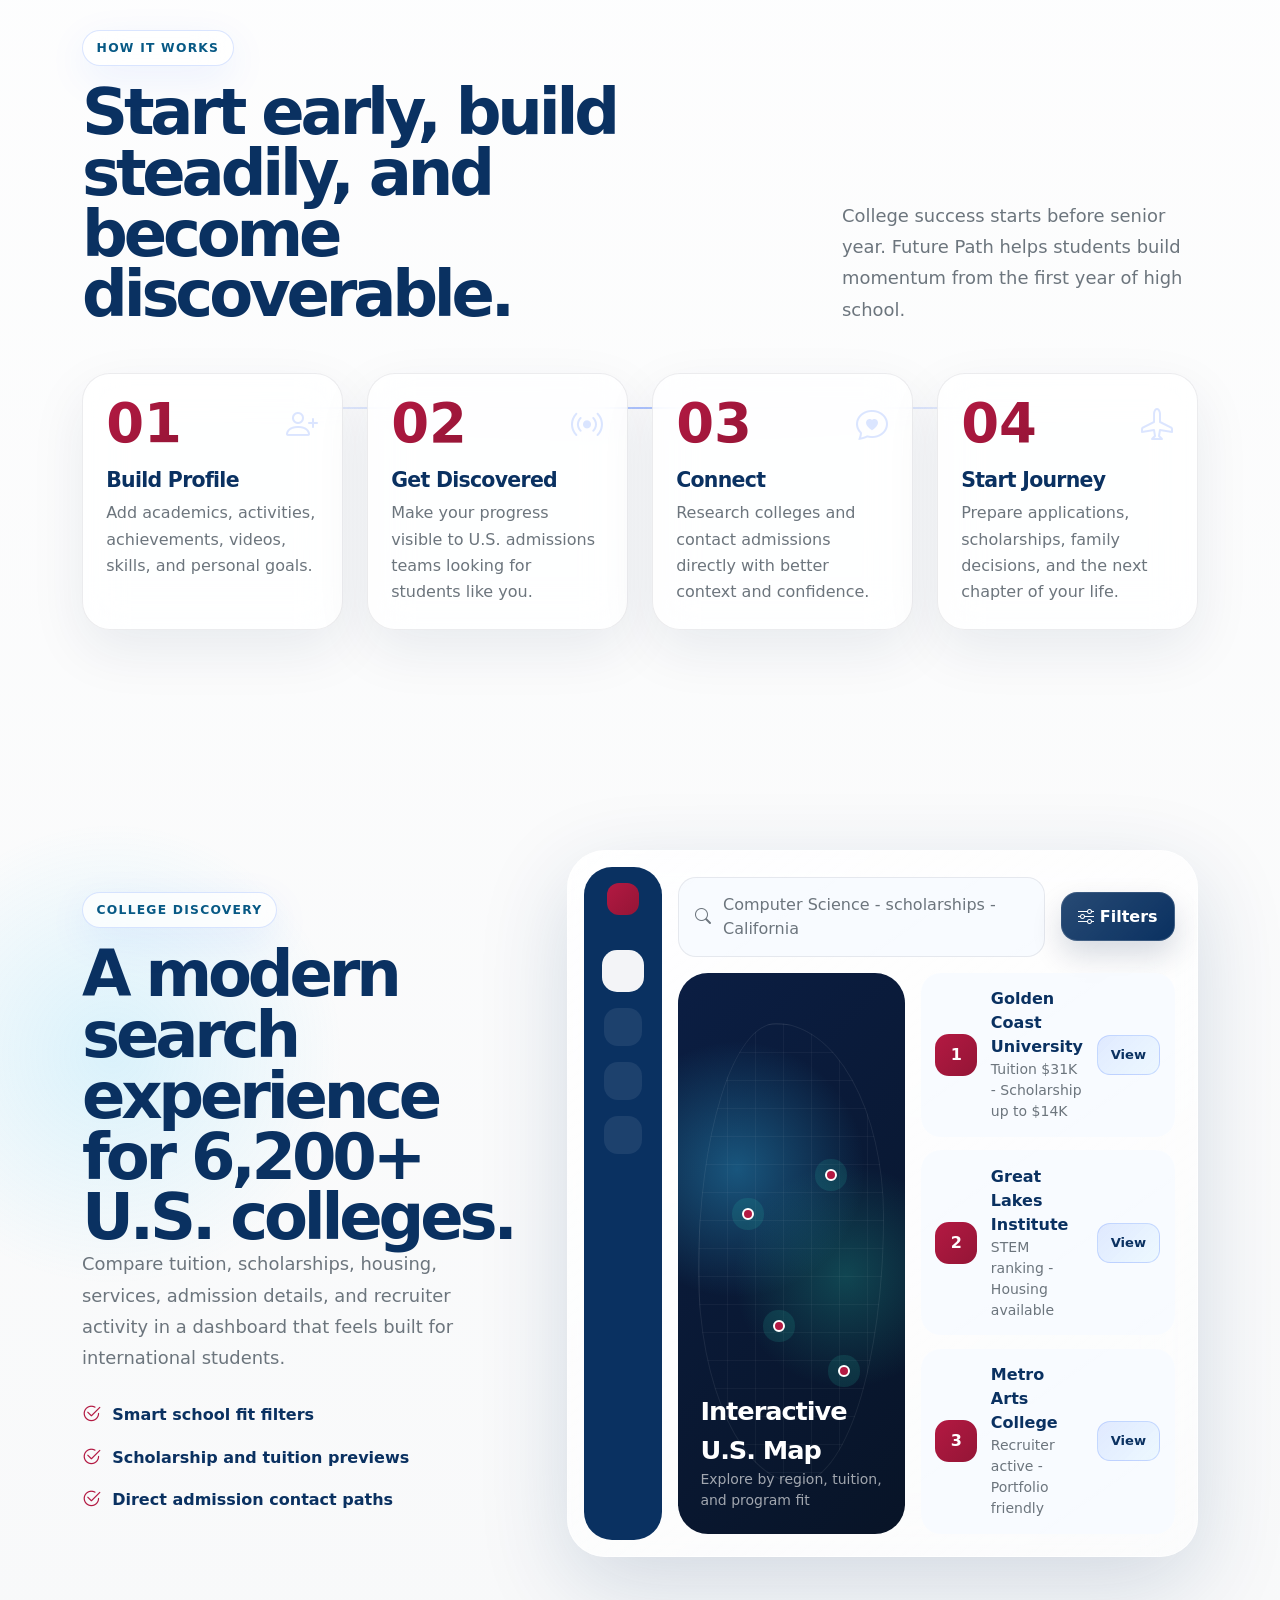
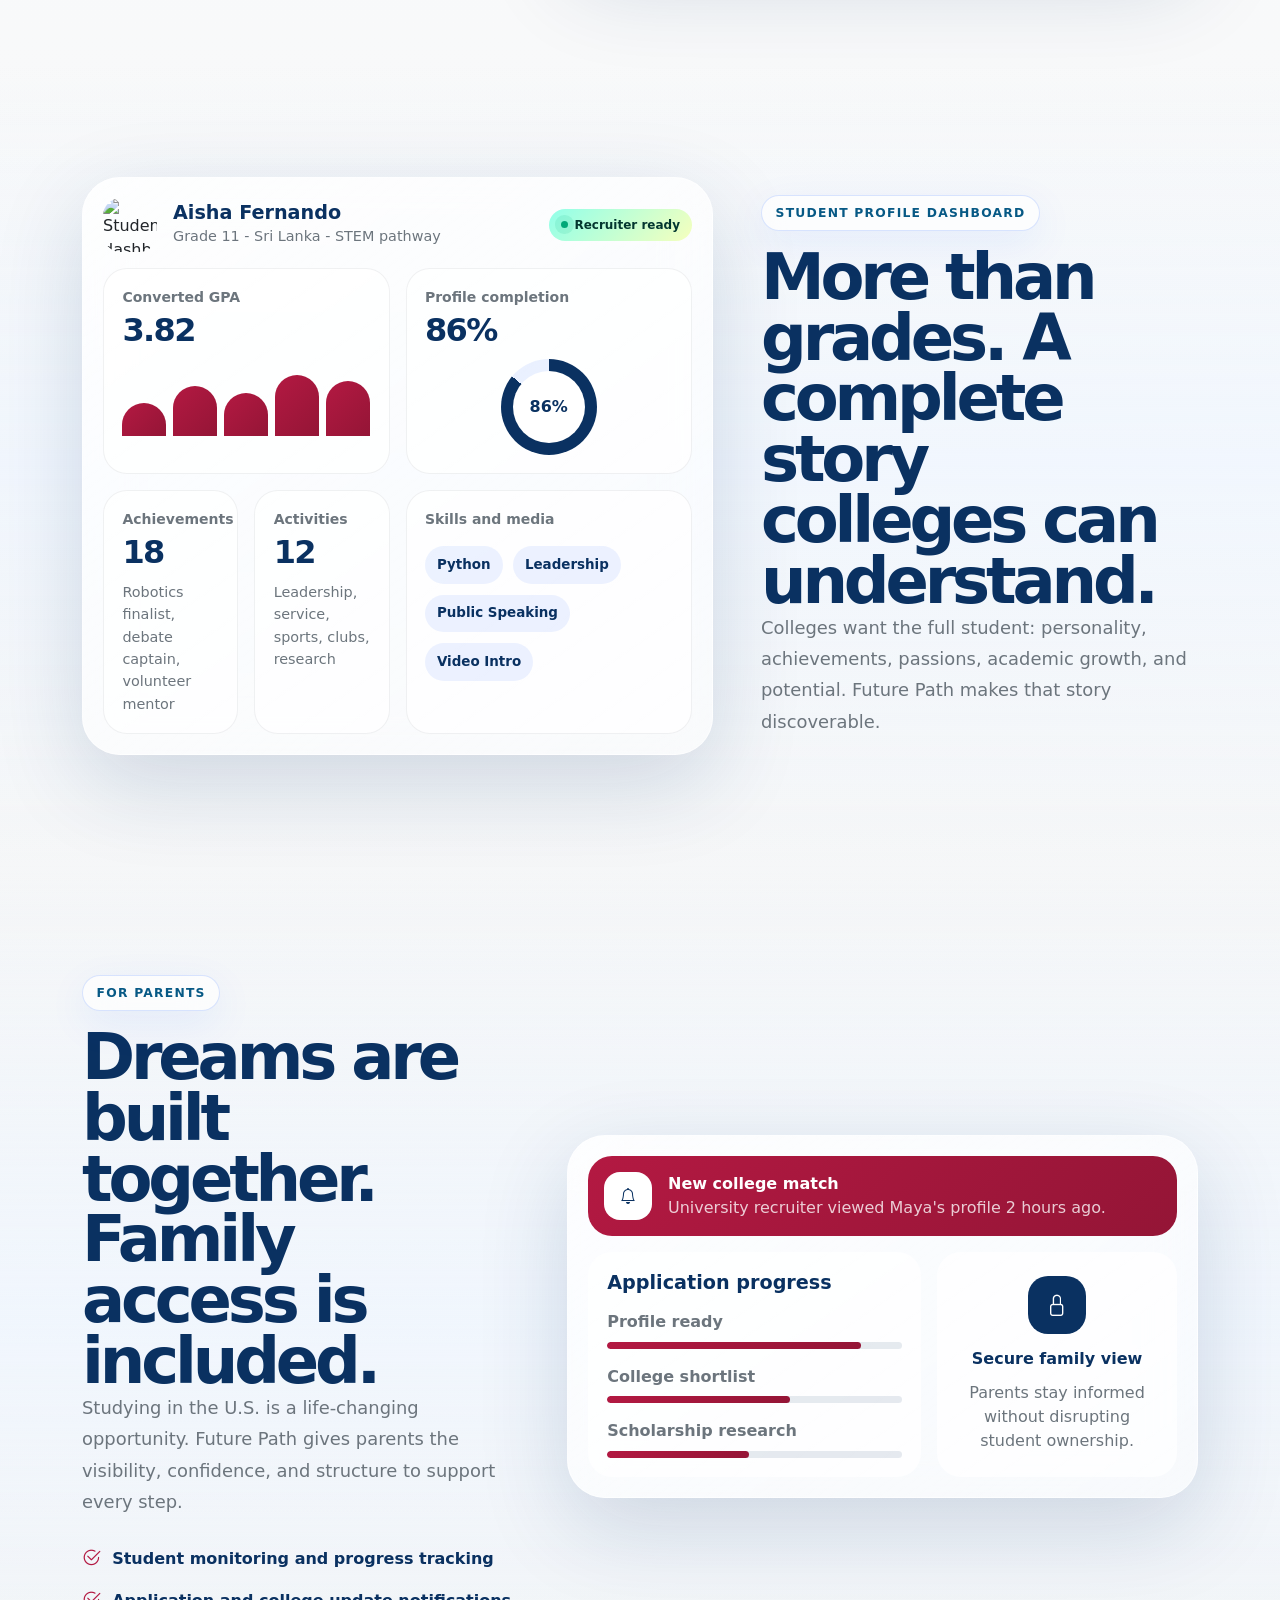
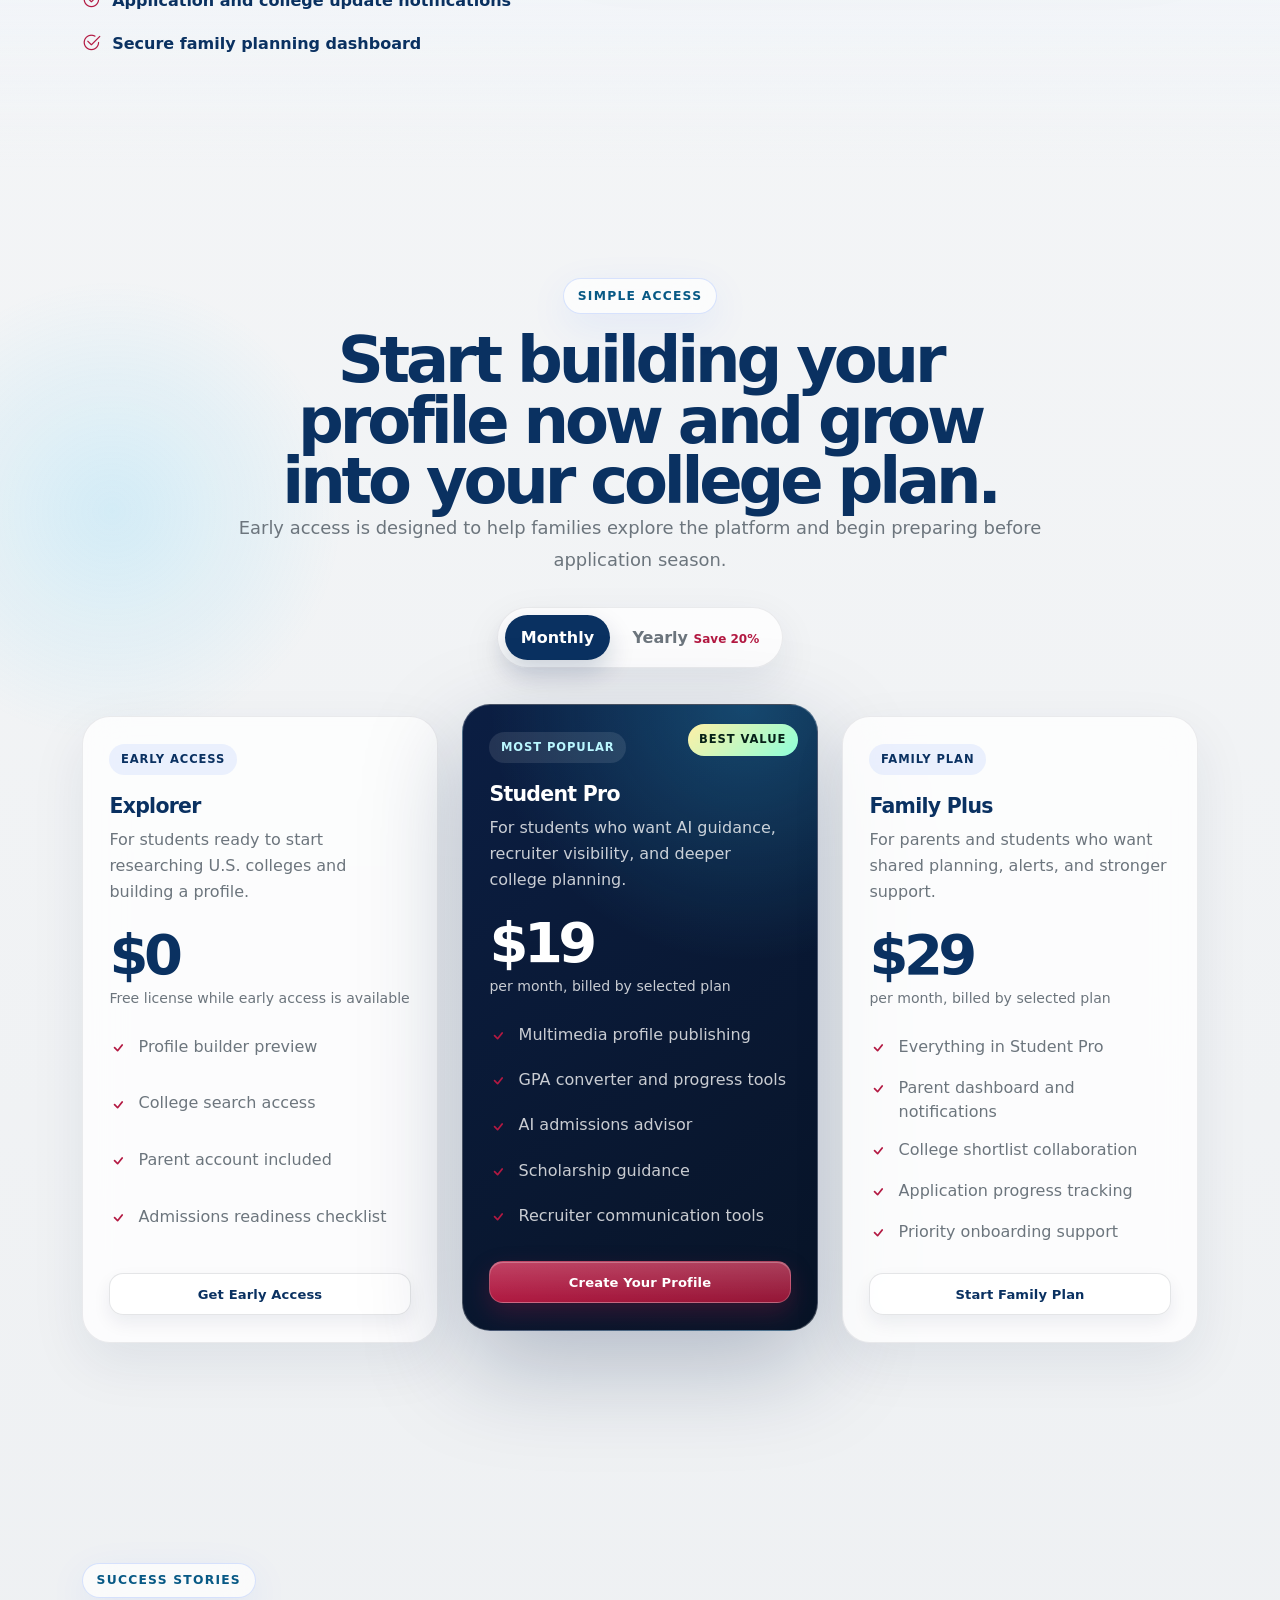
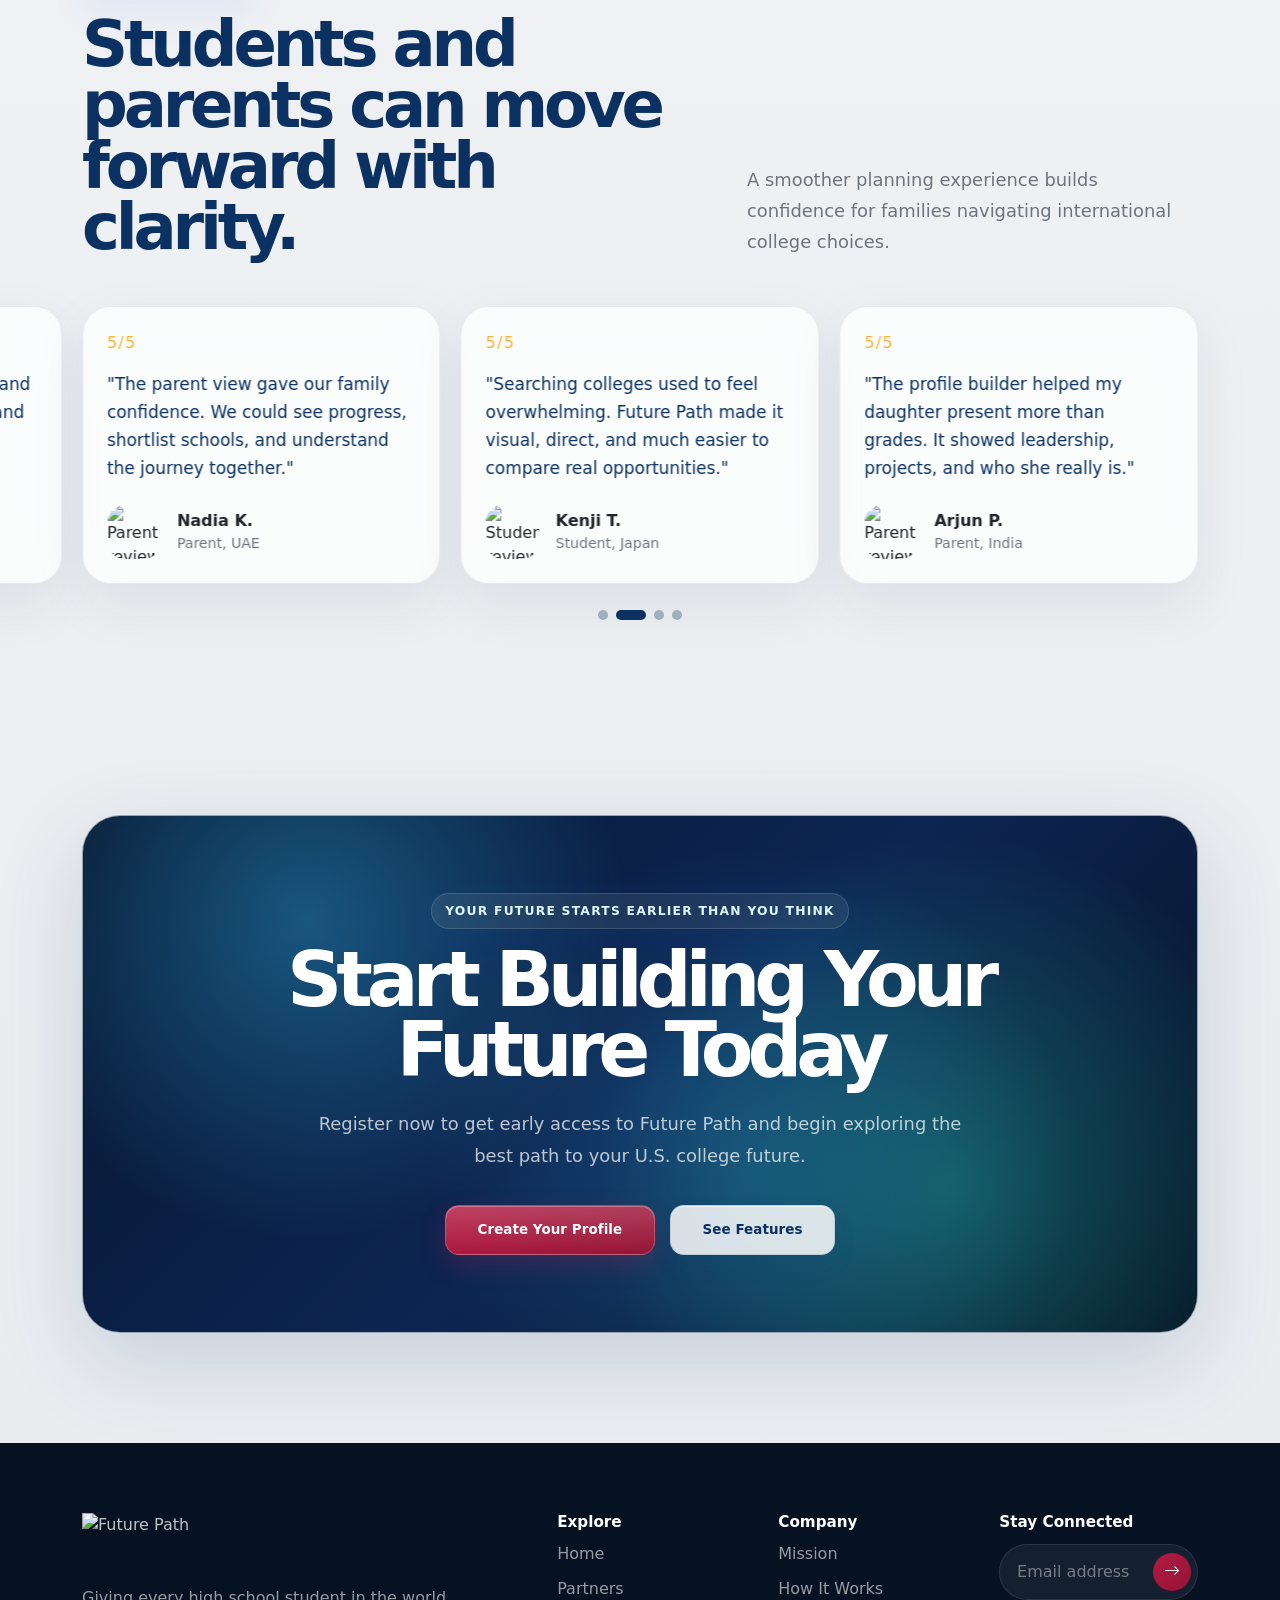
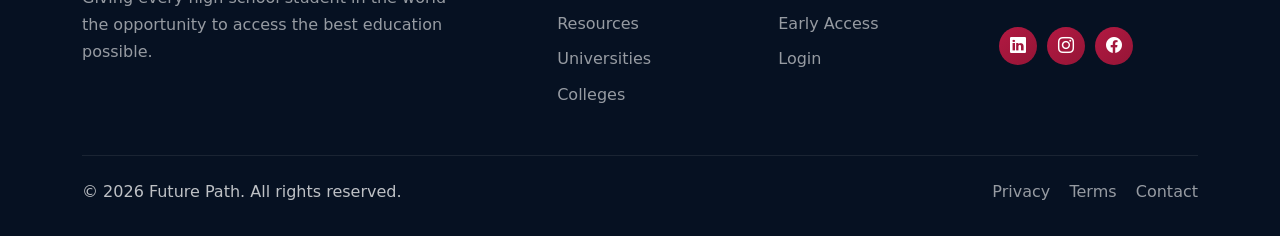
==== commit 1b87927a: "Profiles updated Profiles updated" ====
--- a/index.html
+++ b/index.html
@@ -64,7 +64,8 @@
             <li class="nav-item"><a class="nav-link" href="https://myfuturepath.us/web/login">Colleges</a></li>
           </ul>
           <div class="nav-actions ms-lg-4">
-            <a class="btn btn-primary-gradient" href="https://myfuturepath.us/web/login">Login</a>
+            <a class="btn btn-primary-gradient" href="registration.html">Register</a>
+            <a class="btn btn-glass" href="https://myfuturepath.us/web/login">Sign In</a>
           </div>
         </div>
       </div>
@@ -331,6 +332,12 @@
                 <p>
                   Whether you're a passionate individual or a student-focused business, this is a powerful way to open doors - and earn - by doing what you already do best.
                 </p>
+                <div class="partner-card-action">
+                  <a class="btn btn-primary-gradient" href="registration.html">
+                    Become an agent
+                    <i class="bi bi-arrow-right"></i>
+                  </a>
+                </div>
               </article>
             </div>
 
@@ -359,6 +366,12 @@
                 <p>
                   Whether you're supporting one institution or transforming education across a country, being a Partner means unlocking opportunity at scale - and becoming a trusted ally in your region's educational ecosystem.
                 </p>
+                <div class="partner-card-action">
+                  <a class="btn btn-glass" href="registration.html">
+                    More details
+                    <i class="bi bi-arrow-right"></i>
+                  </a>
+                </div>
               </article>
             </div>
           </div>
--- a/style.css
+++ b/style.css
@@ -667,6 +667,122 @@
   font-size: 0.8rem;
 }
 
+.profile-menu {
+  position: relative;
+}
+
+.profile-trigger {
+  display: inline-flex;
+  align-items: center;
+  gap: 0.55rem;
+  min-height: 44px;
+  padding: 0.38rem 0.58rem 0.38rem 0.42rem;
+  color: var(--fp-navy);
+  font: inherit;
+  font-size: 0.86rem;
+  font-weight: 820;
+  border: 1px solid rgba(10, 49, 97, 0.12);
+  border-radius: 999px;
+  background: rgba(255, 255, 255, 0.76);
+  box-shadow: 0 12px 30px rgba(8, 32, 75, 0.09), inset 0 1px 0 rgba(255, 255, 255, 0.82);
+  cursor: pointer;
+  backdrop-filter: blur(18px);
+  transition: transform 0.22s ease, border-color 0.22s ease, box-shadow 0.22s ease, background 0.22s ease;
+}
+
+.profile-trigger:hover,
+.profile-menu.open .profile-trigger {
+  border-color: rgba(179, 25, 66, 0.2);
+  background: rgba(255, 255, 255, 0.94);
+  box-shadow: 0 16px 34px rgba(8, 32, 75, 0.13), inset 0 1px 0 rgba(255, 255, 255, 0.86);
+  transform: translateY(-1px);
+}
+
+.profile-avatar {
+  display: grid;
+  width: 32px;
+  height: 32px;
+  place-items: center;
+  color: var(--fp-white);
+  border-radius: 50%;
+  background: var(--fp-brand-gradient);
+  box-shadow: 0 10px 22px rgba(179, 25, 66, 0.24);
+}
+
+.profile-name {
+  line-height: 1;
+}
+
+.profile-chevron {
+  color: var(--fp-red);
+  font-size: 0.78rem;
+  transition: transform 0.2s ease;
+}
+
+.profile-menu.open .profile-chevron {
+  transform: rotate(180deg);
+}
+
+.profile-dropdown {
+  position: absolute;
+  top: calc(100% + 0.75rem);
+  right: 0;
+  z-index: 1100;
+  display: grid;
+  gap: 0.25rem;
+  width: 210px;
+  padding: 0.55rem;
+  border: 1px solid rgba(15, 23, 42, 0.08);
+  border-radius: 22px;
+  background: rgba(255, 255, 255, 0.94);
+  box-shadow: 0 24px 60px rgba(8, 32, 75, 0.16);
+  opacity: 0;
+  pointer-events: none;
+  visibility: hidden;
+  transform: translateY(-8px);
+  backdrop-filter: blur(22px);
+  transition: opacity 0.18s ease, transform 0.18s ease, visibility 0.18s ease;
+}
+
+.profile-menu.open .profile-dropdown {
+  opacity: 1;
+  pointer-events: auto;
+  visibility: visible;
+  transform: translateY(0);
+}
+
+.profile-menu-button {
+  display: flex;
+  align-items: center;
+  gap: 0.65rem;
+  width: 100%;
+  padding: 0.72rem 0.8rem;
+  color: rgba(7, 22, 47, 0.78);
+  font: inherit;
+  font-size: 0.9rem;
+  font-weight: 760;
+  text-align: left;
+  border: 0;
+  border-radius: 16px;
+  background: transparent;
+  cursor: pointer;
+  transition: color 0.2s ease, background 0.2s ease, transform 0.2s ease;
+}
+
+.profile-menu-button:hover {
+  color: var(--fp-navy);
+  background: rgba(10, 49, 97, 0.08);
+  transform: translateX(2px);
+}
+
+.profile-menu-button i {
+  color: var(--fp-red);
+}
+
+.logout-button {
+  color: var(--fp-red);
+}
+
 .hamburger-lines {
   display: grid;
   gap: 5px;
@@ -1508,6 +1624,17 @@
 
 .partner-card-top .icon-bubble {
   margin-bottom: 0;
+}
+
+.partner-card-action {
+  display: flex;
+  justify-content: center;
+  margin-top: auto;
+  padding-top: 1rem;
+}
+
+.partner-card-action .btn {
+  width: fit-content;
 }
 
 .partner-card h3 {
@@ -3071,6 +3198,368 @@
   background: rgba(255, 255, 255, 0.66);
 }
 
+.registration-hero,
+.profile-shell {
+  min-height: 100vh;
+  padding: 9rem 0 5rem;
+}
+
+.registration-copy {
+  max-width: 820px;
+}
+
+.registration-copy .hero-subtitle {
+  max-width: 680px;
+}
+
+.registration-form-card {
+  max-width: 880px;
+  margin: 3rem auto 0;
+  padding: clamp(1.35rem, 3vw, 2.25rem);
+}
+
+.registration-options {
+  display: grid;
+  grid-template-columns: repeat(2, minmax(0, 1fr));
+  gap: 1.25rem;
+  max-width: 980px;
+  margin: 3rem auto 0;
+}
+
+.registration-card {
+  position: relative;
+  overflow: hidden;
+  padding: clamp(1.4rem, 3vw, 2rem);
+  border: 1px solid rgba(15, 23, 42, 0.08);
+  border-radius: var(--fp-radius);
+  background: rgba(255, 255, 255, 0.84);
+  box-shadow: 0 24px 70px rgba(8, 32, 75, 0.1);
+  backdrop-filter: blur(20px);
+}
+
+.registration-card::before {
+  position: absolute;
+  inset: -1px;
+  z-index: -1;
+  content: "";
+  background: radial-gradient(circle at 14% 0%, rgba(179, 25, 66, 0.14), transparent 34%);
+}
+
+.registration-card-icon {
+  display: grid;
+  width: 58px;
+  height: 58px;
+  place-items: center;
+  margin-bottom: 1.2rem;
+  color: var(--fp-white);
+  font-size: 1.35rem;
+  border-radius: 20px;
+  background: var(--fp-brand-gradient);
+  box-shadow: 0 18px 44px rgba(179, 25, 66, 0.18);
+}
+
+.registration-card-icon.parent {
+  background: linear-gradient(135deg, var(--fp-navy), var(--fp-sky));
+}
+
+.registration-card > span {
+  color: var(--fp-red);
+  font-size: 0.76rem;
+  font-weight: 900;
+  letter-spacing: 0.08em;
+  text-transform: uppercase;
+}
+
+.registration-card h2 {
+  margin: 0.55rem 0 0.8rem;
+  color: var(--fp-navy);
+  font-size: clamp(1.55rem, 3vw, 2.2rem);
+  font-weight: 900;
+  line-height: 1.04;
+  letter-spacing: -0.045em;
+}
+
+.registration-card p {
+  margin: 0 0 1.5rem;
+  color: var(--fp-muted);
+  line-height: 1.65;
+}
+
+.profile-header {
+  display: flex;
+  align-items: flex-end;
+  justify-content: space-between;
+  gap: 1.5rem;
+  margin-bottom: 2rem;
+}
+
+.profile-page[data-profile-role="student"] .profile-header,
+.profile-page[data-profile-role="parent"] .profile-header {
+  display: none;
+}
+
+.profile-header .display-heading {
+  margin-bottom: 0.65rem;
+}
+
+.profile-header .hero-subtitle {
+  max-width: 720px;
+  margin-bottom: 0;
+}
+
+.profile-role-badge {
+  display: inline-flex;
+  align-items: center;
+  min-height: 40px;
+  padding: 0.55rem 0.95rem;
+  color: var(--fp-white);
+  font-size: 0.82rem;
+  font-weight: 900;
+  border-radius: 999px;
+  background: var(--fp-brand-gradient);
+  box-shadow: 0 16px 38px rgba(179, 25, 66, 0.18);
+}
+
+.profile-layout {
+  display: grid;
+  grid-template-columns: minmax(260px, 320px) minmax(0, 1fr);
+  gap: 1.25rem;
+  align-items: start;
+}
+
+.profile-sidebar-card,
+.profile-content-card {
+  border: 1px solid rgba(15, 23, 42, 0.08);
+  border-radius: var(--fp-radius);
+  background: rgba(255, 255, 255, 0.88);
+  box-shadow: 0 24px 70px rgba(8, 32, 75, 0.1);
+  backdrop-filter: blur(20px);
+}
+
+.profile-sidebar-card {
+  position: sticky;
+  top: 6.5rem;
+  padding: 1rem;
+}
+
+.profile-sidebar-user {
+  display: flex;
+  align-items: center;
+  gap: 0.8rem;
+  padding: 0.5rem 0.45rem 1rem;
+  border-bottom: 1px solid rgba(15, 23, 42, 0.08);
+}
+
+.profile-sidebar-user > span {
+  display: grid;
+  width: 44px;
+  height: 44px;
+  place-items: center;
+  color: var(--fp-white);
+  border-radius: 16px;
+  background: var(--fp-brand-gradient);
+}
+
+.profile-sidebar-user strong,
+.profile-sidebar-user small {
+  display: block;
+}
+
+.profile-sidebar-user strong {
+  color: var(--fp-navy);
+  font-weight: 900;
+}
+
+.profile-sidebar-user small {
+  color: var(--fp-muted);
+  font-size: 0.78rem;
+  font-weight: 760;
+}
+
+.profile-sidebar-nav {
+  display: grid;
+  gap: 0.35rem;
+  margin-top: 1rem;
+}
+
+.profile-sidebar-link {
+  display: flex;
+  align-items: center;
+  gap: 0.72rem;
+  width: 100%;
+  padding: 0.72rem 0.8rem;
+  color: rgba(7, 22, 47, 0.74);
+  font: inherit;
+  font-size: 0.9rem;
+  font-weight: 780;
+  line-height: 1.25;
+  text-align: left;
+  border: 0;
+  border-radius: 16px;
+  background: transparent;
+  cursor: pointer;
+  transition: color 0.2s ease, background 0.2s ease, transform 0.2s ease;
+}
+
+.profile-sidebar-link i {
+  display: grid;
+  flex: 0 0 auto;
+  width: 28px;
+  height: 28px;
+  place-items: center;
+  color: var(--fp-red);
+  border-radius: 10px;
+  background: rgba(179, 25, 66, 0.08);
+}
+
+.profile-sidebar-link:hover,
+.profile-sidebar-link.active {
+  color: var(--fp-navy);
+  background: rgba(10, 49, 97, 0.08);
+  transform: translateX(2px);
+}
+
+.profile-content-card {
+  min-height: 560px;
+  padding: clamp(1.35rem, 3vw, 2rem);
+}
+
+.profile-section-heading {
+  margin-bottom: 1.5rem;
+}
+
+.profile-section-heading span {
+  color: var(--fp-red);
+  font-size: 0.76rem;
+  font-weight: 900;
+  letter-spacing: 0.08em;
+  text-transform: uppercase;
+}
+
+.profile-section-heading h2 {
+  margin: 0.45rem 0 0.55rem;
+  color: var(--fp-navy);
+  font-size: clamp(1.7rem, 3vw, 2.45rem);
+  font-weight: 900;
+  letter-spacing: -0.045em;
+}
+
+.profile-section-heading p {
+  max-width: 700px;
+  margin: 0;
+  color: var(--fp-muted);
+  line-height: 1.65;
+}
+
+.profile-form-grid {
+  display: grid;
+  grid-template-columns: repeat(2, minmax(0, 1fr));
+  gap: 1rem;
+}
+
+.profile-form label {
+  display: grid;
+  gap: 0.45rem;
+}
+
+.profile-form label span {
+  color: rgba(7, 22, 47, 0.72);
+  font-size: 0.84rem;
+  font-weight: 820;
+}
+
+.profile-form sup {
+  color: var(--fp-red);
+  font-size: 0.75em;
+}
+
+.profile-form input,
+.profile-form select {
+  width: 100%;
+  min-height: 48px;
+  padding: 0.72rem 0.85rem;
+  color: var(--fp-ink);
+  font: inherit;
+  border: 1px solid rgba(15, 23, 42, 0.1);
+  border-radius: 15px;
+  background: rgba(248, 249, 250, 0.9);
+  outline: none;
+  transition: border-color 0.2s ease, box-shadow 0.2s ease, background 0.2s ease;
+}
+
+.profile-form input:focus,
+.profile-form select:focus {
+  border-color: rgba(179, 25, 66, 0.35);
+  background: var(--fp-white);
+  box-shadow: 0 0 0 4px rgba(179, 25, 66, 0.08);
+}
+
+.profile-photo-field {
+  grid-column: span 2;
+}
+
+.profile-form-wide {
+  grid-column: span 2;
+}
+
+.profile-form input[type="file"] {
+  padding: 0.65rem;
+  background: var(--fp-white);
+}
+
+.profile-form-actions {
+  display: flex;
+  justify-content: flex-end;
+  margin-top: 1.35rem;
+}
+
+.registration-form-status {
+  margin: 1rem 0 0;
+  padding: 0.8rem 1rem;
+  color: var(--fp-navy);
+  font-weight: 780;
+  border: 1px solid rgba(10, 49, 97, 0.12);
+  border-radius: 16px;
+  background: rgba(10, 49, 97, 0.06);
+}
+
+.profile-empty-state {
+  display: grid;
+  place-items: center;
+  min-height: 320px;
+  padding: 2rem;
+  color: var(--fp-muted);
+  text-align: center;
+  border: 1px dashed rgba(15, 23, 42, 0.14);
+  border-radius: 22px;
+  background: rgba(248, 249, 250, 0.68);
+}
+
+.profile-empty-state i {
+  display: grid;
+  width: 58px;
+  height: 58px;
+  place-items: center;
+  margin-bottom: 1rem;
+  color: var(--fp-red);
+  font-size: 1.35rem;
+  border-radius: 20px;
+  background: rgba(179, 25, 66, 0.08);
+}
+
+.profile-empty-state h3 {
+  margin: 0 0 0.45rem;
+  color: var(--fp-navy);
+  font-weight: 900;
+  letter-spacing: -0.03em;
+}
+
+.profile-empty-state p {
+  max-width: 460px;
+  margin: 0;
+  line-height: 1.65;
+}
+
 .article-hero {
   --article-hero-image: linear-gradient(135deg, #07162f, #0d2552);
   display: flex;
@@ -3475,6 +3964,45 @@
     margin-top: 1rem;
   }
 
+  .profile-menu,
+  .profile-trigger {
+    width: 100%;
+  }
+
+  .profile-trigger {
+    justify-content: center;
+  }
+
+  .profile-dropdown {
+    position: static;
+    display: none;
+    width: 100%;
+    margin-top: 0.65rem;
+    opacity: 1;
+    pointer-events: auto;
+    visibility: visible;
+    transform: none;
+  }
+
+  .profile-menu.open .profile-dropdown {
+    display: grid;
+    transform: none;
+  }
+
+  .registration-options,
+  .profile-layout {
+    grid-template-columns: 1fr;
+  }
+
+  .profile-header {
+    align-items: flex-start;
+    flex-direction: column;
+  }
+
+  .profile-sidebar-card {
+    position: static;
+  }
+
   .hero-copy {
     padding-top: 7rem;
   }
@@ -3658,6 +4186,22 @@
   .progress-widget,
   .wide-widget {
     grid-column: span 1;
+  }
+
+  .profile-form-grid {
+    grid-template-columns: 1fr;
+  }
+
+  .profile-photo-field {
+    grid-column: span 1;
+  }
+
+  .profile-form-wide {
+    grid-column: span 1;
+  }
+
+  .profile-form-actions {
+    justify-content: flex-start;
   }
 
   .final-cta {
